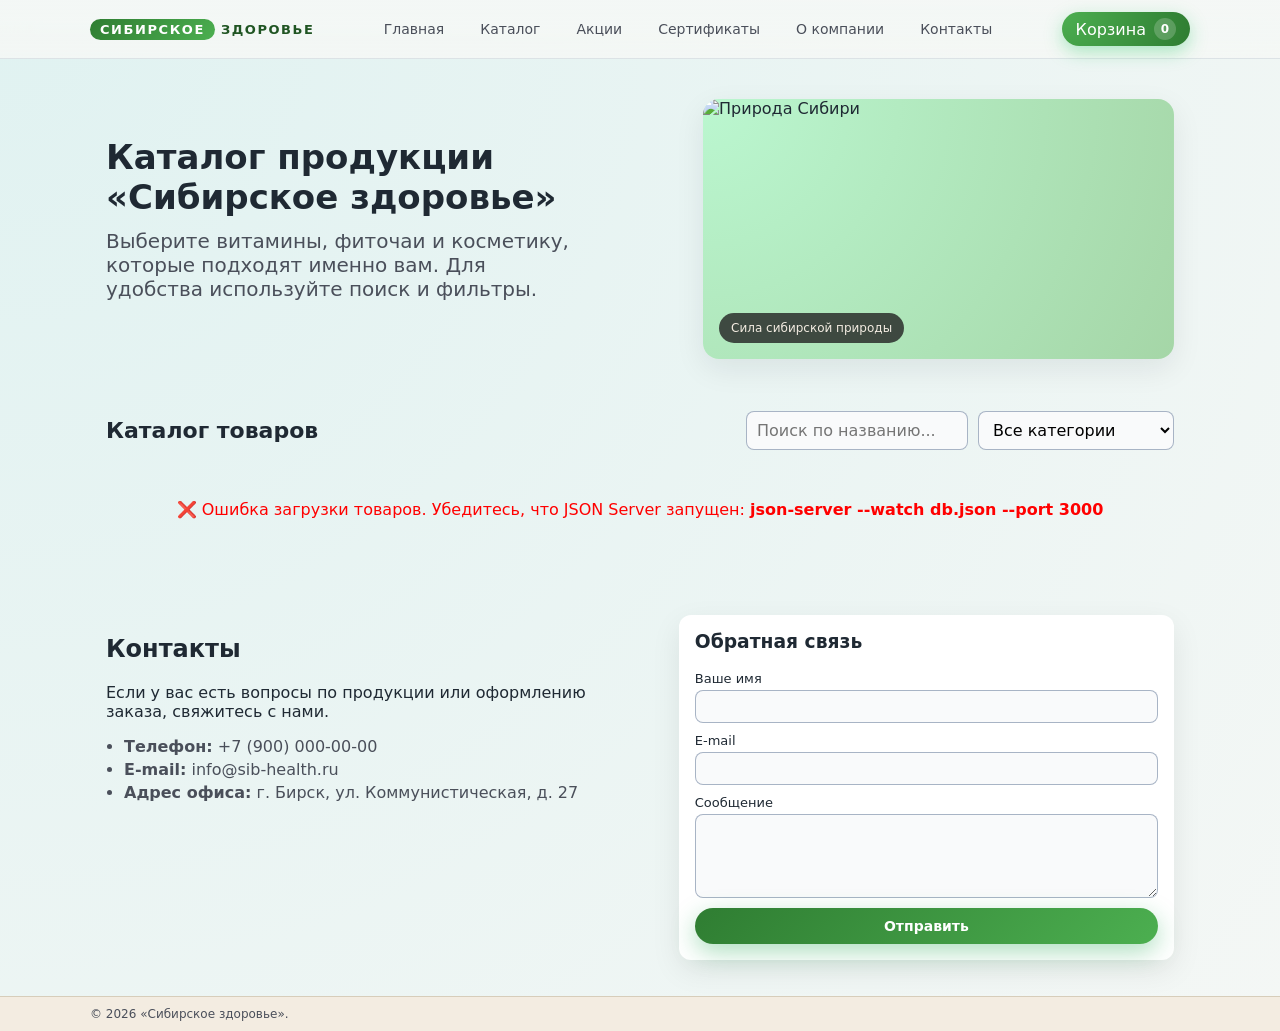
==== catalog.html @ 9ed342b0 "Add files via upload" ====
<!DOCTYPE html>
<html lang="ru">
<head>
  <meta charset="UTF-8" />
  <meta name="viewport" content="width=device-width, initial-scale=1.0" />
  <title>Каталог товаров – Сибирское здоровье</title>
  <link rel="stylesheet" href="styles.css" />
</head>
<body>
  <header class="header">
    <div class="container header__inner">
      <div class="logo">
        <span class="logo__accent">Сибирское</span> здоровье
      </div>
      <nav class="nav">
        <a href="index.html#hero" class="nav__link">Главная</a>
        <a href="#catalog" class="nav__link">Каталог</a>
        <a href="index.html#promos" class="nav__link">Акции</a>
        <a href="certificates.html" class="nav__link">Сертификаты</a>
        <a href="index.html#about" class="nav__link">О компании</a>
        <a href="index.html#contacts" class="nav__link">Контакты</a>
      </nav>
      <button class="cart-button" id="cartButton">
        Корзина
        <span class="cart-button__count" id="cartCount">0</span>
      </button>
    </div>
  </header>

  <main>
    <section class="hero" id="hero">
      <div class="container hero__inner">
        <div class="hero__content">
          <h1>Каталог продукции «Сибирское здоровье»</h1>
          <p>Выберите витамины, фиточаи и косметику, которые подходят именно вам. Для удобства используйте поиск и фильтры.</p>
        </div>
        <div class="hero__image" aria-hidden="true">
  <img src="img/catalog.jpg" alt="Природа Сибири" class="hero__image__img">
</div>
      </div>
    </section>

    <section class="catalog" id="catalog">
      <div class="container">
        <div class="section-header">
          <h2>Каталог товаров</h2>
          <div class="catalog__controls">
            <input
              type="text"
              id="searchInput"
              class="input"
              placeholder="Поиск по названию..."
            />
            <select id="categoryFilter" class="select">
              <option value="all">Все категории</option>
              <option value="vitamins">Витамины и БАДы</option>
              <option value="tea">Фиточаи</option>
              <option value="cosmetics">Косметика</option>
            </select>
          </div>
        </div>

        <div class="catalog__grid" id="productList">
          <!-- Товары будут добавлены через JavaScript -->
        </div>
      </div>
    </section>
     <!-- Секция контактов -->
        <section class="contacts" id="contacts">
      <div class="container contacts__inner">
        <div>
          <h2>Контакты</h2>
          <p>Если у вас есть вопросы по продукции или оформлению заказа, свяжитесь с нами.</p>
          <ul class="contacts__list">
            <li><strong>Телефон:</strong> +7 (900) 000‑00‑00</li>
            <li><strong>E‑mail:</strong> info@sib-health.ru</li>
            <li><strong>Адрес офиса:</strong> г. Бирск, ул. Коммунистическая, д. 27</li>
          </ul>
        </div>
                        <form class="form" id="feedbackForm">
                            <h3>Обратная связь</h3>
                            <div class="form__field">
                                <label for="feedbackName">Ваше имя</label>
                                <input class="input" id="feedbackName" name="name" required />
                            </div>
                            <div class="form__field">
                                <label for="feedbackEmail">E‑mail</label>
                                <input class="input" id="feedbackEmail" name="email" type="email" required />
                            </div>
                            <div class="form__field">
                                <label for="feedbackMessage">Сообщение</label>
                                <textarea class="textarea" id="feedbackMessage" name="message" required></textarea>
                            </div>
                            <button class="btn btn--primary btn--full" type="submit">Отправить</button>
                            <div class="form__success" id="feedbackSuccess" hidden>
                                Спасибо! Ваше сообщение отправлено.
                            </div>
                        </form>
                    </div>
                </div>
            </div>
        </section>
  </main>

  <footer class="footer">
    <div class="container footer__inner">
      <span>© 2026 «Сибирское здоровье».</span>
    </div>
  </footer>

  <div class="cart" id="cartPanel" aria-hidden="true">
    <div class="cart__overlay" id="cartOverlay"></div>
    <div class="cart__content">
      <div class="cart__header">
        <h2>Корзина</h2>
        <button class="cart__close" id="cartClose" aria-label="Закрыть корзину">×</button>
      </div>
      <div class="cart__items" id="cartItems">
        <!-- Товары в корзине -->
      </div>
      <div class="cart__summary">
        <div class="cart__row">
          <span>Сумма без скидки:</span>
          <span id="cartSubtotal">0 ₽</span>
        </div>
        <div class="cart__row cart__row--discount" id="cartDiscountRow" hidden>
          <span>Скидка по акциям:</span>
          <span id="cartDiscount">‑0 ₽</span>
        </div>
        <div class="cart__row cart__row--total">
          <span>Итого к оплате:</span>
          <span id="cartTotal">0 ₽</span>
        </div>
        <form class="form cart__form" id="orderForm">
          <h3>Оформление заказа</h3>
          <label class="form__field">
            <span>Имя и фамилия</span>
            <input type="text" name="fullname" class="input" required />
          </label>
          <label class="form__field">
            <span>Телефон</span>
            <input type="tel" name="phone" class="input" required />
          </label>
          <label class="form__field">
            <span>Способ доставки</span>
            <select name="delivery" class="select" required>
              <option value="pickup">Самовывоз</option>
              <option value="courier">Курьер по городу</option>
              <option value="post">Доставка по России</option>
            </select>
          </label>
          <button type="submit" class="btn btn--primary btn--full">Подтвердить заказ</button>
          <p class="form__success" id="orderSuccess" hidden>
            Заказ успешно оформлен (имитация для диплома). Спасибо!
          </p>
        </form>
      </div>
    </div>
  </div>

  <script src="script.js"></script>
</body>
</html>
---- styles.css ----
:root {
  --color-bg: #f4f7f5;
  --color-surface: #ffffff;
  --color-primary: #2f7d32;
  --color-primary-light: #4caf50;
  --color-primary-dark: #205523;
  --color-accent: #f5b400;
  --color-text: #1f2933;
  --color-text-muted: #4a4f5a;
  --shadow-soft: 0 10px 30px rgba(15, 23, 42, 0.08);
  --radius-lg: 16px;
  --radius-md: 12px;
  --radius-sm: 8px;
  --transition-fast: 0.2s ease;
  --container-width: 1100px;
}

*,
*::before,
*::after {
  box-sizing: border-box;
}

html,
body {
  margin: 0;
  padding: 0;
  font-family: system-ui, -apple-system, BlinkMacSystemFont, "Segoe UI", sans-serif;
  color: var(--color-text);
  background: radial-gradient(circle at top left, #e0f2f1, #f4f7f5);
}

body {
  min-height: 100vh;
}

img {
  max-width: 100%;
  display: block;
}

a {
  color: inherit;
  text-decoration: none;
}

button {
  font: inherit;
}

.container {
  max-width: var(--container-width);
  margin: 0 auto;
  padding: 0 16px;
}

.header {
  position: sticky;
  top: 0;
  z-index: 20;
  backdrop-filter: blur(16px);
  background: linear-gradient(
    to bottom,
    rgba(244, 247, 245, 0.96),
    rgba(244, 247, 245, 0.9)
  );
  border-bottom: 1px solid rgba(148, 163, 184, 0.25);
}

.header__inner {
  display: flex;
  align-items: center;
  justify-content: space-between;
  padding: 12px 0;
  gap: 16px;
}

.logo {
  font-weight: 700;
  letter-spacing: 0.12em;
  text-transform: uppercase;
  font-size: 13px;
  color: var(--color-primary-dark);
  display: flex;
  align-items: center;
  gap: 6px;
}

.logo__accent {
  padding: 3px 10px;
  border-radius: 999px;
  background: linear-gradient(135deg, var(--color-primary), var(--color-primary-light));
  color: #ffffff;
}

.nav {
  display: flex;
  align-items: center;
  gap: 16px;
}

.nav__link {
  font-size: 14px;
  padding: 6px 10px;
  border-radius: 999px;
  color: var(--color-text-muted);
  font-weight: 500;
  transition: color var(--transition-fast), background-color var(--transition-fast),
    transform var(--transition-fast);
}

.nav__link:hover {
  background-color: rgba(200, 155, 60, 0.08);
  color: var(--color-primary-dark);
  transform: translateY(-1px);
}

.cart-button {
  display: inline-flex;
  align-items: center;
  gap: 8px;
  padding: 6px 14px;
  border-radius: 999px;
  border: none;
  cursor: pointer;
  background: radial-gradient(circle at top left, var(--color-primary-light), var(--color-primary));
  color: #ffffff;
  box-shadow: 0 6px 18px rgba(34, 197, 94, 0.35);
  transition: transform var(--transition-fast), box-shadow var(--transition-fast),
    background var(--transition-fast);
}

.cart-button:hover {
  transform: translateY(-1px);
  box-shadow: 0 10px 30px rgba(34, 197, 94, 0.4);
}

.cart-button__count {
  min-width: 22px;
  height: 22px;
  border-radius: 999px;
  background-color: rgba(255, 255, 255, 0.2);
  display: inline-flex;
  align-items: center;
  justify-content: center;
  font-size: 12px;
  font-weight: 600;
}

.hero {
  padding: 32px 0 40px;
  margin-top: 8px;
}

.hero__inner {
  display: grid;
  grid-template-columns: minmax(0, 1.2fr) minmax(0, 1fr);
  gap: 32px;
  align-items: center;
}

.hero__content h1 {
  font-size: clamp(26px, 4vw, 34px);
  margin: 0 0 12px;
}

.hero__content p {
  margin: 0 0 20px;
  color: var(--color-text-muted);
  max-width: 480px;
  font-size: 20px;
}

.hero__image {
  height: 260px;
  border-radius: var(--radius-lg);
  background-image: radial-gradient(circle at top left, #bbf7d0, #a5d6a7);
  background-size: cover;
  background-position: center;
  box-shadow: var(--shadow-soft);
  position: relative;
  overflow: hidden;
}

.hero__image::after {
  content: "Сила сибирской природы";
  position: absolute;
  left: 16px;
  bottom: 16px;
  padding: 8px 12px;
  border-radius: 999px;
  background: rgba(34, 34, 34, 0.8);
  color: #f3ece1;
  font-size: 12px;
}

.hero__banner {
  margin-bottom: 32px;
  border-radius: var(--radius-lg);
  overflow: hidden;
  box-shadow: var(--shadow-soft);
  height: 400px;
  position: relative;
}

.hero__banner-img {
  width: 100%;
  height: 100%;
  object-fit: cover;
  object-position: center;
}

/* Затемнение баннера (опционально) */
.hero__banner::after {
  content: "";
  position: absolute;
  inset: 0;
  background: linear-gradient(to bottom, rgba(0, 0, 0, 0.1), rgba(0, 0, 0, 0.3));
  pointer-events: none;
}

/* Адаптивность */
@media (max-width: 720px) {
  .hero__banner {
    height: 250px;
    margin-bottom: 24px;
  }
}

@media (max-width: 480px) {
  .hero__banner {
    height: 200px;
  }
}

.btn {
  display: inline-flex;
  align-items: center;
  justify-content: center;
  border-radius: 999px;
  padding: 10px 22px;
  border: none;
  cursor: pointer;
  font-weight: 600;
  font-size: 14px;
  transition: transform var(--transition-fast), box-shadow var(--transition-fast),
    background var(--transition-fast), color var(--transition-fast);
}

.btn--primary {
  background: linear-gradient(135deg, var(--color-primary), var(--color-primary-light));
  color: #ffffff;
  box-shadow: 0 8px 24px rgba(22, 163, 74, 0.35);
}

.btn--primary:hover {
  transform: translateY(-1px);
  box-shadow: 0 12px 30px rgba(22, 163, 74, 0.45);
}

.btn--secondary {
  background-color: #fff;
  color: var(--color-primary-dark);
  border: 1px solid rgba(148, 133, 97, 0.3);
}

.btn--secondary:hover {
  background-color: #f3ece1;
}

.btn--full {
  width: 100%;
}

.section-header {
  display: flex;
  align-items: center;
  justify-content: space-between;
  gap: 16px;
  margin-bottom: 12px;
}

.section-header h2 {
  margin: 0;
  font-size: 22px;
}

.catalog {
  padding: 12px 0 32px;
}

.catalog__controls {
  display: flex;
  gap: 10px;
  flex-wrap: wrap;
}

.catalog__grid {
  margin-top: 14px;
  display: grid;
  grid-template-columns: repeat(auto-fit, minmax(220px, 1fr));
  gap: 16px;
}

.promos {
  padding: 16px 0 30px;
}

.promos__grid {
  margin-top: 10px;
  display: grid;
  grid-template-columns: repeat(auto-fit, minmax(260px, 1fr));
  gap: 16px;
}

.promo-card {
  background-color: #ffffff;
  border-radius: var(--radius-md);
  border: 1px solid rgba(148, 133, 97, 0.25);
  padding: 14px 16px;
  cursor: pointer;
  transition: transform var(--transition-fast), box-shadow var(--transition-fast),
    border-color var(--transition-fast);
}

.promo-card:hover {
  transform: translateY(-2px);
  box-shadow: var(--shadow-soft);
  border-color: rgba(148, 133, 97, 0.4);
}

.promo-card__label {
  display: inline-flex;
  padding: 4px 10px;
  border-radius: 999px;
  background-color: rgba(34, 197, 94, 0.12);
  color: var(--color-primary-dark);
  font-size: 11px;
  text-transform: uppercase;
  letter-spacing: 0.08em;
  margin-bottom: 6px;
}

.promo-card__title {
  margin: 0 0 6px;
  font-size: 16px;
}

.promo-card__text {
  margin: 0 0 6px;
  font-size: 13px;
  color: var(--color-text-muted);
}

.promo-card__note {
  margin: 0;
  font-size: 12px;
  color: var(--color-text-muted);
}

.promo-card--accent {
  background: linear-gradient(135deg, var(--color-primary-dark), #16a34a);
  color: #e5f9ed;
  border-color: transparent;
}

.promo-card--accent .promo-card__label {
  background-color: rgba(255, 255, 255, 0.12);
  color: #bbf7d0;
}

.promo-card--accent .promo-card__text,
.promo-card--accent .promo-card__note {
  color: #dcfce7;
}

.product-card {
  background-color: var(--color-surface);
  border-radius: var(--radius-md);
  box-shadow: var(--shadow-soft);
  border: none;
  padding: 14px;
  display: flex;
  flex-direction: column;
  gap: 8px;
  position: relative;
  overflow: hidden;
}

.product-card__badge {
  position: absolute;
  top: 10px;
  right: 10px;
  padding: 6px 12px; /* Чуть больше воздуха */
  border-radius: 999px;
  font-size: 11px;
  font-weight: 800; /* 🔥 Максимально жирный шрифт */
  color: #ffffff; /* Белый текст для лучшего контраста */
  text-shadow: 0 1px 1px rgba(0,0,0,0.2);
  box-shadow: 0 4px 10px rgba(0,0,0,0.2); /* Тень, чтобы бейдж «парил» над фото */
  z-index: 2; /* Гарантирует, что бейдж поверх картинки */
  
  /* Сочный зеленый для новинок */
  background-color: #16a34a; 
}

.product-card__badge--promo {
  /* Яркий оранжево-красный для акций */
  background-color: #ea580c; 
}

.product-card__title {
  font-size: 15px;
  font-weight: 600;
  margin: 0;
}

.product-card__category {
  font-size: 11px;
  text-transform: uppercase;
  letter-spacing: 0.06em;
  color: var(--color-text-muted);
}

.product-card__desc {
  font-size: 13px;
  color: var(--color-text-muted);
  flex-grow: 1;
}

.product-card__meta {
  display: flex;
  align-items: center;
  justify-content: space-between;
  gap: 8px;
  margin-top: 6px;
}

.product-card__price {
  font-weight: 700;
  color: var(--color-primary-dark);
}

.product-card__volume {
  font-size: 11px;
  color: var(--color-text-muted);
}

.product-card__btn {
  font-size: 13px;
  padding-inline: 14px;
}

.product-card__stock {
  font-size: 11px;
  color: #16a34a;
}

.about {
  padding: 32px 0;
}

.about__inner {
  display: grid;
  grid-template-columns: minmax(0, 1.2fr) minmax(0, 1fr);
  gap: 28px;
  align-items: flex-start;
}

.about__text h2 {
  margin-top: 0;
}

.about__text p {
  color: var(--color-text-muted);
}

.about__highlights {
  display: grid;
  gap: 12px;
}

.highlight-card {
  padding: 12px 14px;
  border-radius: var(--radius-md);
  background-color: rgba(255, 255, 255, 0.9);
  border: 1px solid rgba(148, 133, 97, 0.25);
}

.highlight-card h3 {
  margin: 0 0 4px;
  font-size: 15px;
}

.highlight-card p {
  margin: 0;
  font-size: 13px;
  color: var(--color-text-muted);
}

.contacts {
  padding: 28px 0 36px;
}

.contacts__inner {
  display: grid;
  grid-template-columns: minmax(0, 1.1fr) minmax(0, 1fr);
  gap: 28px;
}

.contacts__list {
  padding-left: 18px;
  color: var(--color-text-muted);
}

.contacts__list li + li {
  margin-top: 4px;
}

.certificates {
  padding: 6px 0 34px;
}

.certificates__inner {
  display: grid;
  grid-template-columns: minmax(0, 1.1fr) minmax(0, 1fr);
  gap: 26px;
}

.certificates__list {
  padding-left: 18px;
  color: var(--color-text-muted);
}

.certificates__list li + li {
  margin-top: 4px;
}

.certificates__cards {
  display: grid;
  gap: 10px;
}

.certificate-card {
  padding: 12px 14px;
  border-radius: var(--radius-md);
  background-color: #ffffff;
  border: 1px solid rgba(148, 133, 97, 0.25);
  cursor: pointer;
  transition: transform var(--transition-fast), box-shadow var(--transition-fast),
    border-color var(--transition-fast);
}

.certificate-card h3 {
  margin: 0 0 4px;
  font-size: 15px;
}

.certificate-card p {
  margin: 0;
  font-size: 13px;
  color: var(--color-text-muted);
}

.certificate-card:hover {
  transform: translateY(-2px);
  box-shadow: var(--shadow-soft);
  border-color: rgba(148, 133, 97, 0.4);
}

.gift {
  padding: 20px 0 30px;
}

.gift-cards {
  margin-top: 12px;
  display: grid;
  grid-template-columns: repeat(auto-fit, minmax(220px, 1fr));
  gap: 16px;
}

.gift-cards {
  margin-top: 12px;
  display: grid;
  grid-template-columns: repeat(auto-fit, minmax(220px, 1fr));
  gap: 16px;
}

.gift-card {
  padding: 14px 16px;
  border-radius: var(--radius-md);
  background-color: #ffffff;
  border: 1px solid rgba(148, 163, 184, 0.5);
  cursor: pointer;
  transition: transform var(--transition-fast), box-shadow var(--transition-fast),
    border-color var(--transition-fast), background-color var(--transition-fast);
}

.gift-card__amount {
  font-size: 18px;
  font-weight: 700;
  color: var(--color-primary-dark);
  margin-bottom: 4px;
  transition: transform var(--transition-fast), color var(--transition-fast);
  transform-origin: left center;
}

.gift-card__label {
  font-size: 12px;
  text-transform: uppercase;
  letter-spacing: 0.08em;
  color: var(--color-text-muted);
  margin-bottom: 6px;
}

.gift-card__text {
  margin: 0;
  font-size: 13px;
  color: var(--color-text-muted);
}

.gift-card:hover .gift-card__amount {
  transform: scale(1.08);
  color: var(--color-primary);
}

.gift-card--selected {
  border-color: var(--color-primary-light);
  box-shadow: var(--shadow-soft);
  background: radial-gradient(circle at top left, #dcfce7, #ffffff);
  transform: translateY(-2px);
}

.gift-info {
  padding: 10px 0 28px;
}

.gift-info__inner {
  display: grid;
  grid-template-columns: minmax(0, 1.1fr) minmax(0, 1fr);
  gap: 26px;
}

.gift-info__text {
  color: var(--color-text-muted);
}

.gift-form {
  padding: 0 0 34px;
}

.gift-form__inner {
  max-width: 520px;
}

.form {
  padding: 16px;
  border-radius: var(--radius-md);
  background-color: var(--color-surface);
  box-shadow: 0 10px 30px rgba(0, 0, 0, 0.08);
}

.form h3 {
  margin-top: 0;
}

.form__field {
  display: flex;
  flex-direction: column;
  gap: 4px;
  margin-bottom: 10px;
  font-size: 13px;
}

.input,
.select,
.textarea {
  padding: 8px 10px;
  border-radius: 8px;
  border: 1px solid rgba(148, 163, 184, 0.8);
  outline: none;
  font: inherit;
  background-color: #f9fafb;
  transition: border-color var(--transition-fast), box-shadow var(--transition-fast),
    background-color var(--transition-fast), transform var(--transition-fast);
}

.input:focus,
.select:focus,
.textarea:focus {
  border-color: var(--color-primary-light);
  box-shadow: 0 0 0 1px rgba(200, 155, 60, 0.4);
  background-color: #fff;
  transform: translateY(-1px);
}

.textarea {
  resize: vertical;
  min-height: 84px;
}

.form__success {
  margin-top: 6px;
  font-size: 12px;
  color: #16a34a;
}

.footer {
  border-top: 1px solid rgba(148, 133, 97, 0.3);
  background: #f3ece1;
}

.footer__inner {
  display: flex;
  align-items: center;
  justify-content: space-between;
  gap: 12px;
  padding: 10px 0;
  font-size: 12px;
  color: var(--color-text-muted);
}

.cart {
  position: fixed;
  inset: 0;
  display: none;
  z-index: 30;
}

.cart--open {
  display: block;
}

.cart__overlay {
  position: absolute;
  inset: 0;
  background: rgba(15, 23, 42, 0.4);
  backdrop-filter: blur(4px);
}

.cart__content {
  position: absolute;
  top: 0;
  right: 0;
  height: 100%;
  width: min(500px, 100%);
  background-color: #f9fafb;
  box-shadow: -12px 0 38px rgba(15, 23, 42, 0.25);
  display: flex;
  flex-direction: column;
}

.cart__header {
  padding: 14px 16px;
  border-bottom: 1px solid rgba(148, 163, 184, 0.4);
  display: flex;
  align-items: center;
  justify-content: space-between;
  gap: 8px;
}

.cart__close {
  border: none;
  background: transparent;
  font-size: 22px;
  line-height: 1;
  cursor: pointer;
  color: var(--color-text-muted);
}

.cart__items {
  flex: 1;
  overflow-y: auto;
  padding: 10px 16px 6px;
  display: flex;
  flex-direction: column;
  gap: 8px;
}

.cart-item {
  display: grid;
  grid-template-columns: 1fr auto auto;
  grid-template-rows: auto auto;
  gap: 10px 14px;
  padding: 18px;
  border-radius: 14px;
  background: linear-gradient(135deg, #ffffff 0%, #f9fafb 100%);
  border: 2px solid #e5e7eb;
  transition: all var(--transition-fast);
  align-items: center;
}

.cart-item:hover {
  border-color: #4caf50;
  box-shadow: 0 6px 20px rgba(76, 175, 80, 0.12);
  transform: translateY(-1px);
}

.cart-item__title {
  font-size: 14px;
  font-weight: 600;
  color: var(--color-text);
  grid-column: 1 / -1;
  margin-bottom: 2px;
  line-height: 1.4;
}

.cart-item__price {
  font-size: 17px;
  font-weight: 700;
  color: var(--color-primary);
  justify-self: start;
  white-space: nowrap;
  grid-column: 1;
  grid-row: 2;
}

.cart-item__qty {
  display: inline-flex;
  align-items: center;
  gap: 10px;
  border-radius: 10px;
  padding: 6px 12px;
  border: 2px solid #e5e7eb;
  background-color: #ffffff;
  font-size: 14px;
  font-weight: 600;
  color: var(--color-text);
  transition: all var(--transition-fast);
  grid-column: 2;
  grid-row: 2;
  justify-self: start;
  min-width: 90px;
  justify-content: center;
}

.cart-item__qty:focus-within {
  border-color: var(--color-primary);
  box-shadow: 0 0 0 3px rgba(76, 175, 80, 0.1);
}

.cart-item__btn {
  border: none;
  background: linear-gradient(135deg, #4caf50, #66bb6a);
  cursor: pointer;
  width: 28px;
  height: 28px;
  border-radius: 6px;
  font-size: 18px;
  line-height: 1;
  color: #ffffff;
  transition: all var(--transition-fast);
  display: flex;
  align-items: center;
  justify-content: center;
  box-shadow: 0 2px 6px rgba(76, 175, 80, 0.3);
}

.cart-item__btn:hover {
  background: linear-gradient(135deg, #43a047, #4caf50);
  transform: scale(1.08);
  box-shadow: 0 3px 8px rgba(76, 175, 80, 0.4);
}

.cart-item__btn:active {
  transform: scale(0.95);
}

.cart-item__remove {
  font-size: 12px;
  font-weight: 500;
  color: #ef4444;
  cursor: pointer;
  padding: 7px 14px;
  border-radius: 8px;
  background: linear-gradient(135deg, #fee2e2, #fecaca);
  border: 2px solid #fecaca;
  transition: all var(--transition-fast);
  grid-column: 3;
  grid-row: 2;
  justify-self: end;
  white-space: nowrap;
}

.cart-item__remove:hover {
  background: linear-gradient(135deg, #ef4444, #dc2626);
  color: #ffffff;
  border-color: #dc2626;
  transform: translateY(-1px);
  box-shadow: 0 4px 10px rgba(239, 68, 68, 0.3);
}

.cart-item__remove:active {
  transform: translateY(0);
}
.cart__summary {
  border-top: 1px solid rgba(148, 163, 184, 0.4);
  padding: 10px 16px 12px;
  background-color: #f1f5f9;
}

.cart__row {
  display: flex;
  align-items: center;
  justify-content: space-between;
  margin-bottom: 8px;
  font-weight: 600;
}

.cart__row--discount span:last-child {
  color: #c23a2b;
  font-weight: 500;
}

.cart__row--total span:last-child {
  font-size: 15px;
}

.cart__form {
  box-shadow: none;
  background-color: transparent;
  padding: 10px 0 0;
}

@media (max-width: 900px) {
  .hero__inner {
    grid-template-columns: minmax(0, 1.1fr);
  }

  .hero__image {
    order: -1;
  }

  .about__inner,
  .contacts__inner,
  .certificates__inner {
    grid-template-columns: minmax(0, 1fr);
  }
}

@media (max-width: 720px) {
  .header__inner {
    flex-wrap: wrap;
    justify-content: center;
  }

  .nav {
    order: 3;
    flex-wrap: wrap;
    justify-content: center;
  }

  .hero {
    padding-top: 20px;
  }

  .section-header {
    flex-direction: column;
    align-items: flex-start;
  }

  .footer__inner {
    flex-direction: column;
    align-items: flex-start;
  }
}

@media (max-width: 480px) {
  .hero__image {
    height: 210px;
  }

  .catalog__grid {
    grid-template-columns: minmax(0, 1fr);
  }
}

.product-card--highlighted {
  animation: highlightPulse 2s ease-in-out;
  border: 2px solid var(--color-accent);
  box-shadow: 0 0 30px rgba(245, 180, 0, 0.5);
  transform: scale(1.02);
}

@keyframes highlightPulse {
  0%, 100% {
    background-color: var(--color-surface);
    box-shadow: 0 0 30px rgba(245, 180, 0, 0.5);
  }
  50% {
    background-color: #fff9e6;
    box-shadow: 0 0 50px rgba(245, 180, 0, 0.8);
  }
}
/* Компенсация высоты шапки при прокрутке к якорям */
#about,
#contacts,
#promos,
#hero,
#catalog {
  scroll-margin-top: 100px;
}

/* Адаптивность для мобильных */
@media (max-width: 720px) {
  #about,
  #contacts,
  #promos,
  #hero,
  #catalog {
    scroll-margin-top: 80px;
  }
}
/* Стили для изображения товара */
.product-card__image {
    width: 100%;
    height: 170px;
    object-fit: cover;
    border-radius: var(--radius-sm);
    background-color: #e8f0ea; /* цвет-заглушка, пока грузится картинка */
    margin-bottom: 4px;
}

/* Адаптив для мобильных */
@media (max-width: 720px) {
    .product-card__image {
        height: 150px;
    }
}
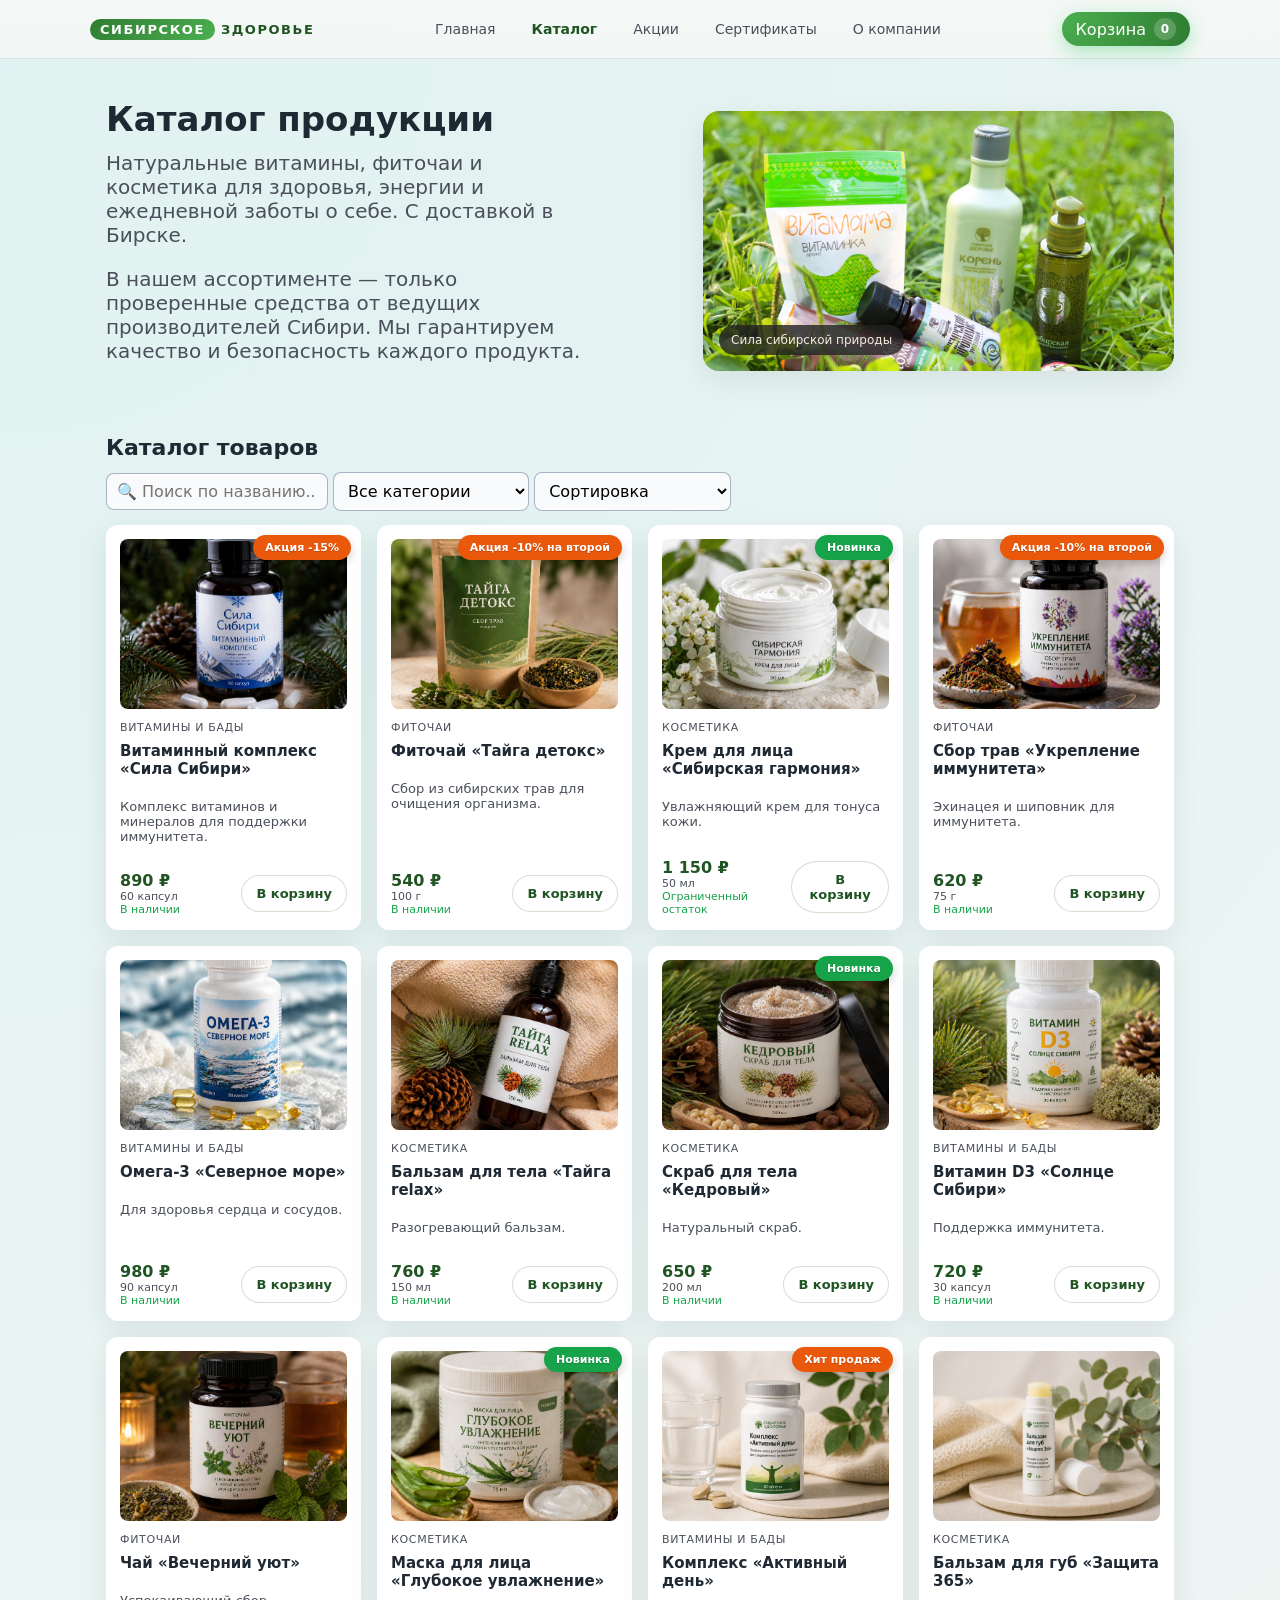
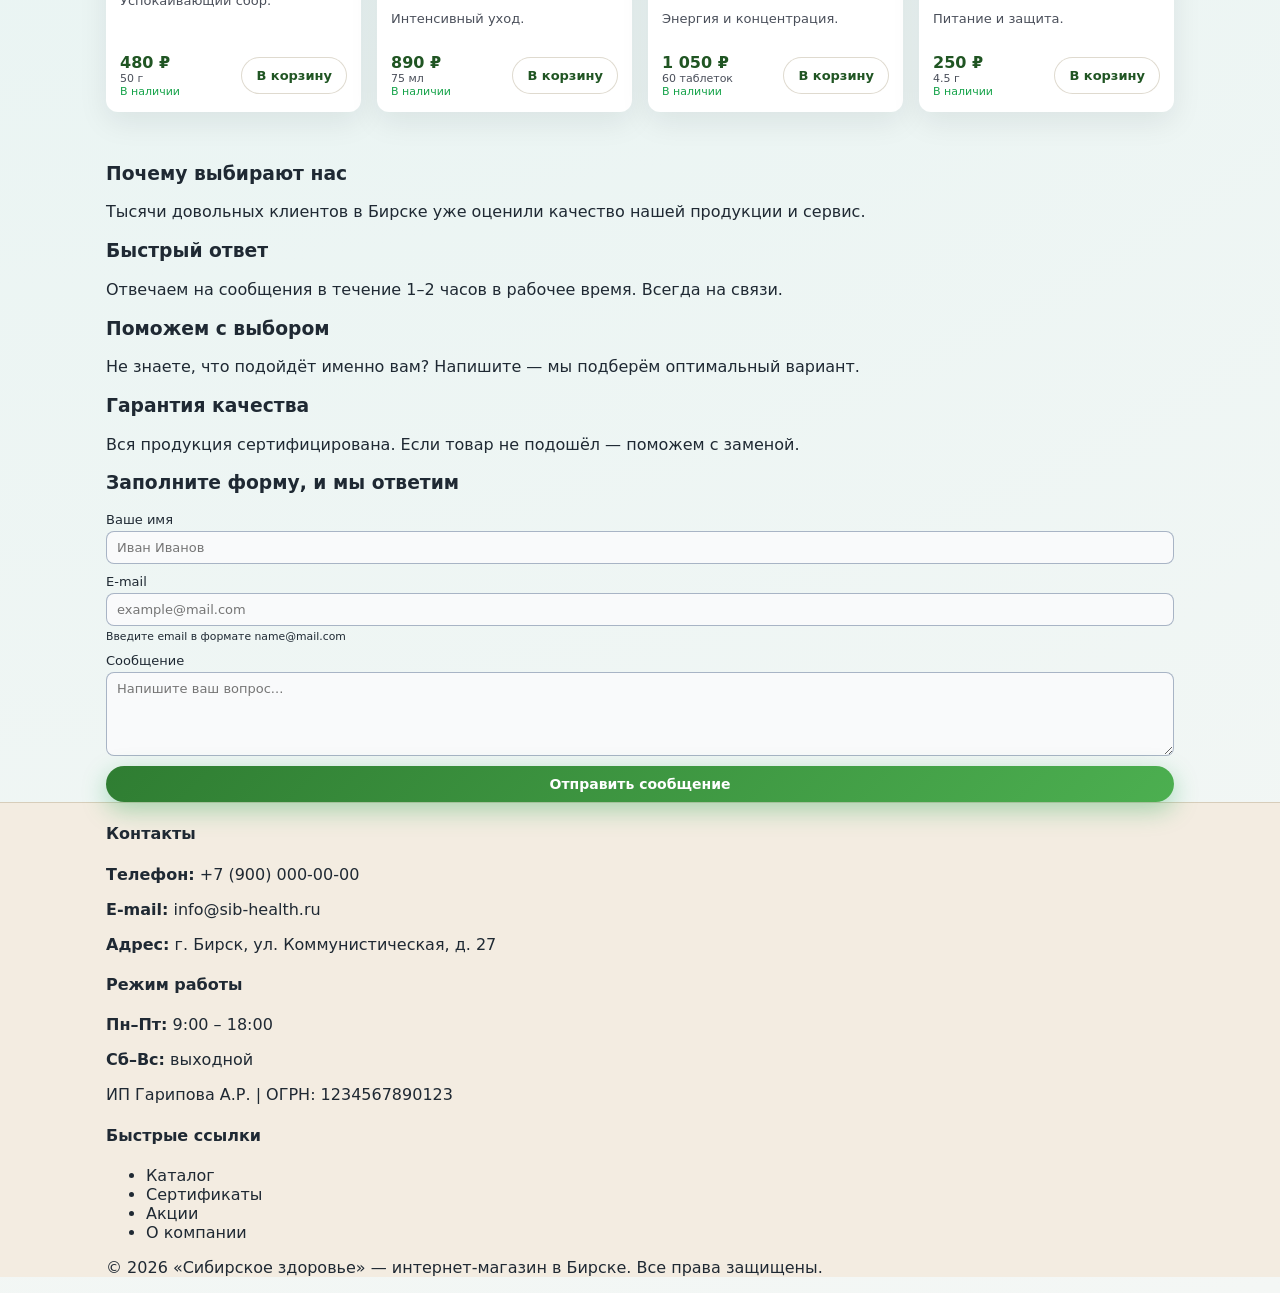
==== commit 7a557b1d: "Update catalog.html" ====
--- a/catalog.html
+++ b/catalog.html
@@ -3,24 +3,26 @@
 <head>
   <meta charset="UTF-8" />
   <meta name="viewport" content="width=device-width, initial-scale=1.0" />
-  <title>Каталог товаров – Сибирское здоровье</title>
+  <title>Каталог товаров — Сибирское здоровье в Бирске</title>
+  <meta name="description" content="Каталог продукции «Сибирское здоровье» в Бирске. Витамины, фиточаи, косметика и товары для здоровья." />
   <link rel="stylesheet" href="styles.css" />
 </head>
 <body>
+
+  <!-- ШАПКА -->
   <header class="header">
     <div class="container header__inner">
       <div class="logo">
         <span class="logo__accent">Сибирское</span> здоровье
       </div>
-      <nav class="nav">
+      <nav class="nav" aria-label="Навигация сайта">
         <a href="index.html#hero" class="nav__link">Главная</a>
-        <a href="#catalog" class="nav__link">Каталог</a>
+        <a href="#catalog" class="nav__link" style="color: var(--color-primary-dark); font-weight: 600;">Каталог</a>
         <a href="index.html#promos" class="nav__link">Акции</a>
         <a href="certificates.html" class="nav__link">Сертификаты</a>
         <a href="index.html#about" class="nav__link">О компании</a>
-        <a href="index.html#contacts" class="nav__link">Контакты</a>
       </nav>
-      <button class="cart-button" id="cartButton">
+      <button class="cart-button" id="cartButton" aria-label="Открыть корзину">
         Корзина
         <span class="cart-button__count" id="cartCount">0</span>
       </button>
@@ -28,137 +30,195 @@
   </header>
 
   <main>
-    <section class="hero" id="hero">
-      <div class="container hero__inner">
-        <div class="hero__content">
-          <h1>Каталог продукции «Сибирское здоровье»</h1>
-          <p>Выберите витамины, фиточаи и косметику, которые подходят именно вам. Для удобства используйте поиск и фильтры.</p>
-        </div>
-        <div class="hero__image" aria-hidden="true">
-  <img src="img/catalog.jpg" alt="Природа Сибири" class="hero__image__img">
-</div>
-      </div>
-    </section>
-
+
+
+<!-- ГЕРОЙ-СЕКЦИЯ (для каталога) -->
+<section class="hero" id="hero">
+  <div class="container hero__inner">
+    <div class="hero__content">
+        <h1>Каталог продукции</h1>
+        <p>Натуральные витамины, фиточаи и косметика для здоровья, энергии и ежедневной заботы о себе. С доставкой в Бирске.</p>
+      <p>В нашем ассортименте — только проверенные средства от ведущих производителей Сибири. Мы гарантируем качество и безопасность каждого продукта.</p>
+    </div>
+    <div class="hero__image" aria-hidden="true">
+      <img src="img/catalog.jpg" alt="Природа Сибири" class="hero__image-img">
+    </div>
+    </div>
+  </div>
+</section>
+
+    <!-- КАТАЛОГ -->
     <section class="catalog" id="catalog">
       <div class="container">
         <div class="section-header">
           <h2>Каталог товаров</h2>
-          <div class="catalog__controls">
-            <input
-              type="text"
-              id="searchInput"
-              class="input"
-              placeholder="Поиск по названию..."
-            />
-            <select id="categoryFilter" class="select">
-              <option value="all">Все категории</option>
-              <option value="vitamins">Витамины и БАДы</option>
-              <option value="tea">Фиточаи</option>
-              <option value="cosmetics">Косметика</option>
-            </select>
+        </div>
+
+        <!-- ПАНЕЛЬ УПРАВЛЕНИЯ -->
+        <div class="catalog-controls-bar">
+          <input type="text" id="searchInput" placeholder="🔍 Поиск по названию..." class="input catalog-search">
+          
+          <select id="categoryFilter" class="select catalog-select">
+            <option value="all">Все категории</option>
+            <option value="vitamins">Витамины и БАДы</option>
+            <option value="tea">Фиточаи</option>
+            <option value="cosmetics">Косметика</option>
+          </select>
+
+          <select id="sortSelect" class="select catalog-select">
+            <option value="default">Сортировка</option>
+            <option value="price-asc">Сначала дешёвые</option>
+            <option value="price-desc">Сначала дорогие</option>
+            <option value="name-asc">По названию (А-Я)</option>
+          </select>
+        </div>
+
+        
+        <!-- СЕТКА ТОВАРОВ -->
+        <div class="catalog__grid" id="productList">
+          <!-- Товары рендерятся через JS -->
+        </div>
+
+        <!-- ПУСТОЕ СОСТОЯНИЕ -->
+        <div id="emptyState" class="catalog-empty" hidden>
+          <span class="catalog-empty__icon">🔎</span>
+          <h3>Товары не найдены</h3>
+          <p>Попробуйте изменить параметры поиска или сбросить фильтры.</p>
+          <button class="btn btn--secondary" id="resetFiltersBtn">Сбросить фильтры</button>
+        </div>
+
+      </div>
+    </section>
+
+
+    <!-- БЛОК ОБРАТНОЙ СВЯЗИ -->
+    <section class="feedback" id="feedback">
+      <div class="container">
+        <div class="feedback__grid">
+          <div class="feedback__info">
+            <div class="feedback__card">
+              <h3>Почему выбирают нас</h3>
+              <p>Тысячи довольных клиентов в Бирске уже оценили качество нашей продукции и сервис.</p>
+            </div>
+            <div class="feedback__card">
+              <h3>Быстрый ответ</h3>
+              <p>Отвечаем на сообщения в течение 1–2 часов в рабочее время. Всегда на связи.</p>
+            </div>
+            <div class="feedback__card">
+              <h3>Поможем с выбором</h3>
+              <p>Не знаете, что подойдёт именно вам? Напишите — мы подберём оптимальный вариант.</p>
+            </div>
+            <div class="feedback__card">
+              <h3>Гарантия качества</h3>
+              <p>Вся продукция сертифицирована. Если товар не подошёл — поможем с заменой.</p>
+            </div>
           </div>
-        </div>
-
-        <div class="catalog__grid" id="productList">
-          <!-- Товары будут добавлены через JavaScript -->
+          <div class="feedback__form-wrapper">
+            <form class="feedback__form" id="feedbackForm">
+              <h3>Заполните форму, и мы ответим</h3>
+              <label class="form__field">
+                <span>Ваше имя</span>
+                <input type="text" name="name" class="input" placeholder="Иван Иванов" required />
+              </label>
+              <label class="form__field">
+                <span>E-mail</span>
+                <input type="email" name="email" class="input" placeholder="example@mail.com" required />
+                <small class="form__hint">Введите email в формате name@mail.com</small>
+              </label>
+              <label class="form__field">
+                <span>Сообщение</span>
+                <textarea name="message" class="textarea" rows="4" placeholder="Напишите ваш вопрос..." required></textarea>
+              </label>
+              <button type="submit" class="btn btn--primary btn--full">Отправить сообщение</button>
+              <p class="form__success" id="feedbackSuccess" hidden>✅ Спасибо! Ваше сообщение отправлено.</p>
+            </form>
+          </div>
         </div>
       </div>
     </section>
-     <!-- Секция контактов -->
-        <section class="contacts" id="contacts">
-      <div class="container contacts__inner">
-        <div>
-          <h2>Контакты</h2>
-          <p>Если у вас есть вопросы по продукции или оформлению заказа, свяжитесь с нами.</p>
-          <ul class="contacts__list">
-            <li><strong>Телефон:</strong> +7 (900) 000‑00‑00</li>
-            <li><strong>E‑mail:</strong> info@sib-health.ru</li>
-            <li><strong>Адрес офиса:</strong> г. Бирск, ул. Коммунистическая, д. 27</li>
+
+  </main>
+
+  <!-- ПОДВАЛ -->
+  <footer class="footer">
+    <div class="container">
+      <div class="footer__grid">
+        <div class="footer__col">
+          <h4>Контакты</h4>
+          <p><strong>Телефон:</strong> +7 (900) 000-00-00</p>
+          <p><strong>E-mail:</strong> info@sib-health.ru</p>
+          <p><strong>Адрес:</strong> г. Бирск, ул. Коммунистическая, д. 27</p>
+        </div>
+        <div class="footer__col">
+          <h4>Режим работы</h4>
+          <p><strong>Пн–Пт:</strong> 9:00 – 18:00</p>
+          <p><strong>Сб–Вс:</strong> выходной</p>
+          <p class="footer__requisites">ИП Гарипова А.Р. | ОГРН: 1234567890123</p>
+        </div>
+        <div class="footer__col">
+          <h4>Быстрые ссылки</h4>
+          <ul class="footer__links">
+            <li><a href="catalog.html">Каталог</a></li>
+            <li><a href="certificates.html">Сертификаты</a></li>
+            <li><a href="index.html#promos">Акции</a></li>
+            <li><a href="index.html#about">О компании</a></li>
           </ul>
         </div>
-                        <form class="form" id="feedbackForm">
-                            <h3>Обратная связь</h3>
-                            <div class="form__field">
-                                <label for="feedbackName">Ваше имя</label>
-                                <input class="input" id="feedbackName" name="name" required />
-                            </div>
-                            <div class="form__field">
-                                <label for="feedbackEmail">E‑mail</label>
-                                <input class="input" id="feedbackEmail" name="email" type="email" required />
-                            </div>
-                            <div class="form__field">
-                                <label for="feedbackMessage">Сообщение</label>
-                                <textarea class="textarea" id="feedbackMessage" name="message" required></textarea>
-                            </div>
-                            <button class="btn btn--primary btn--full" type="submit">Отправить</button>
-                            <div class="form__success" id="feedbackSuccess" hidden>
-                                Спасибо! Ваше сообщение отправлено.
-                            </div>
-                        </form>
-                    </div>
-                </div>
-            </div>
-        </section>
-  </main>
-
-  <footer class="footer">
-    <div class="container footer__inner">
-      <span>© 2026 «Сибирское здоровье».</span>
+      </div>
+      <div class="footer__bottom">
+        <p>© 2026 «Сибирское здоровье» — интернет-магазин в Бирске. Все права защищены.</p>
+      </div>
     </div>
   </footer>
 
+  <!-- КОРЗИНА -->
   <div class="cart" id="cartPanel" aria-hidden="true">
     <div class="cart__overlay" id="cartOverlay"></div>
-    <div class="cart__content">
+    <div class="cart__content" role="dialog" aria-modal="true" aria-labelledby="cartTitle">
       <div class="cart__header">
-        <h2>Корзина</h2>
+        <h2 id="cartTitle">Корзина</h2>
         <button class="cart__close" id="cartClose" aria-label="Закрыть корзину">×</button>
       </div>
-      <div class="cart__items" id="cartItems">
-        <!-- Товары в корзине -->
-      </div>
+      <div class="cart__items" id="cartItems"></div>
       <div class="cart__summary">
         <div class="cart__row">
           <span>Сумма без скидки:</span>
           <span id="cartSubtotal">0 ₽</span>
         </div>
         <div class="cart__row cart__row--discount" id="cartDiscountRow" hidden>
-          <span>Скидка по акциям:</span>
-          <span id="cartDiscount">‑0 ₽</span>
+          <span>Скидка:</span>
+          <span id="cartDiscount">−0 ₽</span>
         </div>
         <div class="cart__row cart__row--total">
-          <span>Итого к оплате:</span>
+          <span>Итого:</span>
           <span id="cartTotal">0 ₽</span>
         </div>
         <form class="form cart__form" id="orderForm">
           <h3>Оформление заказа</h3>
           <label class="form__field">
             <span>Имя и фамилия</span>
-            <input type="text" name="fullname" class="input" required />
+            <input type="text" name="fullname" class="input" required minlength="2" />
           </label>
           <label class="form__field">
             <span>Телефон</span>
-            <input type="tel" name="phone" class="input" required />
+            <input type="tel" name="phone" class="input" placeholder="+7 (900) 000-00-00" required />
           </label>
           <label class="form__field">
             <span>Способ доставки</span>
             <select name="delivery" class="select" required>
-              <option value="pickup">Самовывоз</option>
-              <option value="courier">Курьер по городу</option>
-              <option value="post">Доставка по России</option>
+              <option value="pickup">Самовывоз (г. Бирск)</option>
+              <option value="courier">Курьер по городу Бирск</option>
             </select>
           </label>
           <button type="submit" class="btn btn--primary btn--full">Подтвердить заказ</button>
-          <p class="form__success" id="orderSuccess" hidden>
-            Заказ успешно оформлен (имитация для диплома). Спасибо!
-          </p>
+          <p class="form__success" id="orderSuccess" hidden>Заказ успешно оформлен. Спасибо!</p>
         </form>
       </div>
     </div>
   </div>
 
+  <script src="data.js"></script>
+  <script src="gscript.js"></script>
   <script src="script.js"></script>
 </body>
 </html>
-
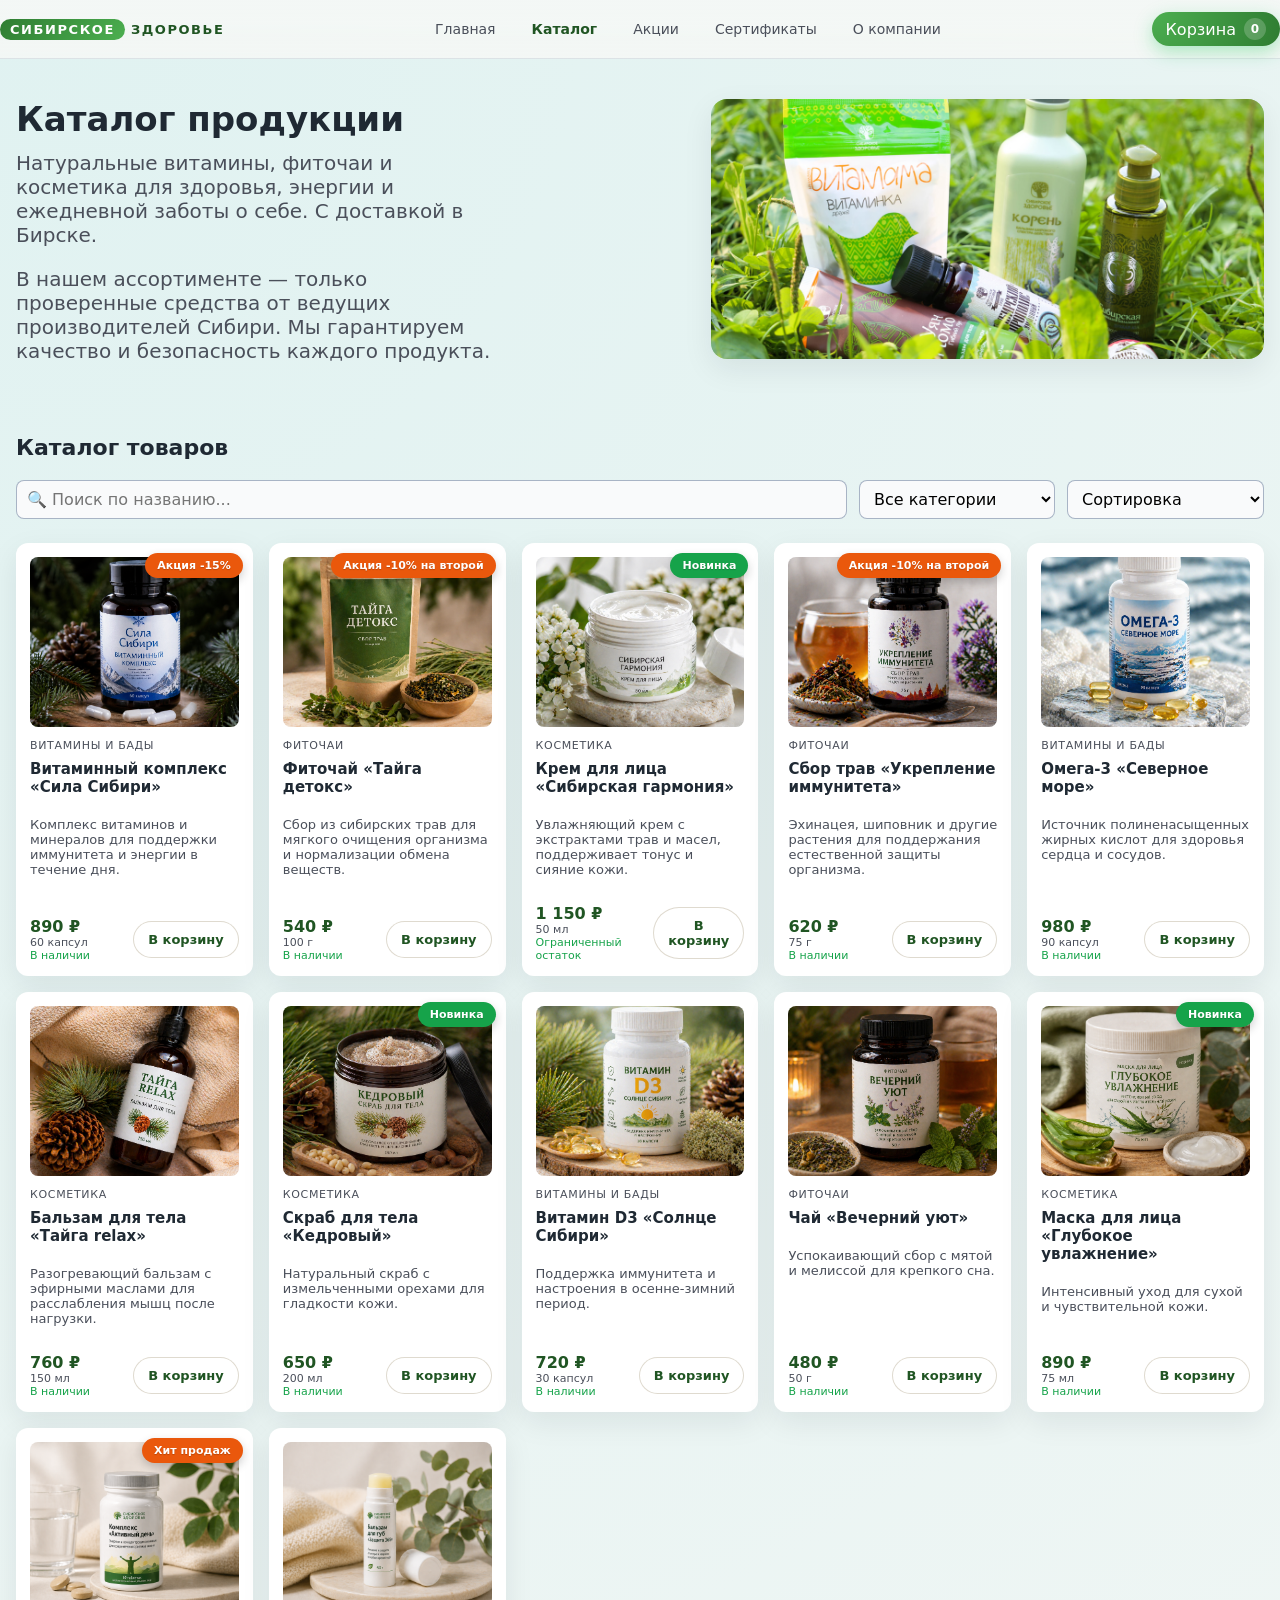
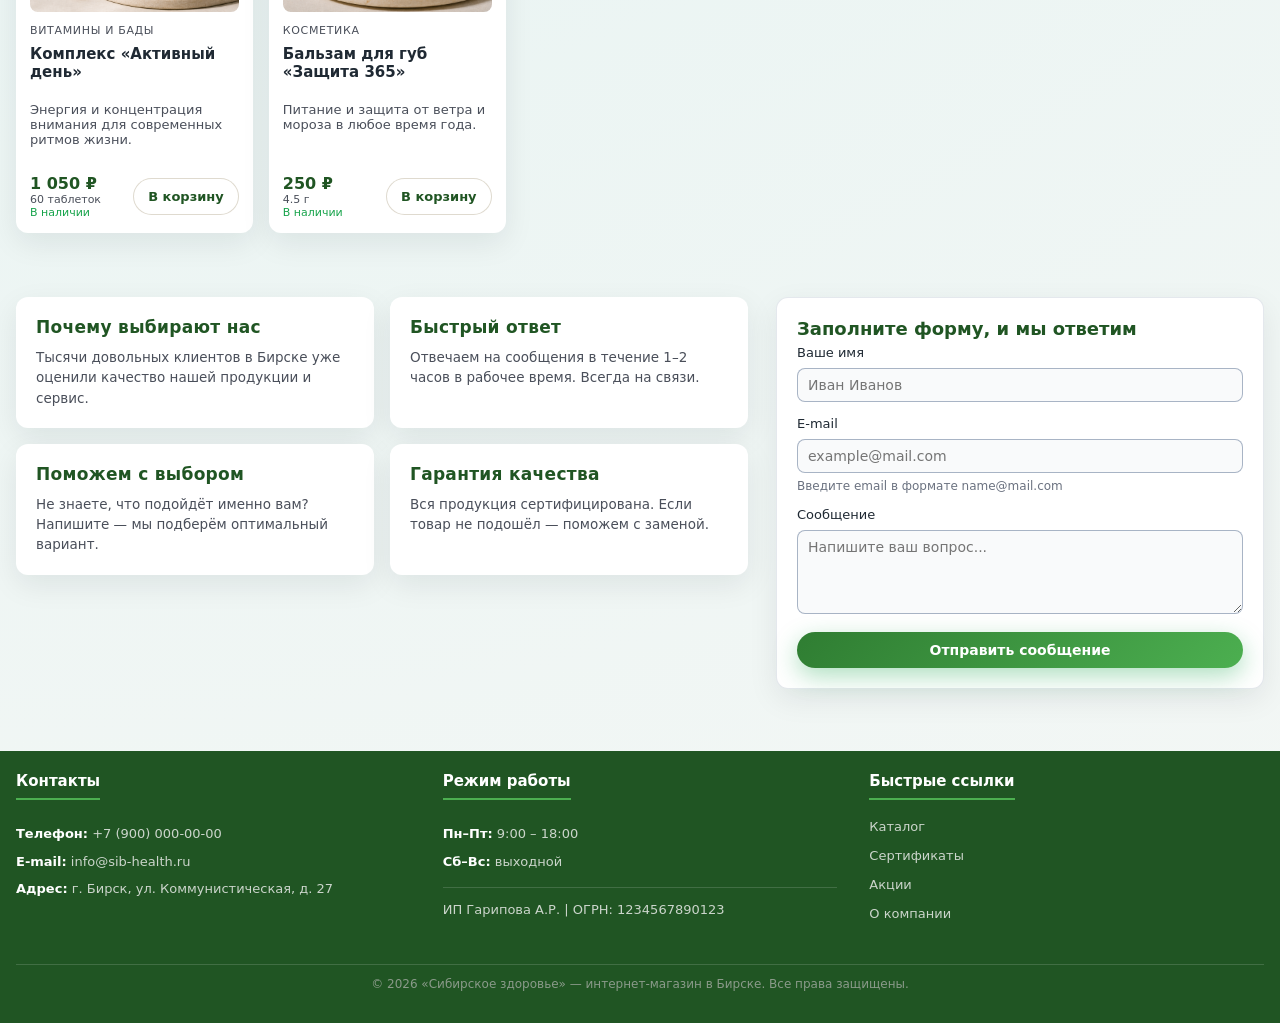
==== commit 72269ef1: "Add files via upload" ====
--- a/catalog.html
+++ b/catalog.html
@@ -221,4 +221,4 @@
   <script src="gscript.js"></script>
   <script src="script.js"></script>
 </body>
-</html>
+</html>
--- a/styles.css
+++ b/styles.css
@@ -12,7 +12,7 @@
   --radius-md: 12px;
   --radius-sm: 8px;
   --transition-fast: 0.2s ease;
-  --container-width: 1100px;
+  --container-width: 1300px;
 }
 
 *,
@@ -54,16 +54,13 @@
   padding: 0 16px;
 }
 
+/* ===== ШАПКА ===== */
 .header {
   position: sticky;
   top: 0;
   z-index: 20;
   backdrop-filter: blur(16px);
-  background: linear-gradient(
-    to bottom,
-    rgba(244, 247, 245, 0.96),
-    rgba(244, 247, 245, 0.9)
-  );
+  background: linear-gradient(to bottom, rgba(244, 247, 245, 0.96), rgba(244, 247, 245, 0.9));
   border-bottom: 1px solid rgba(148, 163, 184, 0.25);
 }
 
@@ -105,8 +102,7 @@
   border-radius: 999px;
   color: var(--color-text-muted);
   font-weight: 500;
-  transition: color var(--transition-fast), background-color var(--transition-fast),
-    transform var(--transition-fast);
+  transition: color var(--transition-fast), background-color var(--transition-fast), transform var(--transition-fast);
 }
 
 .nav__link:hover {
@@ -126,8 +122,7 @@
   background: radial-gradient(circle at top left, var(--color-primary-light), var(--color-primary));
   color: #ffffff;
   box-shadow: 0 6px 18px rgba(34, 197, 94, 0.35);
-  transition: transform var(--transition-fast), box-shadow var(--transition-fast),
-    background var(--transition-fast);
+  transition: transform var(--transition-fast), box-shadow var(--transition-fast), background var(--transition-fast);
 }
 
 .cart-button:hover {
@@ -147,51 +142,10 @@
   font-weight: 600;
 }
 
+/* ===== ГЕРОЙ ===== */
 .hero {
   padding: 32px 0 40px;
   margin-top: 8px;
-}
-
-.hero__inner {
-  display: grid;
-  grid-template-columns: minmax(0, 1.2fr) minmax(0, 1fr);
-  gap: 32px;
-  align-items: center;
-}
-
-.hero__content h1 {
-  font-size: clamp(26px, 4vw, 34px);
-  margin: 0 0 12px;
-}
-
-.hero__content p {
-  margin: 0 0 20px;
-  color: var(--color-text-muted);
-  max-width: 480px;
-  font-size: 20px;
-}
-
-.hero__image {
-  height: 260px;
-  border-radius: var(--radius-lg);
-  background-image: radial-gradient(circle at top left, #bbf7d0, #a5d6a7);
-  background-size: cover;
-  background-position: center;
-  box-shadow: var(--shadow-soft);
-  position: relative;
-  overflow: hidden;
-}
-
-.hero__image::after {
-  content: "Сила сибирской природы";
-  position: absolute;
-  left: 16px;
-  bottom: 16px;
-  padding: 8px 12px;
-  border-radius: 999px;
-  background: rgba(34, 34, 34, 0.8);
-  color: #f3ece1;
-  font-size: 12px;
 }
 
 .hero__banner {
@@ -199,7 +153,7 @@
   border-radius: var(--radius-lg);
   overflow: hidden;
   box-shadow: var(--shadow-soft);
-  height: 400px;
+  height: 350px;
   position: relative;
 }
 
@@ -210,7 +164,39 @@
   object-position: center;
 }
 
-/* Затемнение баннера (опционально) */
+.hero__inner {
+  display: grid;
+  grid-template-columns: minmax(0, 1.2fr) minmax(0, 1fr);
+  gap: 32px;
+  align-items: start;
+}
+
+.hero__content h1 {
+  font-size: clamp(26px, 4vw, 34px);
+  margin: 0 0 12px;
+}
+
+.hero__content p {
+  margin: 0 0 20px;
+  color: var(--color-text-muted);
+  max-width: 480px;
+  font-size: 20px;
+}
+
+.hero__image {
+  height: 260px;
+  border-radius: var(--radius-lg);
+  background: radial-gradient(circle at top left, #bbf7d0, #a5d6a7);
+  box-shadow: var(--shadow-soft);
+  overflow: hidden;
+}
+
+.hero__image-img {
+  width: 100%;
+  height: 100%;
+  object-fit: cover;
+}
+
 .hero__banner::after {
   content: "";
   position: absolute;
@@ -219,20 +205,7 @@
   pointer-events: none;
 }
 
-/* Адаптивность */
-@media (max-width: 720px) {
-  .hero__banner {
-    height: 250px;
-    margin-bottom: 24px;
-  }
-}
-
-@media (max-width: 480px) {
-  .hero__banner {
-    height: 200px;
-  }
-}
-
+/* ===== КНОПКИ ===== */
 .btn {
   display: inline-flex;
   align-items: center;
@@ -243,8 +216,7 @@
   cursor: pointer;
   font-weight: 600;
   font-size: 14px;
-  transition: transform var(--transition-fast), box-shadow var(--transition-fast),
-    background var(--transition-fast), color var(--transition-fast);
+  transition: transform var(--transition-fast), box-shadow var(--transition-fast), background var(--transition-fast), color var(--transition-fast);
 }
 
 .btn--primary {
@@ -272,6 +244,35 @@
   width: 100%;
 }
 
+/* ===== ХЛЕБНЫЕ КРОШКИ ===== */
+.breadcrumbs {
+  padding: 12px 0;
+  background: transparent;
+  font-size: 13px;
+  color: var(--color-text-muted);
+}
+
+.breadcrumbs a {
+  color: var(--color-text-muted);
+  text-decoration: none;
+  transition: color var(--transition-fast);
+}
+
+.breadcrumbs a:hover {
+  color: var(--color-primary);
+}
+
+.breadcrumbs__separator {
+  margin: 0 8px;
+  color: var(--color-text-muted);
+}
+
+.breadcrumbs__current {
+  color: var(--color-text);
+  font-weight: 500;
+}
+
+/* ===== ЗАГОЛОВКИ СЕКЦИЙ ===== */
 .section-header {
   display: flex;
   align-items: center;
@@ -285,6 +286,7 @@
   font-size: 22px;
 }
 
+/* ===== КАТАЛОГ ===== */
 .catalog {
   padding: 12px 0 32px;
 }
@@ -302,6 +304,179 @@
   gap: 16px;
 }
 
+/* ===== ПАНЕЛЬ УПРАВЛЕНИЯ КАТАЛОГОМ ===== */
+.catalog-controls-bar {
+  display: flex;
+  flex-wrap: wrap;
+  gap: 12px;
+  margin: 20px 0 24px;
+  justify-content: flex-end;
+}
+
+.catalog-search {
+  flex: 2;
+  min-width: 200px;
+}
+
+.catalog-select {
+  min-width: 180px;
+  cursor: pointer;
+}
+
+/* ===== ИНДИКАТОР ЗАГРУЗКИ ===== */
+.catalog-loader {
+  display: flex;
+  flex-direction: column;
+  align-items: center;
+  justify-content: center;
+  padding: 40px;
+  text-align: center;
+}
+
+.loader-spinner {
+  width: 48px;
+  height: 48px;
+  border: 3px solid rgba(47, 125, 50, 0.2);
+  border-top-color: var(--color-primary);
+  border-radius: 50%;
+  animation: spin 1s linear infinite;
+  margin-bottom: 16px;
+}
+
+@keyframes spin {
+  to {
+    transform: rotate(360deg);
+  }
+}
+
+/* ===== ПУСТОЕ СОСТОЯНИЕ ===== */
+.catalog-empty {
+  text-align: center;
+  padding: 48px 20px;
+  background: var(--color-surface);
+  border-radius: var(--radius-lg);
+  box-shadow: var(--shadow-soft);
+}
+
+.catalog-empty__icon {
+  font-size: 64px;
+  opacity: 0.6;
+  display: block;
+  margin-bottom: 16px;
+}
+
+.catalog-empty h3 {
+  margin: 0 0 8px 0;
+  font-size: 20px;
+  color: var(--color-text);
+}
+
+.catalog-empty p {
+  margin: 0 0 20px 0;
+  color: var(--color-text-muted);
+  font-size: 14px;
+}
+
+/* ===== ТОВАРЫ ===== */
+.product-card {
+  background-color: var(--color-surface);
+  border-radius: var(--radius-md);
+  box-shadow: var(--shadow-soft);
+  padding: 14px;
+  display: flex;
+  flex-direction: column;
+  gap: 8px;
+  position: relative;
+  overflow: hidden;
+}
+
+.product-card__badge {
+  position: absolute;
+  top: 10px;
+  right: 10px;
+  padding: 6px 12px;
+  border-radius: 999px;
+  font-size: 11px;
+  font-weight: 800;
+  color: #ffffff;
+  text-shadow: 0 1px 1px rgba(0,0,0,0.2);
+  box-shadow: 0 4px 10px rgba(0,0,0,0.2);
+  z-index: 2;
+  background-color: #16a34a;
+}
+
+.product-card__badge--promo {
+  background-color: #ea580c;
+}
+
+.product-card__image {
+  width: 100%;
+  height: 170px;
+  object-fit: cover;
+  border-radius: var(--radius-sm);
+  background-color: #e8f0ea;
+  margin-bottom: 4px;
+  transition: transform 0.3s ease;
+}
+
+.product-card:hover .product-card__image {
+  transform: scale(1.03);
+}
+
+@media (max-width: 720px) {
+  .product-card__image {
+    height: 150px;
+  }
+}
+
+.product-card__title {
+  font-size: 15px;
+  font-weight: 600;
+  margin: 0;
+}
+
+.product-card__category {
+  font-size: 11px;
+  text-transform: uppercase;
+  letter-spacing: 0.06em;
+  color: var(--color-text-muted);
+}
+
+.product-card__desc {
+  font-size: 13px;
+  color: var(--color-text-muted);
+  flex-grow: 1;
+}
+
+.product-card__meta {
+  display: flex;
+  align-items: center;
+  justify-content: space-between;
+  gap: 8px;
+  margin-top: 6px;
+}
+
+.product-card__price {
+  font-weight: 700;
+  color: var(--color-primary-dark);
+}
+
+.product-card__volume {
+  font-size: 11px;
+  color: var(--color-text-muted);
+}
+
+.product-card__stock {
+  font-size: 11px;
+  color: #16a34a;
+}
+
+.product-card__btn {
+  font-size: 13px;
+  padding-inline: 14px;
+}
+
+/* ===== АКЦИИ ===== */
 .promos {
   padding: 16px 0 30px;
 }
@@ -319,8 +494,7 @@
   border: 1px solid rgba(148, 133, 97, 0.25);
   padding: 14px 16px;
   cursor: pointer;
-  transition: transform var(--transition-fast), box-shadow var(--transition-fast),
-    border-color var(--transition-fast);
+  transition: transform var(--transition-fast), box-shadow var(--transition-fast), border-color var(--transition-fast);
 }
 
 .promo-card:hover {
@@ -374,149 +548,7 @@
   color: #dcfce7;
 }
 
-.product-card {
-  background-color: var(--color-surface);
-  border-radius: var(--radius-md);
-  box-shadow: var(--shadow-soft);
-  border: none;
-  padding: 14px;
-  display: flex;
-  flex-direction: column;
-  gap: 8px;
-  position: relative;
-  overflow: hidden;
-}
-
-.product-card__badge {
-  position: absolute;
-  top: 10px;
-  right: 10px;
-  padding: 6px 12px; /* Чуть больше воздуха */
-  border-radius: 999px;
-  font-size: 11px;
-  font-weight: 800; /* 🔥 Максимально жирный шрифт */
-  color: #ffffff; /* Белый текст для лучшего контраста */
-  text-shadow: 0 1px 1px rgba(0,0,0,0.2);
-  box-shadow: 0 4px 10px rgba(0,0,0,0.2); /* Тень, чтобы бейдж «парил» над фото */
-  z-index: 2; /* Гарантирует, что бейдж поверх картинки */
-  
-  /* Сочный зеленый для новинок */
-  background-color: #16a34a; 
-}
-
-.product-card__badge--promo {
-  /* Яркий оранжево-красный для акций */
-  background-color: #ea580c; 
-}
-
-.product-card__title {
-  font-size: 15px;
-  font-weight: 600;
-  margin: 0;
-}
-
-.product-card__category {
-  font-size: 11px;
-  text-transform: uppercase;
-  letter-spacing: 0.06em;
-  color: var(--color-text-muted);
-}
-
-.product-card__desc {
-  font-size: 13px;
-  color: var(--color-text-muted);
-  flex-grow: 1;
-}
-
-.product-card__meta {
-  display: flex;
-  align-items: center;
-  justify-content: space-between;
-  gap: 8px;
-  margin-top: 6px;
-}
-
-.product-card__price {
-  font-weight: 700;
-  color: var(--color-primary-dark);
-}
-
-.product-card__volume {
-  font-size: 11px;
-  color: var(--color-text-muted);
-}
-
-.product-card__btn {
-  font-size: 13px;
-  padding-inline: 14px;
-}
-
-.product-card__stock {
-  font-size: 11px;
-  color: #16a34a;
-}
-
-.about {
-  padding: 32px 0;
-}
-
-.about__inner {
-  display: grid;
-  grid-template-columns: minmax(0, 1.2fr) minmax(0, 1fr);
-  gap: 28px;
-  align-items: flex-start;
-}
-
-.about__text h2 {
-  margin-top: 0;
-}
-
-.about__text p {
-  color: var(--color-text-muted);
-}
-
-.about__highlights {
-  display: grid;
-  gap: 12px;
-}
-
-.highlight-card {
-  padding: 12px 14px;
-  border-radius: var(--radius-md);
-  background-color: rgba(255, 255, 255, 0.9);
-  border: 1px solid rgba(148, 133, 97, 0.25);
-}
-
-.highlight-card h3 {
-  margin: 0 0 4px;
-  font-size: 15px;
-}
-
-.highlight-card p {
-  margin: 0;
-  font-size: 13px;
-  color: var(--color-text-muted);
-}
-
-.contacts {
-  padding: 28px 0 36px;
-}
-
-.contacts__inner {
-  display: grid;
-  grid-template-columns: minmax(0, 1.1fr) minmax(0, 1fr);
-  gap: 28px;
-}
-
-.contacts__list {
-  padding-left: 18px;
-  color: var(--color-text-muted);
-}
-
-.contacts__list li + li {
-  margin-top: 4px;
-}
-
+/* ===== СЕРТИФИКАТЫ КАЧЕСТВА (на главной) ===== */
 .certificates {
   padding: 6px 0 34px;
 }
@@ -547,8 +579,7 @@
   background-color: #ffffff;
   border: 1px solid rgba(148, 133, 97, 0.25);
   cursor: pointer;
-  transition: transform var(--transition-fast), box-shadow var(--transition-fast),
-    border-color var(--transition-fast);
+  transition: transform var(--transition-fast), box-shadow var(--transition-fast), border-color var(--transition-fast);
 }
 
 .certificate-card h3 {
@@ -568,15 +599,52 @@
   border-color: rgba(148, 133, 97, 0.4);
 }
 
+/* ===== О КОМПАНИИ ===== */
+.about {
+  padding: 32px 0;
+}
+
+.about__inner {
+  display: grid;
+  grid-template-columns: minmax(0, 1.2fr) minmax(0, 1fr);
+  gap: 28px;
+  align-items: flex-start;
+}
+
+.about__text h2 {
+  margin-top: 0;
+}
+
+.about__text p {
+  color: var(--color-text-muted);
+}
+
+.about__highlights {
+  display: grid;
+  gap: 12px;
+}
+
+.highlight-card {
+  padding: 12px 14px;
+  border-radius: var(--radius-md);
+  background-color: rgba(255, 255, 255, 0.9);
+  border: 1px solid rgba(148, 133, 97, 0.25);
+}
+
+.highlight-card h3 {
+  margin: 0 0 4px;
+  font-size: 15px;
+}
+
+.highlight-card p {
+  margin: 0;
+  font-size: 13px;
+  color: var(--color-text-muted);
+}
+
+/* ===== ПОДАРОЧНЫЕ СЕРТИФИКАТЫ (страница certificates.html) ===== */
 .gift {
   padding: 20px 0 30px;
-}
-
-.gift-cards {
-  margin-top: 12px;
-  display: grid;
-  grid-template-columns: repeat(auto-fit, minmax(220px, 1fr));
-  gap: 16px;
 }
 
 .gift-cards {
@@ -592,8 +660,7 @@
   background-color: #ffffff;
   border: 1px solid rgba(148, 163, 184, 0.5);
   cursor: pointer;
-  transition: transform var(--transition-fast), box-shadow var(--transition-fast),
-    border-color var(--transition-fast), background-color var(--transition-fast);
+  transition: transform var(--transition-fast), box-shadow var(--transition-fast), border-color var(--transition-fast), background-color var(--transition-fast);
 }
 
 .gift-card__amount {
@@ -645,14 +712,135 @@
   color: var(--color-text-muted);
 }
 
-.gift-form {
-  padding: 0 0 34px;
-}
-
-.gift-form__inner {
-  max-width: 520px;
-}
-
+/* ===== БЛОК ПРЕИМУЩЕСТВ ===== */
+.features {
+  padding: 40px 0;
+  background: var(--color-surface);
+  margin-top: 20px;
+}
+
+.features__grid {
+  display: grid;
+  grid-template-columns: repeat(4, 1fr);
+  gap: 24px;
+  text-align: center;
+}
+
+.feature {
+  padding: 16px;
+}
+
+.feature__icon {
+  font-size: 40px;
+  margin-bottom: 12px;
+}
+
+.feature h3 {
+  margin: 0 0 8px 0;
+  font-size: 16px;
+  font-weight: 600;
+  color: var(--color-primary-dark);
+}
+
+.feature p {
+  margin: 0;
+  font-size: 13px;
+  color: var(--color-text-muted);
+}
+
+/* ===== ОБРАТНАЯ СВЯЗЬ ===== */
+.feedback {
+  padding: 32px 0;
+  background: transparent;
+}
+
+.feedback__grid {
+  display: grid;
+  grid-template-columns: 1.2fr 0.8fr;
+  gap: 28px;
+  align-items: start;
+}
+
+.feedback__info {
+  display: grid;
+  grid-template-columns: repeat(2, 1fr);
+  gap: 16px;
+}
+
+.feedback__card {
+  background: var(--color-surface);
+  border-radius: var(--radius-md);
+  padding: 20px;
+  box-shadow: var(--shadow-soft);
+  transition: transform var(--transition-fast), box-shadow var(--transition-fast);
+}
+
+.feedback__card:hover {
+  transform: translateY(-3px);
+  box-shadow: 0 15px 35px rgba(0, 0, 0, 0.1);
+}
+
+.feedback__card h3 {
+  margin: 0 0 10px 0;
+  font-size: 17px;
+  font-weight: 650;
+  color: var(--color-primary-dark);
+  letter-spacing: 0.3px;
+}
+
+.feedback__card p {
+  margin: 0;
+  color: var(--color-text-muted);
+  font-size: 13.5px;
+  line-height: 1.5;
+}
+
+.feedback__form-wrapper {
+  background-color: var(--color-surface);
+  border-radius: var(--radius-md);
+  padding: 20px;
+  box-shadow: var(--shadow-soft);
+  border: 1px solid rgba(148, 163, 184, 0.25);
+}
+
+.feedback__form h3 {
+  margin: 0 0 6px 0;
+  font-size: 18px;
+  font-weight: 700;
+  color: var(--color-primary-dark);
+}
+
+.feedback__form > p {
+  color: var(--color-text-muted);
+  font-size: 13px;
+  margin-bottom: 16px;
+  padding-bottom: 12px;
+  border-bottom: 1px solid rgba(148, 163, 184, 0.25);
+}
+
+.feedback__form .form__field {
+  margin-bottom: 14px;
+}
+
+.feedback__form .form__field span {
+  font-weight: 500;
+  margin-bottom: 4px;
+  display: block;
+  font-size: 13px;
+  color: var(--color-text);
+}
+
+.feedback__form input,
+.feedback__form textarea {
+  width: 100%;
+  font-size: 14px;
+}
+
+.feedback__form .btn {
+  margin-top: 4px;
+}
+
+/* ===== ФОРМЫ (общие стили) ===== */
 .form {
   padding: 16px;
   border-radius: var(--radius-md);
@@ -681,15 +869,14 @@
   outline: none;
   font: inherit;
   background-color: #f9fafb;
-  transition: border-color var(--transition-fast), box-shadow var(--transition-fast),
-    background-color var(--transition-fast), transform var(--transition-fast);
+  transition: border-color var(--transition-fast), box-shadow var(--transition-fast), background-color var(--transition-fast), transform var(--transition-fast);
 }
 
 .input:focus,
 .select:focus,
 .textarea:focus {
   border-color: var(--color-primary-light);
-  box-shadow: 0 0 0 1px rgba(200, 155, 60, 0.4);
+  box-shadow: 0 0 0 3px rgba(34, 197, 94, 0.2);
   background-color: #fff;
   transform: translateY(-1px);
 }
@@ -705,21 +892,88 @@
   color: #16a34a;
 }
 
+.form__hint {
+  font-size: 12px;
+  color: #6b7280;
+  margin-top: 2px;
+}
+
+/* ===== ПОДВАЛ ===== */
 .footer {
-  border-top: 1px solid rgba(148, 133, 97, 0.3);
-  background: #f3ece1;
-}
-
-.footer__inner {
-  display: flex;
-  align-items: center;
-  justify-content: space-between;
-  gap: 12px;
-  padding: 10px 0;
+  background: var(--color-primary-dark);
+  color: #e0e7e0;
+  padding: 20px 0 20px;
+  margin-top: 30px;
+}
+
+.footer__grid {
+  display: grid;
+  grid-template-columns: repeat(auto-fit, minmax(220px, 1fr));
+  gap: 32px;
+  margin-bottom: 32px;
+}
+
+.footer__col h4 {
+  color: #ffffff;
+  font-size: 15px;
+  font-weight: 600;
+  margin: 0 0 16px 0;
+  padding-bottom: 8px;
+  border-bottom: 2px solid var(--color-primary-light);
+  display: inline-block;
+}
+
+.footer__col p {
+  margin: 8px 0;
+  font-size: 13px;
+  color: #cbd5cb;
+  line-height: 1.5;
+}
+
+.footer__col strong {
+  color: #ffffff;
+  font-weight: 600;
+}
+
+.footer__requisites {
+  font-size: 11px;
+  color: #8a9a8a;
+  margin-top: 16px !important;
+  padding-top: 12px;
+  border-top: 1px solid rgba(255, 255, 255, 0.15);
+}
+
+.footer__links {
+  list-style: none;
+  padding: 0;
+  margin: 0;
+}
+
+.footer__links li {
+  margin-bottom: 10px;
+}
+
+.footer__links a {
+  color: #cbd5cb;
+  text-decoration: none;
+  font-size: 13px;
+  transition: color var(--transition-fast);
+}
+
+.footer__links a:hover {
+  color: var(--color-primary-light);
+}
+
+.footer__bottom {
+  text-align: center;
+  padding-top: 0px;
+  margin-top: 24px;
+  border-top: 1px solid rgba(255, 255, 255, 0.15);
   font-size: 12px;
-  color: var(--color-text-muted);
-}
-
+  color: #8a9a8a;
+}
+
+/* ===== КОРЗИНА (модальное окно) ===== */
 .cart {
   position: fixed;
   inset: 0;
@@ -748,6 +1002,16 @@
   box-shadow: -12px 0 38px rgba(15, 23, 42, 0.25);
   display: flex;
   flex-direction: column;
+  animation: cartSlideIn 0.3s ease;
+}
+
+@keyframes cartSlideIn {
+  from {
+    transform: translateX(100%);
+  }
+  to {
+    transform: translateX(0);
+  }
 }
 
 .cart__header {
@@ -834,11 +1098,6 @@
   justify-content: center;
 }
 
-.cart-item__qty:focus-within {
-  border-color: var(--color-primary);
-  box-shadow: 0 0 0 3px rgba(76, 175, 80, 0.1);
-}
-
 .cart-item__btn {
   border: none;
   background: linear-gradient(135deg, #4caf50, #66bb6a);
@@ -860,10 +1119,6 @@
   background: linear-gradient(135deg, #43a047, #4caf50);
   transform: scale(1.08);
   box-shadow: 0 3px 8px rgba(76, 175, 80, 0.4);
-}
-
-.cart-item__btn:active {
-  transform: scale(0.95);
 }
 
 .cart-item__remove {
@@ -890,9 +1145,6 @@
   box-shadow: 0 4px 10px rgba(239, 68, 68, 0.3);
 }
 
-.cart-item__remove:active {
-  transform: translateY(0);
-}
 .cart__summary {
   border-top: 1px solid rgba(148, 163, 184, 0.4);
   padding: 10px 16px 12px;
@@ -912,29 +1164,61 @@
   font-weight: 500;
 }
 
-.cart__row--total span:last-child {
-  font-size: 15px;
-}
-
 .cart__form {
   box-shadow: none;
   background-color: transparent;
   padding: 10px 0 0;
 }
 
+/* ===== АДАПТИВНОСТЬ ===== */
 @media (max-width: 900px) {
+  .about__inner,
+  .certificates__inner,
+  .gift-info__inner {
+    grid-template-columns: minmax(0, 1fr);
+  }
+
+  .feedback__grid {
+    grid-template-columns: 1fr;
+    gap: 24px;
+  }
+
+  .feedback__info {
+    grid-template-columns: repeat(2, 1fr);
+  }
+
+  .features__grid {
+    grid-template-columns: repeat(2, 1fr);
+    gap: 16px;
+  }
+  
+  .catalog-controls-bar {
+    flex-direction: column;
+  }
+  
+  .catalog-search,
+  .catalog-select {
+    width: 100%;
+    min-width: auto;
+  }
+}
+
+@media (max-width: 768px) {
+  .hero {
+    min-height: 350px;
+  }
+  
   .hero__inner {
-    grid-template-columns: minmax(0, 1.1fr);
-  }
-
-  .hero__image {
-    order: -1;
-  }
-
-  .about__inner,
-  .contacts__inner,
-  .certificates__inner {
-    grid-template-columns: minmax(0, 1fr);
+    padding: 40px 0;
+  }
+  
+  .hero__stats {
+    gap: 24px;
+    flex-wrap: wrap;
+  }
+  
+  .hero-stat__number {
+    font-size: 22px;
   }
 }
 
@@ -950,31 +1234,73 @@
     justify-content: center;
   }
 
-  .hero {
-    padding-top: 20px;
-  }
-
   .section-header {
     flex-direction: column;
     align-items: flex-start;
   }
-
-  .footer__inner {
-    flex-direction: column;
-    align-items: flex-start;
+}
+
+@media (max-width: 600px) {
+  .feedback__info {
+    grid-template-columns: 1fr;
+  }
+
+  .feedback {
+    padding: 24px 0;
   }
 }
 
 @media (max-width: 480px) {
-  .hero__image {
-    height: 210px;
+  .hero {
+    min-height: 300px;
+  }
+  
+  .hero__inner {
+    padding: 30px 0;
+  }
+  
+  .hero__content h1 {
+    font-size: 24px;
+  }
+  
+  .hero__content p {
+    font-size: 14px;
   }
 
   .catalog__grid {
     grid-template-columns: minmax(0, 1fr);
   }
-}
-
+
+  .features__grid {
+    grid-template-columns: 1fr;
+  }
+
+  .cart-item {
+    grid-template-columns: 1fr;
+  }
+
+  .cart-item__qty,
+  .cart-item__remove {
+    justify-self: start;
+  }
+
+  .toast-notification {
+    left: 16px;
+    right: 16px;
+    bottom: 16px;
+    max-width: calc(100% - 32px);
+  }
+  
+  .catalog-empty {
+    padding: 32px 16px;
+  }
+  
+  .catalog-empty h3 {
+    font-size: 18px;
+  }
+}
+
+/* ===== АНИМАЦИИ И ДОПОЛНИТЕЛЬНО ===== */
 .product-card--highlighted {
   animation: highlightPulse 2s ease-in-out;
   border: 2px solid var(--color-accent);
@@ -992,7 +1318,7 @@
     box-shadow: 0 0 50px rgba(245, 180, 0, 0.8);
   }
 }
-/* Компенсация высоты шапки при прокрутке к якорям */
+
 #about,
 #contacts,
 #promos,
@@ -1001,7 +1327,6 @@
   scroll-margin-top: 100px;
 }
 
-/* Адаптивность для мобильных */
 @media (max-width: 720px) {
   #about,
   #contacts,
@@ -1011,19 +1336,176 @@
     scroll-margin-top: 80px;
   }
 }
-/* Стили для изображения товара */
-.product-card__image {
-    width: 100%;
-    height: 170px;
-    object-fit: cover;
-    border-radius: var(--radius-sm);
-    background-color: #e8f0ea; /* цвет-заглушка, пока грузится картинка */
-    margin-bottom: 4px;
-}
-
-/* Адаптив для мобильных */
-@media (max-width: 720px) {
-    .product-card__image {
-        height: 150px;
-    }
+
+html {
+  scroll-behavior: smooth;
+}
+
+* {
+  -webkit-tap-highlight-color: transparent;
+}
+
+::-webkit-scrollbar {
+  width: 10px;
+}
+
+::-webkit-scrollbar-track {
+  background: #f1f5f9;
+}
+
+::-webkit-scrollbar-thumb {
+  background: #4caf50;
+  border-radius: 999px;
+}
+
+::-webkit-scrollbar-thumb:hover {
+  background: #43a047;
+}
+
+.toast-notification {
+  position: fixed;
+  bottom: 30px;
+  right: 30px;
+  z-index: 10000;
+  display: flex;
+  align-items: center;
+  gap: 12px;
+  padding: 14px 20px;
+  border-radius: 12px;
+  font-size: 14px;
+  font-weight: 500;
+  box-shadow: 0 10px 25px rgba(0, 0, 0, 0.15);
+  backdrop-filter: blur(10px);
+  animation: toastSlideIn 0.3s ease-out;
+  max-width: 350px;
+  word-break: break-word;
+}
+
+.toast-notification--error {
+  background: linear-gradient(135deg, #ef4444, #dc2626);
+  color: white;
+  border-left: 4px solid #7f1d1d;
+}
+
+.toast-notification--success {
+  background: linear-gradient(135deg, #22c55e, #16a34a);
+  color: white;
+  border-left: 4px solid #14532d;
+}
+
+.toast-notification--info {
+  background: linear-gradient(135deg, var(--color-primary), var(--color-primary-light));
+  color: white;
+  border-left: 4px solid var(--color-primary-dark);
+}
+
+.toast-notification__icon {
+  font-size: 20px;
+  flex-shrink: 0;
+}
+
+.toast-notification__text {
+  flex: 1;
+}
+
+.toast-notification__close {
+  background: rgba(255, 255, 255, 0.2);
+  border: none;
+  color: white;
+  cursor: pointer;
+  width: 24px;
+  height: 24px;
+  border-radius: 50%;
+  display: flex;
+  align-items: center;
+  justify-content: center;
+  font-size: 16px;
+  transition: background 0.2s;
+}
+
+.toast-notification__close:hover {
+  background: rgba(255, 255, 255, 0.4);
+}
+
+@keyframes toastSlideIn {
+  from {
+    transform: translateX(100%);
+    opacity: 0;
+  }
+  to {
+    transform: translateX(0);
+    opacity: 1;
+  }
+}
+
+@keyframes toastSlideOut {
+  from {
+    transform: translateX(0);
+    opacity: 1;
+  }
+  to {
+    transform: translateX(100%);
+    opacity: 0;
+  }
+}
+
+.toast-notification--hide {
+  animation: toastSlideOut 0.3s ease-in forwards;
+}
+/* ===== ДОПОЛНИТЕЛЬНЫЕ СТИЛИ ДЛЯ РАБОТЫ ===== */
+
+/* Стили для страницы certificates.html */
+.hero__image-img {
+  width: 100%;
+  height: 100%;
+  object-fit: cover;
+}
+
+.gift-card {
+  cursor: pointer;
+  transition: all 0.2s ease;
+}
+
+.gift-card:hover {
+  transform: translateY(-4px);
+  box-shadow: 0 12px 24px rgba(0,0,0,0.1);
+}
+
+.gift-card--selected {
+  border: 2px solid var(--color-primary);
+  background: linear-gradient(135deg, #f0fdf4, #ffffff);
+  transform: translateY(-2px);
+}
+
+/* Адаптация для мобильных */
+@media (max-width: 768px) {
+  .cart-item {
+    grid-template-columns: 1fr;
+    gap: 12px;
+  }
+  
+  .cart-item__qty,
+  .cart-item__remove {
+    justify-self: start;
+  }
+  
+  .cart-item__price {
+    font-size: 18px;
+  }
+}
+
+/* Анимация для тостов */
+.toast-notification--hide {
+  animation: slideOut 0.3s ease forwards;
+}
+
+@keyframes slideOut {
+  from {
+    transform: translateX(0);
+    opacity: 1;
+  }
+  to {
+    transform: translateX(100%);
+    opacity: 0;
+  }
 }
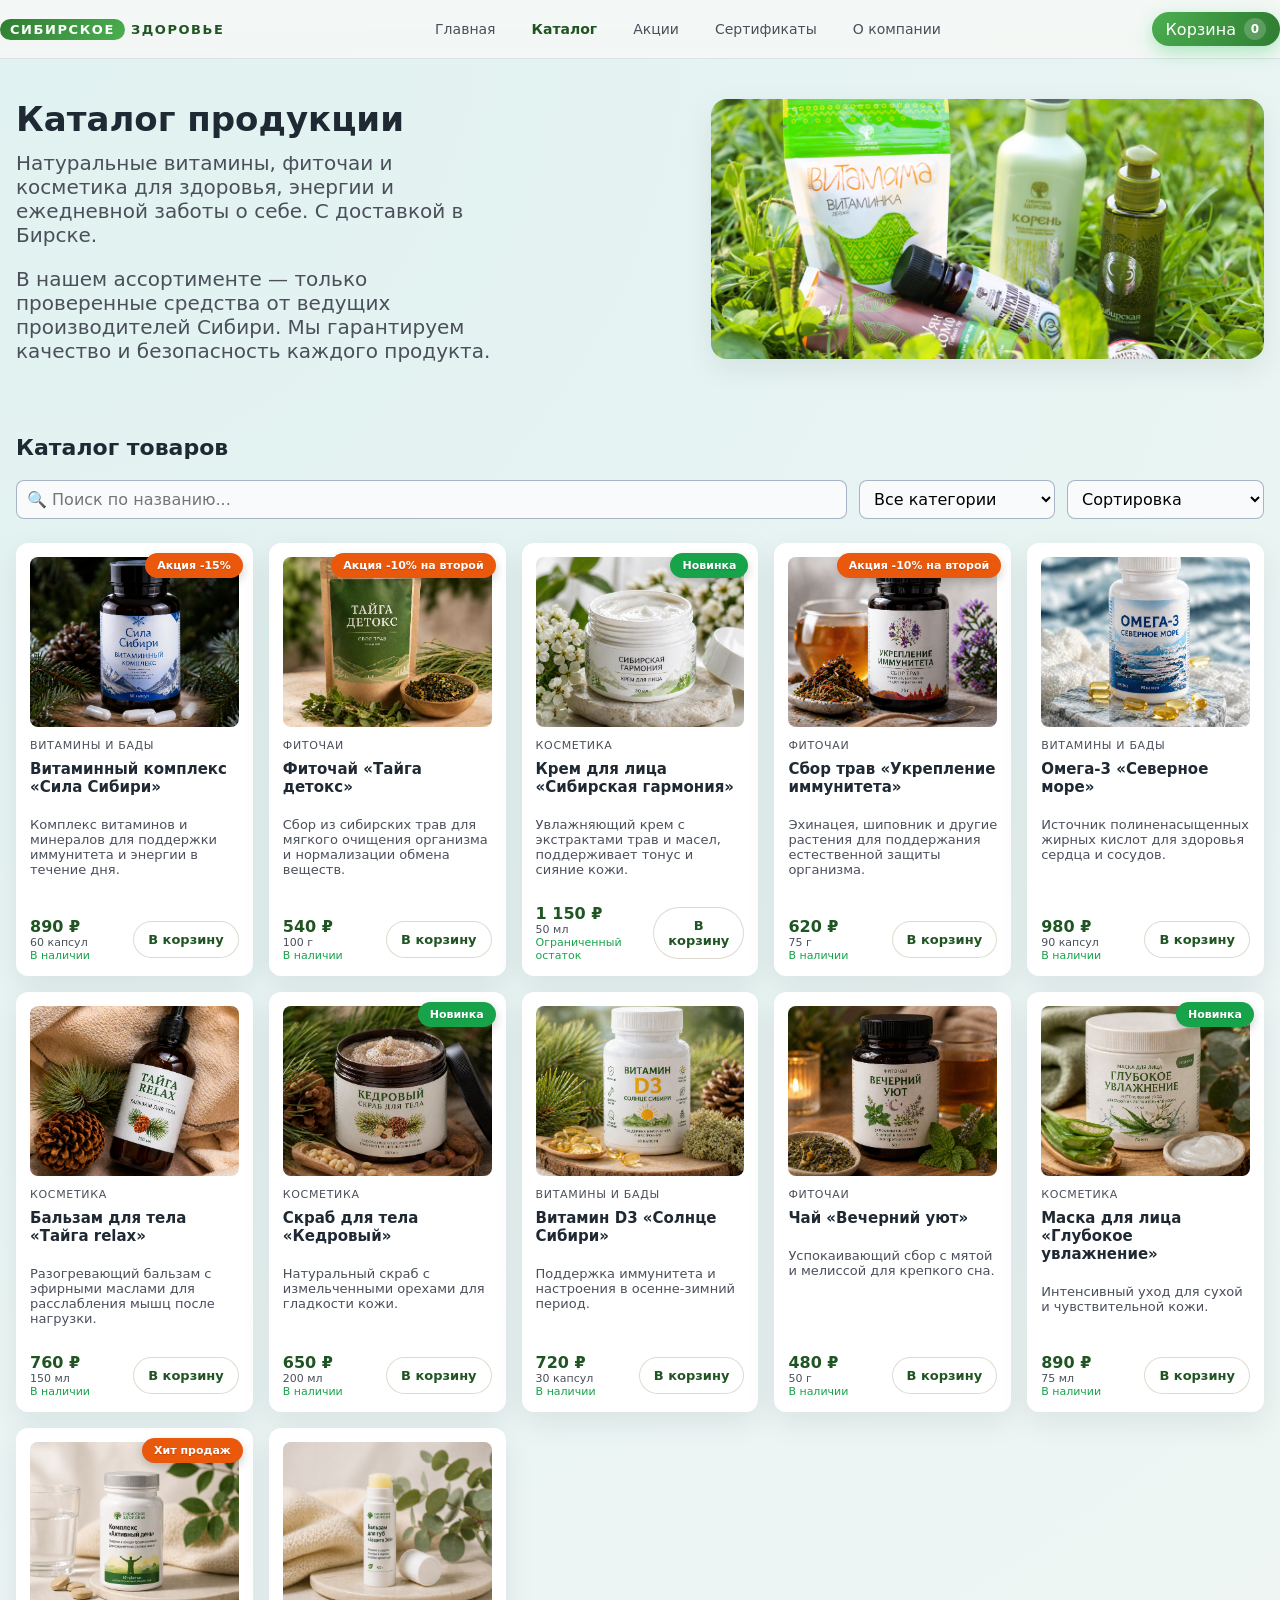
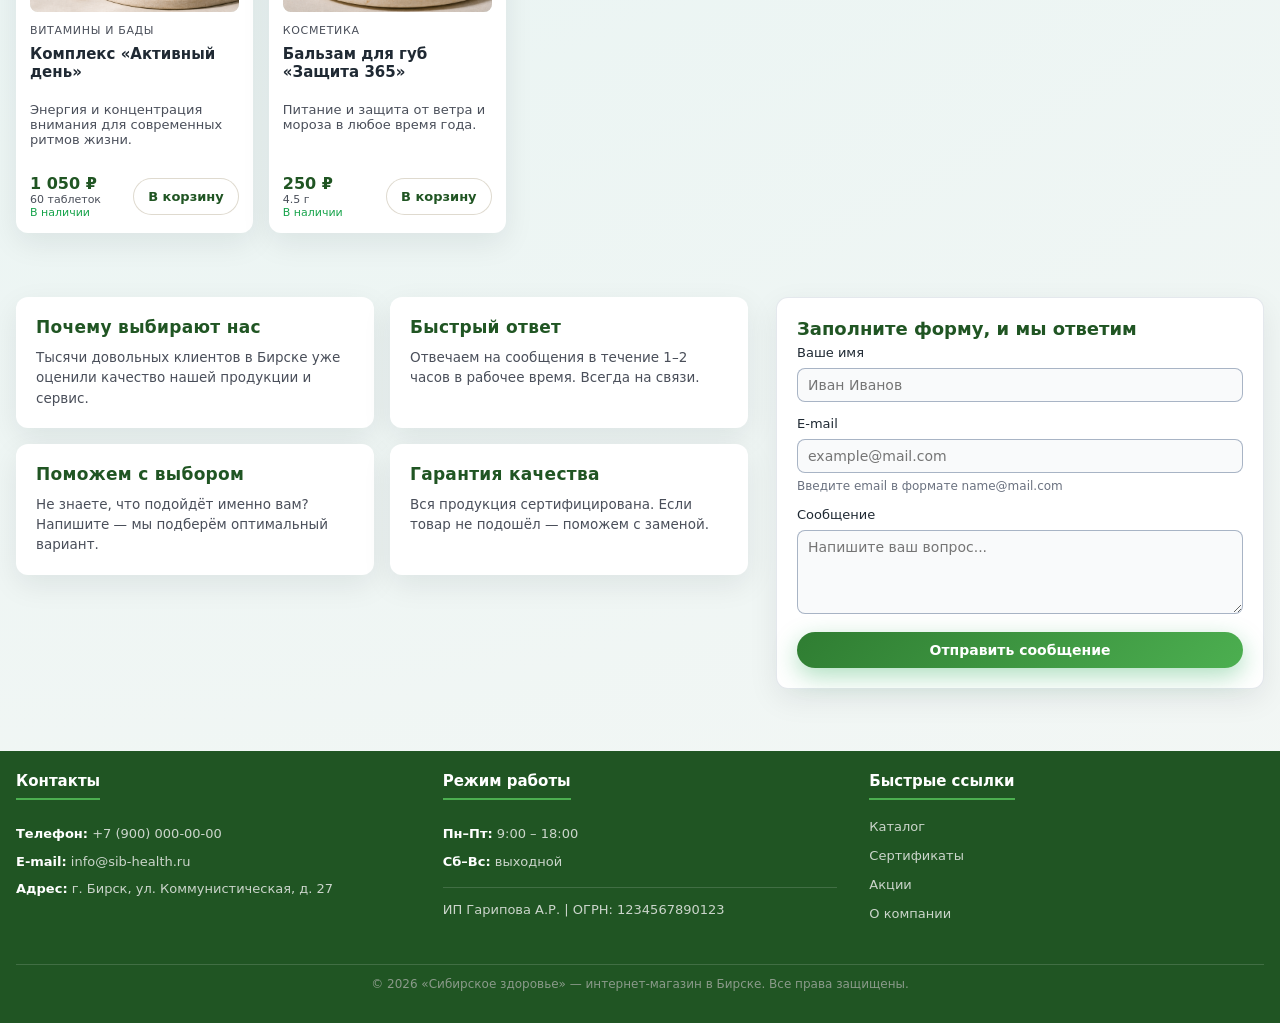
==== commit 2fbcbe5d: "Update catalog.html" ====
--- a/catalog.html
+++ b/catalog.html
@@ -219,6 +219,5 @@
 
   <script src="data.js"></script>
   <script src="gscript.js"></script>
-  <script src="script.js"></script>
 </body>
-</html>+</html>
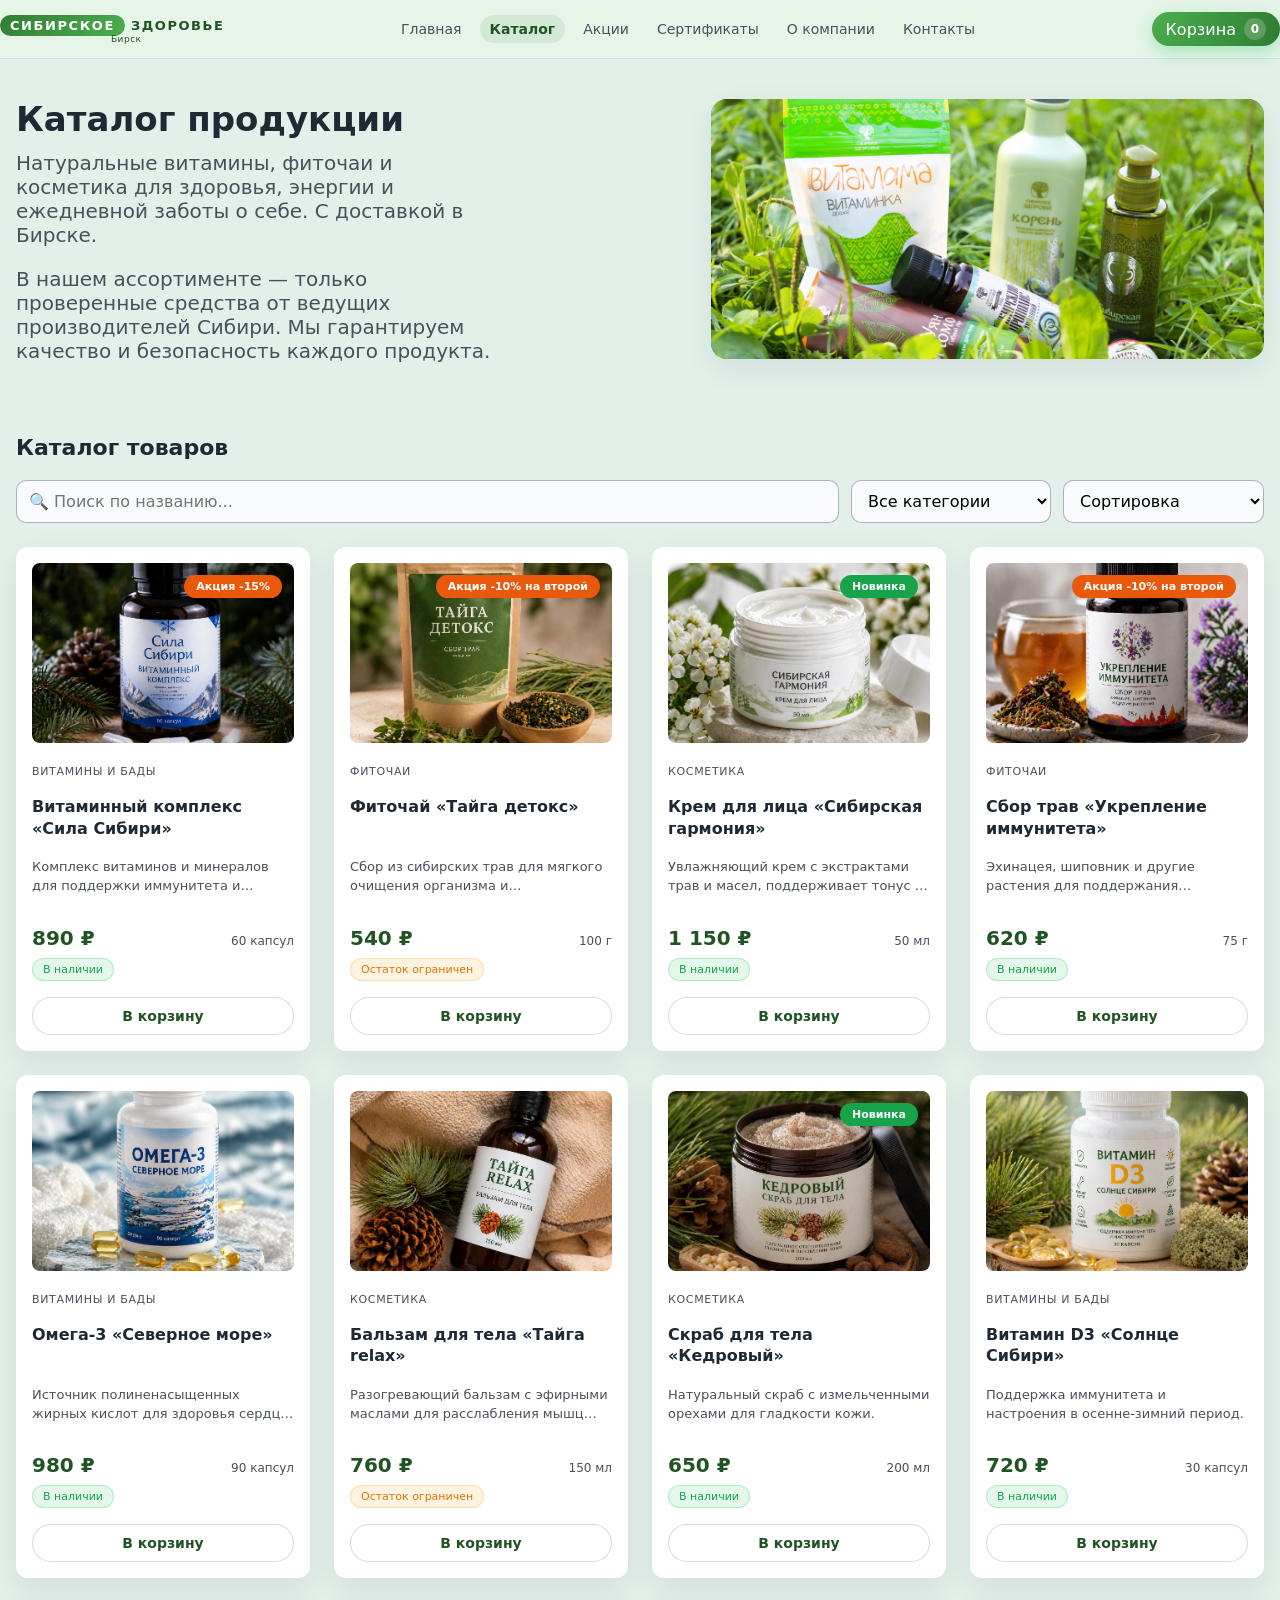
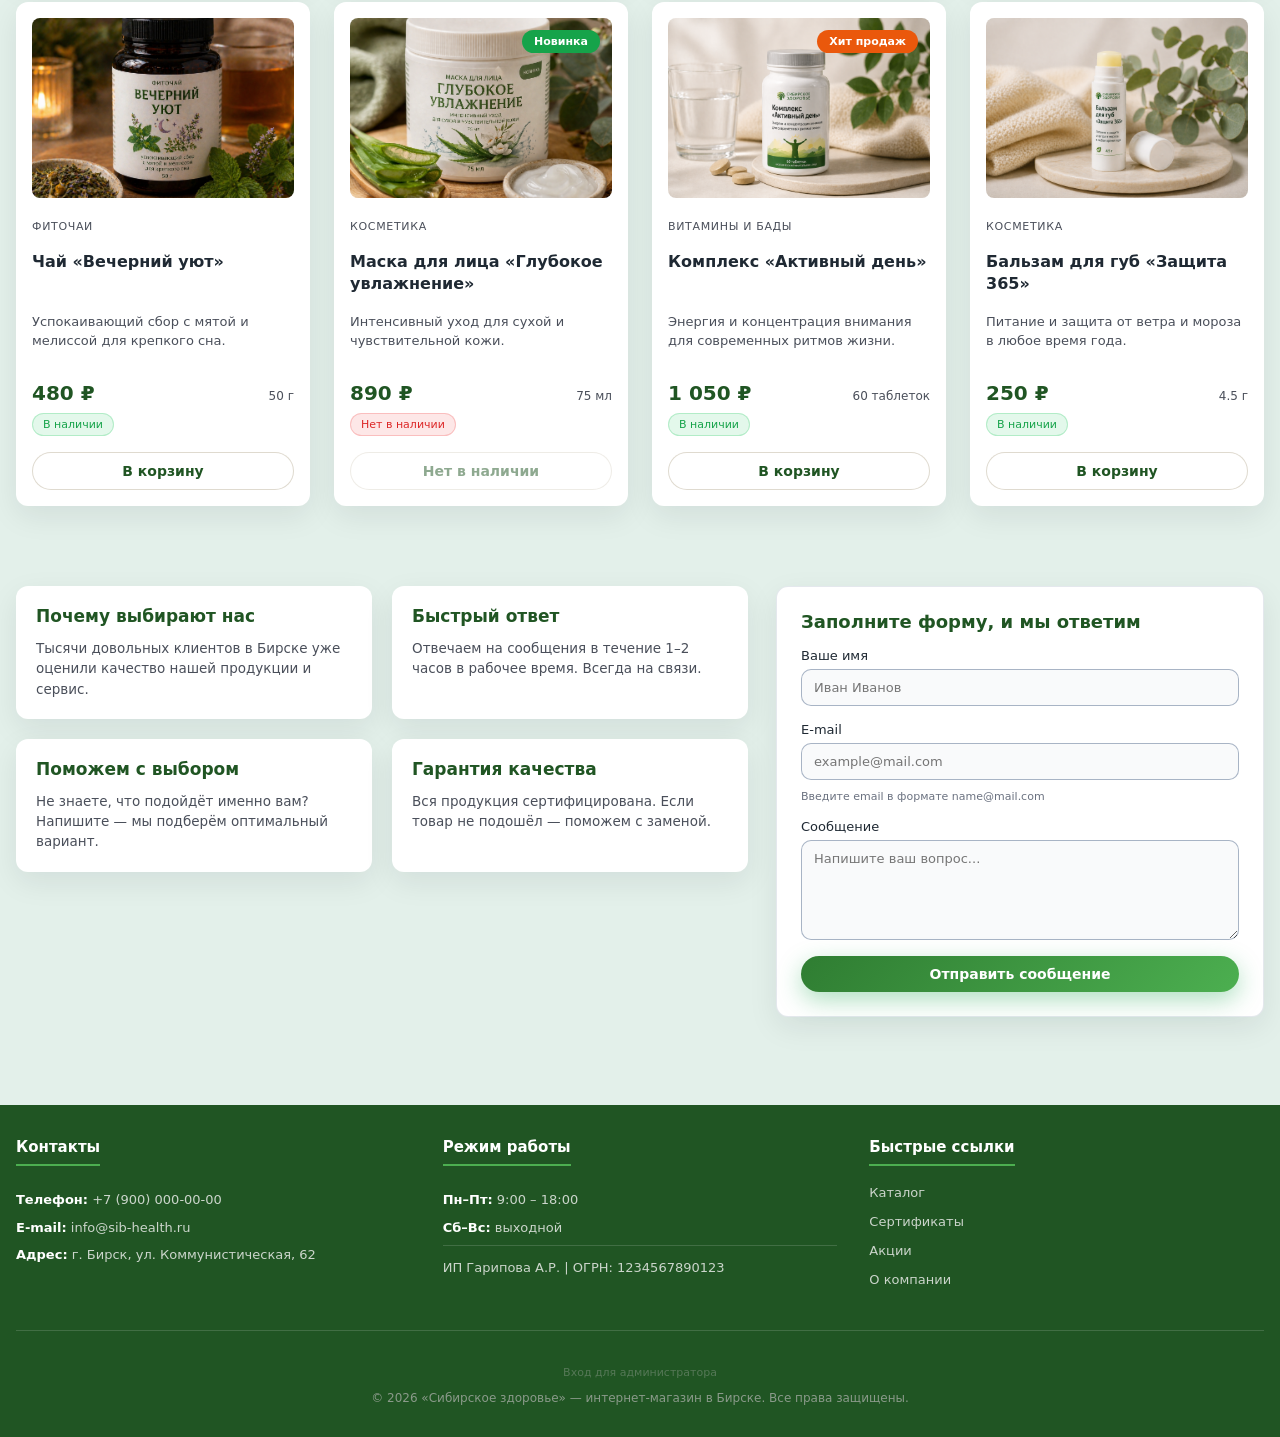
==== commit fd06a381: "Add files via upload" ====
--- a/catalog.html
+++ b/catalog.html
@@ -3,17 +3,19 @@
 <head>
   <meta charset="UTF-8" />
   <meta name="viewport" content="width=device-width, initial-scale=1.0" />
+  <meta name="description" content="Интернет-магазин «Сибирское здоровье» в Бирске. Витамины, фиточаи, косметика для здоровья. Доставка по городу.">
   <title>Каталог товаров — Сибирское здоровье в Бирске</title>
-  <meta name="description" content="Каталог продукции «Сибирское здоровье» в Бирске. Витамины, фиточаи, косметика и товары для здоровья." />
   <link rel="stylesheet" href="styles.css" />
 </head>
 <body>
 
-  <!-- ШАПКА -->
   <header class="header">
     <div class="container header__inner">
       <div class="logo">
-        <span class="logo__accent">Сибирское</span> здоровье
+        <div class="logo__main">
+          <span class="logo__accent">Сибирское</span> здоровье
+        </div>
+        <div class="logo__city">Бирск</div>
       </div>
       <nav class="nav" aria-label="Навигация сайта">
         <a href="index.html#hero" class="nav__link">Главная</a>
@@ -21,6 +23,7 @@
         <a href="index.html#promos" class="nav__link">Акции</a>
         <a href="certificates.html" class="nav__link">Сертификаты</a>
         <a href="index.html#about" class="nav__link">О компании</a>
+        <a href="index.html#contacts-map" class="nav__link">Контакты</a>
       </nav>
       <button class="cart-button" id="cartButton" aria-label="Открыть корзину">
         Корзина
@@ -30,41 +33,33 @@
   </header>
 
   <main>
-
-
-<!-- ГЕРОЙ-СЕКЦИЯ (для каталога) -->
-<section class="hero" id="hero">
-  <div class="container hero__inner">
-    <div class="hero__content">
-        <h1>Каталог продукции</h1>
-        <p>Натуральные витамины, фиточаи и косметика для здоровья, энергии и ежедневной заботы о себе. С доставкой в Бирске.</p>
-      <p>В нашем ассортименте — только проверенные средства от ведущих производителей Сибири. Мы гарантируем качество и безопасность каждого продукта.</p>
-    </div>
-    <div class="hero__image" aria-hidden="true">
-      <img src="img/catalog.jpg" alt="Природа Сибири" class="hero__image-img">
-    </div>
-    </div>
-  </div>
-</section>
-
-    <!-- КАТАЛОГ -->
+    <section class="hero" id="hero">
+      <div class="container hero__inner">
+        <div class="hero__content">
+          <h1>Каталог продукции</h1>
+          <p>Натуральные витамины, фиточаи и косметика для здоровья, энергии и ежедневной заботы о себе. С доставкой в Бирске.</p>
+          <p>В нашем ассортименте — только проверенные средства от ведущих производителей Сибири. Мы гарантируем качество и безопасность каждого продукта.</p>
+        </div>
+        <div class="hero__image" aria-hidden="true">
+          <img src="img/catalog.jpg" alt="Природа Сибири" class="hero__image-img">
+        </div>
+      </div>
+    </section>
+
     <section class="catalog" id="catalog">
       <div class="container">
         <div class="section-header">
           <h2>Каталог товаров</h2>
         </div>
 
-        <!-- ПАНЕЛЬ УПРАВЛЕНИЯ -->
         <div class="catalog-controls-bar">
           <input type="text" id="searchInput" placeholder="🔍 Поиск по названию..." class="input catalog-search">
-          
           <select id="categoryFilter" class="select catalog-select">
             <option value="all">Все категории</option>
             <option value="vitamins">Витамины и БАДы</option>
             <option value="tea">Фиточаи</option>
             <option value="cosmetics">Косметика</option>
           </select>
-
           <select id="sortSelect" class="select catalog-select">
             <option value="default">Сортировка</option>
             <option value="price-asc">Сначала дешёвые</option>
@@ -73,25 +68,17 @@
           </select>
         </div>
 
-        
-        <!-- СЕТКА ТОВАРОВ -->
-        <div class="catalog__grid" id="productList">
-          <!-- Товары рендерятся через JS -->
-        </div>
-
-        <!-- ПУСТОЕ СОСТОЯНИЕ -->
+        <div class="catalog__grid" id="productList"></div>
+
         <div id="emptyState" class="catalog-empty" hidden>
-          <span class="catalog-empty__icon">🔎</span>
+          <span class="catalog-empty__icon"></span>
           <h3>Товары не найдены</h3>
           <p>Попробуйте изменить параметры поиска или сбросить фильтры.</p>
           <button class="btn btn--secondary" id="resetFiltersBtn">Сбросить фильтры</button>
         </div>
-
       </div>
     </section>
 
-
-    <!-- БЛОК ОБРАТНОЙ СВЯЗИ -->
     <section class="feedback" id="feedback">
       <div class="container">
         <div class="feedback__grid">
@@ -130,16 +117,14 @@
                 <textarea name="message" class="textarea" rows="4" placeholder="Напишите ваш вопрос..." required></textarea>
               </label>
               <button type="submit" class="btn btn--primary btn--full">Отправить сообщение</button>
-              <p class="form__success" id="feedbackSuccess" hidden>✅ Спасибо! Ваше сообщение отправлено.</p>
+              <p class="form__success" id="feedbackSuccess" hidden>Спасибо! Ваше сообщение отправлено.</p>
             </form>
           </div>
         </div>
       </div>
     </section>
-
   </main>
 
-  <!-- ПОДВАЛ -->
   <footer class="footer">
     <div class="container">
       <div class="footer__grid">
@@ -147,7 +132,7 @@
           <h4>Контакты</h4>
           <p><strong>Телефон:</strong> +7 (900) 000-00-00</p>
           <p><strong>E-mail:</strong> info@sib-health.ru</p>
-          <p><strong>Адрес:</strong> г. Бирск, ул. Коммунистическая, д. 27</p>
+          <p><strong>Адрес:</strong> г. Бирск, ул. Коммунистическая, 62</p>
         </div>
         <div class="footer__col">
           <h4>Режим работы</h4>
@@ -166,6 +151,9 @@
         </div>
       </div>
       <div class="footer__bottom">
+        <div style="margin-top: 10px;">
+          <a href="#" id="adminLoginLink" style="color: #8a9a8a; font-size: 11px; text-decoration: none; opacity: 0.5;">Вход для администратора</a>
+        </div>
         <p>© 2026 «Сибирское здоровье» — интернет-магазин в Бирске. Все права защищены.</p>
       </div>
     </div>
@@ -174,50 +162,145 @@
   <!-- КОРЗИНА -->
   <div class="cart" id="cartPanel" aria-hidden="true">
     <div class="cart__overlay" id="cartOverlay"></div>
-    <div class="cart__content" role="dialog" aria-modal="true" aria-labelledby="cartTitle">
+    <div class="cart__content">
       <div class="cart__header">
-        <h2 id="cartTitle">Корзина</h2>
-        <button class="cart__close" id="cartClose" aria-label="Закрыть корзину">×</button>
-      </div>
-      <div class="cart__items" id="cartItems"></div>
-      <div class="cart__summary">
-        <div class="cart__row">
-          <span>Сумма без скидки:</span>
-          <span id="cartSubtotal">0 ₽</span>
-        </div>
-        <div class="cart__row cart__row--discount" id="cartDiscountRow" hidden>
-          <span>Скидка:</span>
-          <span id="cartDiscount">−0 ₽</span>
-        </div>
-        <div class="cart__row cart__row--total">
-          <span>Итого:</span>
-          <span id="cartTotal">0 ₽</span>
-        </div>
-        <form class="form cart__form" id="orderForm">
-          <h3>Оформление заказа</h3>
-          <label class="form__field">
-            <span>Имя и фамилия</span>
-            <input type="text" name="fullname" class="input" required minlength="2" />
-          </label>
-          <label class="form__field">
-            <span>Телефон</span>
-            <input type="tel" name="phone" class="input" placeholder="+7 (900) 000-00-00" required />
-          </label>
-          <label class="form__field">
-            <span>Способ доставки</span>
-            <select name="delivery" class="select" required>
-              <option value="pickup">Самовывоз (г. Бирск)</option>
-              <option value="courier">Курьер по городу Бирск</option>
-            </select>
-          </label>
-          <button type="submit" class="btn btn--primary btn--full">Подтвердить заказ</button>
-          <p class="form__success" id="orderSuccess" hidden>Заказ успешно оформлен. Спасибо!</p>
-        </form>
+        <h2>Корзина</h2>
+        <button type="button" class="cart__close" id="cartClose" aria-label="Закрыть корзину">×</button>
+      </div>
+      <div class="cart__scrollable">
+        <div class="cart__items" id="cartItems"></div>
+        <div class="cart__summary">
+          <div class="cart__row">
+            <span>Сумма без скидки:</span>
+            <span id="cartSubtotal">0 ₽</span>
+          </div>
+          <div class="cart__row cart__row--discount" id="cartDiscountRow" hidden>
+            <span>Скидка по акциям:</span>
+            <span id="cartDiscount">‑0 ₽</span>
+          </div>
+          <div class="cart__row cart__row--total">
+            <span>Итого к оплате:</span>
+            <span id="cartTotal">0 ₽</span>
+          </div>
+
+          <button id="clearCartBtn" class="btn-clear-cart" style="display: block; margin-bottom: 15px; background: #ef4444; color: white; border: none; padding: 8px 20px; border-radius: 30px; cursor: pointer; font-size: 13px;">
+    Очистить корзину
+</button>
+          <form class="form cart__form" id="orderForm" novalidate>
+            <h3>Оформление заказа</h3>
+            <label class="form__field">
+              <span>Имя и фамилия</span>
+              <input type="text" name="name" class="input" autocomplete="name" placeholder="Иван Иванов" required />
+            </label>
+            <label class="form__field">
+              <span>Телефон</span>
+              <input type="tel" name="phone" class="input" placeholder="+79991234567" pattern="(\+7|8)[0-9]{10}" required/>
+              <small class="form__hint">Формат: +79990000000</small>
+            </label>
+            <label class="form__field">
+              <span>Способ доставки</span>
+              <select name="delivery" class="select" id="deliverySelect" required>
+                <option value="">Выберите доставку</option>
+                <option value="pickup">Самовывоз (г. Бирск)</option>
+                <option value="courier">Курьер по городу Бирск</option>
+              </select>
+            </label>
+
+            <div id="addressField" style="display: none;">
+              <label class="form__field">
+                <span>Адрес доставки</span>
+                <input type="text" name="address" class="input" id="addressInput" placeholder="г. Бирск, ул. ... , д. ...">
+                <small class="form__hint">Укажите улицу, дом, квартиру</small>
+              </label>
+              <button type="button" id="openAddressMapBtn" class="btn-map">🗺️ Выбрать на карте</button>
+            </div>
+
+            <div id="addressMapModal" style="display: none; position: fixed; top: 0; left: 0; right: 0; bottom: 0; background: rgba(0,0,0,0.8); z-index: 10000; justify-content: center; align-items: center;">
+              <div style="background: white; border-radius: 20px; width: 90%; max-width: 600px; overflow: hidden; box-shadow: 0 20px 40px rgba(0,0,0,0.3);">
+                <div style="padding: 18px 20px; background: var(--color-primary-dark); color: white; display: flex; justify-content: space-between; align-items: center;">
+                  <span style="font-size: 18px; font-weight: 600;">📍 Выберите точку на карте</span>
+                  <button id="closeAddressMapBtn" style="background: none; border: none; color: white; font-size: 28px; cursor: pointer;">&times;</button>
+                </div>
+                <div id="addressMap" style="height: 400px; width: 100%;"></div>
+                <div style="padding: 16px; text-align: center; background: #f9fafb;">
+                  <button id="confirmAddressBtn" class="btn btn--primary" style="padding: 10px 24px;">Подтвердить адрес</button>
+                </div>
+              </div>
+            </div>
+
+            <label class="form__field" style="flex-direction: row; align-items: center; gap: 10px; margin-bottom: 20px;">
+              <input type="checkbox" id="consentCheckbox" required style="width: 18px; height: 18px; cursor: pointer;">
+              <span style="font-size: 13px;">Я согласен на <a href="#" id="privacyLink" style="color: #2f7d32;">обработку персональных данных</a></span>
+            </label>
+
+            <button type="submit" class="btn-order">Подтвердить заказ</button>
+            <p class="form__success" id="orderSuccess" hidden>Заказ успешно оформлен. Спасибо!</p>
+          </form>
+        </div>
       </div>
     </div>
   </div>
 
+  <div id="adminModal" style="display: none; position: fixed; top: 0; left: 0; right: 0; bottom: 0; background: rgba(0,0,0,0.8); z-index: 10000; justify-content: center; align-items: center;">
+    <div style="background: white; border-radius: 16px; width: 90%; max-width: 400px; overflow: hidden; box-shadow: 0 20px 40px rgba(0,0,0,0.3);">
+      <div style="padding: 20px; background: var(--color-primary-dark); color: white; text-align: center;">
+        <h3 style="margin: 0;">Вход в админ-панель</h3>
+      </div>
+      <div style="padding: 30px 20px;">
+        <label style="display: block; margin-bottom: 10px; font-weight: 500;">Введите пароль:</label>
+        <input type="password" id="adminPassword" class="input" placeholder="Пароль" style="width: 100%; margin-bottom: 20px;">
+        <div style="display: flex; gap: 10px;">
+          <button id="adminLoginBtn" class="btn btn--primary" style="flex: 1;">Войти</button>
+          <button id="adminModalCloseBtn" class="btn btn--secondary" style="flex: 1;">Отмена</button>
+        </div>
+        <p id="adminError" style="color: red; font-size: 12px; margin-top: 15px; text-align: center; display: none;">❌ Неверный пароль</p>
+      </div>
+    </div>
+  </div>
+
   <script src="data.js"></script>
-  <script src="gscript.js"></script>
+  <script src="script.js"></script>
+  <script src="https://api-maps.yandex.ru/2.1/?apikey=f0835711-6c91-4292-918c-6f9670282bd4&lang=ru_RU"></script>
+
+  <script>
+    const ADMIN_PASSWORD = 'admin123';
+    const adminLoginLink = document.getElementById('adminLoginLink');
+    const adminModal = document.getElementById('adminModal');
+    const adminPasswordInput = document.getElementById('adminPassword');
+    const adminLoginBtn = document.getElementById('adminLoginBtn');
+    const adminModalCloseBtn = document.getElementById('adminModalCloseBtn');
+    const adminError = document.getElementById('adminError');
+    
+    if (adminLoginLink) {
+      adminLoginLink.addEventListener('click', function(e) {
+        e.preventDefault();
+        if (adminModal) {
+          adminModal.style.display = 'flex';
+          adminPasswordInput.value = '';
+          adminError.style.display = 'none';
+        }
+      });
+    }
+    
+    function loginToAdmin() {
+      const password = adminPasswordInput.value;
+      if (password === ADMIN_PASSWORD) {
+        window.location.href = 'admin.html';
+      } else {
+        adminError.style.display = 'block';
+      }
+    }
+    
+    if (adminLoginBtn) adminLoginBtn.addEventListener('click', loginToAdmin);
+    if (adminPasswordInput) adminPasswordInput.addEventListener('keypress', function(e) {
+      if (e.key === 'Enter') loginToAdmin();
+    });
+    if (adminModalCloseBtn) adminModalCloseBtn.addEventListener('click', function() {
+      adminModal.style.display = 'none';
+    });
+    if (adminModal) adminModal.addEventListener('click', function(e) {
+      if (e.target === adminModal) adminModal.style.display = 'none';
+    });
+  </script>
 </body>
-</html>
+</html>
--- a/styles.css
+++ b/styles.css
@@ -1,5 +1,5 @@
 :root {
-  --color-bg: #f4f7f5;
+  --color-bg: #e3f0ea;
   --color-surface: #ffffff;
   --color-primary: #2f7d32;
   --color-primary-light: #4caf50;
@@ -17,36 +17,20 @@
 
 *,
 *::before,
-*::after {
-  box-sizing: border-box;
-}
-
-html,
-body {
+*::after { box-sizing: border-box; }
+
+html, body {
   margin: 0;
   padding: 0;
   font-family: system-ui, -apple-system, BlinkMacSystemFont, "Segoe UI", sans-serif;
   color: var(--color-text);
-  background: radial-gradient(circle at top left, #e0f2f1, #f4f7f5);
-}
-
-body {
-  min-height: 100vh;
-}
-
-img {
-  max-width: 100%;
-  display: block;
-}
-
-a {
-  color: inherit;
-  text-decoration: none;
-}
-
-button {
-  font: inherit;
-}
+  background-color: var(--color-bg);
+}
+
+body { min-height: 100vh; }
+img { max-width: 100%; display: block; }
+a { color: inherit; text-decoration: none; }
+button { font: inherit; }
 
 .container {
   max-width: var(--container-width);
@@ -60,7 +44,7 @@
   top: 0;
   z-index: 20;
   backdrop-filter: blur(16px);
-  background: linear-gradient(to bottom, rgba(244, 247, 245, 0.96), rgba(244, 247, 245, 0.9));
+  background: rgba(232, 245, 233, 0.96);
   border-bottom: 1px solid rgba(148, 163, 184, 0.25);
 }
 
@@ -70,18 +54,23 @@
   justify-content: space-between;
   padding: 12px 0;
   gap: 16px;
-}
-
+  flex-wrap: wrap;
+}
+
+/* ===== ЛОГОТИП ===== */
 .logo {
+  display: flex;
+  flex-direction: column;
+  align-items: center;
+  gap: 2px;
   font-weight: 700;
   letter-spacing: 0.12em;
   text-transform: uppercase;
   font-size: 13px;
   color: var(--color-primary-dark);
-  display: flex;
-  align-items: center;
-  gap: 6px;
-}
+}
+
+.logo__main { display: flex; align-items: center; gap: 6px; }
 
 .logo__accent {
   padding: 3px 10px;
@@ -90,10 +79,21 @@
   color: #ffffff;
 }
 
+.logo__city {
+  font-size: 9px;
+  font-weight: 400;
+  color: #205523;
+  letter-spacing: 0.5px;
+  text-transform: none;
+  margin-left: 28px;
+  margin-top: -4px;
+}
+
 .nav {
   display: flex;
   align-items: center;
-  gap: 16px;
+  gap: 8px;
+  flex-wrap: wrap;
 }
 
 .nav__link {
@@ -109,6 +109,13 @@
   background-color: rgba(200, 155, 60, 0.08);
   color: var(--color-primary-dark);
   transform: translateY(-1px);
+}
+
+.nav__link.active {
+  color: var(--color-primary-dark) !important;
+  font-weight: 600 !important;
+  background-color: rgba(47, 125, 50, 0.1);
+  border-radius: 999px;
 }
 
 .cart-button {
@@ -142,6 +149,15 @@
   font-weight: 600;
 }
 
+/* ===== КНОПКА ОЧИСТКИ КОРЗИНЫ ===== */
+.btn-clear-cart { transition: all 0.3s ease; }
+.btn-clear-cart:hover {
+  background: #dc2626 !important;
+  transform: translateY(-1px);
+  box-shadow: 0 4px 12px rgba(220, 38, 38, 0.3);
+}
+.btn-clear-cart:active { transform: translateY(0); }
+
 /* ===== ГЕРОЙ ===== */
 .hero {
   padding: 32px 0 40px;
@@ -155,6 +171,7 @@
   box-shadow: var(--shadow-soft);
   height: 350px;
   position: relative;
+  background: linear-gradient(135deg, #1a5c1e, #4caf50);
 }
 
 .hero__banner-img {
@@ -186,23 +203,19 @@
 .hero__image {
   height: 260px;
   border-radius: var(--radius-lg);
-  background: radial-gradient(circle at top left, #bbf7d0, #a5d6a7);
+  background: linear-gradient(135deg, #2f7d32, #66bb6a);
   box-shadow: var(--shadow-soft);
   overflow: hidden;
+  display: flex;
+  align-items: center;
+  justify-content: center;
 }
 
 .hero__image-img {
   width: 100%;
   height: 100%;
   object-fit: cover;
-}
-
-.hero__banner::after {
-  content: "";
-  position: absolute;
-  inset: 0;
-  background: linear-gradient(to bottom, rgba(0, 0, 0, 0.1), rgba(0, 0, 0, 0.3));
-  pointer-events: none;
+  object-position: center;
 }
 
 /* ===== КНОПКИ ===== */
@@ -236,41 +249,8 @@
   border: 1px solid rgba(148, 133, 97, 0.3);
 }
 
-.btn--secondary:hover {
-  background-color: #f3ece1;
-}
-
-.btn--full {
-  width: 100%;
-}
-
-/* ===== ХЛЕБНЫЕ КРОШКИ ===== */
-.breadcrumbs {
-  padding: 12px 0;
-  background: transparent;
-  font-size: 13px;
-  color: var(--color-text-muted);
-}
-
-.breadcrumbs a {
-  color: var(--color-text-muted);
-  text-decoration: none;
-  transition: color var(--transition-fast);
-}
-
-.breadcrumbs a:hover {
-  color: var(--color-primary);
-}
-
-.breadcrumbs__separator {
-  margin: 0 8px;
-  color: var(--color-text-muted);
-}
-
-.breadcrumbs__current {
-  color: var(--color-text);
-  font-weight: 500;
-}
+.btn--secondary:hover { background-color: #f3ece1; }
+.btn--full { width: 100%; }
 
 /* ===== ЗАГОЛОВКИ СЕКЦИЙ ===== */
 .section-header {
@@ -279,32 +259,20 @@
   justify-content: space-between;
   gap: 16px;
   margin-bottom: 12px;
-}
-
-.section-header h2 {
-  margin: 0;
-  font-size: 22px;
-}
+  flex-wrap: wrap;
+}
+
+.section-header h2 { margin: 0; font-size: 22px; }
 
 /* ===== КАТАЛОГ ===== */
-.catalog {
-  padding: 12px 0 32px;
-}
-
-.catalog__controls {
-  display: flex;
-  gap: 10px;
-  flex-wrap: wrap;
-}
-
+.catalog { padding: 12px 0 32px; }
 .catalog__grid {
   margin-top: 14px;
   display: grid;
-  grid-template-columns: repeat(auto-fit, minmax(220px, 1fr));
-  gap: 16px;
-}
-
-/* ===== ПАНЕЛЬ УПРАВЛЕНИЯ КАТАЛОГОМ ===== */
+  grid-template-columns: repeat(auto-fill, minmax(280px, 1fr));
+  gap: 24px;
+}
+
 .catalog-controls-bar {
   display: flex;
   flex-wrap: wrap;
@@ -313,999 +281,128 @@
   justify-content: flex-end;
 }
 
-.catalog-search {
-  flex: 2;
-  min-width: 200px;
-}
-
-.catalog-select {
-  min-width: 180px;
-  cursor: pointer;
-}
-
-/* ===== ИНДИКАТОР ЗАГРУЗКИ ===== */
-.catalog-loader {
-  display: flex;
-  flex-direction: column;
-  align-items: center;
-  justify-content: center;
-  padding: 40px;
-  text-align: center;
-}
-
-.loader-spinner {
-  width: 48px;
-  height: 48px;
-  border: 3px solid rgba(47, 125, 50, 0.2);
-  border-top-color: var(--color-primary);
-  border-radius: 50%;
-  animation: spin 1s linear infinite;
-  margin-bottom: 16px;
-}
-
-@keyframes spin {
-  to {
-    transform: rotate(360deg);
-  }
-}
-
-/* ===== ПУСТОЕ СОСТОЯНИЕ ===== */
-.catalog-empty {
-  text-align: center;
-  padding: 48px 20px;
-  background: var(--color-surface);
-  border-radius: var(--radius-lg);
-  box-shadow: var(--shadow-soft);
-}
-
-.catalog-empty__icon {
-  font-size: 64px;
-  opacity: 0.6;
-  display: block;
-  margin-bottom: 16px;
-}
-
-.catalog-empty h3 {
-  margin: 0 0 8px 0;
-  font-size: 20px;
-  color: var(--color-text);
-}
-
-.catalog-empty p {
-  margin: 0 0 20px 0;
-  color: var(--color-text-muted);
-  font-size: 14px;
-}
-
-/* ===== ТОВАРЫ ===== */
+.catalog-search { flex: 2; min-width: 200px; }
+.catalog-select { min-width: 180px; cursor: pointer; }
+
+/* ===== ТОВАРЫ (улучшенные карточки) ===== */
 .product-card {
   background-color: var(--color-surface);
   border-radius: var(--radius-md);
   box-shadow: var(--shadow-soft);
-  padding: 14px;
+  padding: 16px;
   display: flex;
   flex-direction: column;
-  gap: 8px;
+  gap: 10px;
   position: relative;
   overflow: hidden;
+  height: 100%;
+  min-height: 420px;
+  transition: transform 0.2s, box-shadow 0.2s;
+}
+
+.product-card:hover {
+  transform: translateY(-4px);
+  box-shadow: 0 15px 35px rgba(0, 0, 0, 0.1);
 }
 
 .product-card__badge {
   position: absolute;
-  top: 10px;
-  right: 10px;
-  padding: 6px 12px;
-  border-radius: 999px;
+  top: 12px;
+  right: 12px;
+  padding: 5px 12px;
+  border-radius: 20px;
   font-size: 11px;
-  font-weight: 800;
+  font-weight: 700;
   color: #ffffff;
-  text-shadow: 0 1px 1px rgba(0,0,0,0.2);
-  box-shadow: 0 4px 10px rgba(0,0,0,0.2);
   z-index: 2;
   background-color: #16a34a;
 }
 
-.product-card__badge--promo {
-  background-color: #ea580c;
-}
+.product-card__badge--promo { background-color: #ea580c; }
 
 .product-card__image {
   width: 100%;
-  height: 170px;
+  height: 180px;
   object-fit: cover;
   border-radius: var(--radius-sm);
   background-color: #e8f0ea;
-  margin-bottom: 4px;
   transition: transform 0.3s ease;
 }
 
-.product-card:hover .product-card__image {
-  transform: scale(1.03);
-}
-
-@media (max-width: 720px) {
-  .product-card__image {
-    height: 150px;
-  }
-}
-
-.product-card__title {
-  font-size: 15px;
-  font-weight: 600;
-  margin: 0;
-}
+.product-card:hover .product-card__image { transform: scale(1.03); }
 
 .product-card__category {
   font-size: 11px;
   text-transform: uppercase;
   letter-spacing: 0.06em;
   color: var(--color-text-muted);
+  margin-top: 4px;
+}
+
+.product-card__title {
+  font-size: 16px;
+  font-weight: 600;
+  margin: 0;
+  line-height: 1.35;
+  min-height: 44px;
+  color: var(--color-text);
 }
 
 .product-card__desc {
   font-size: 13px;
   color: var(--color-text-muted);
-  flex-grow: 1;
-}
-
-.product-card__meta {
-  display: flex;
-  align-items: center;
-  justify-content: space-between;
-  gap: 8px;
-  margin-top: 6px;
+  line-height: 1.45;
+  margin-bottom: 8px;
+  display: -webkit-box;
+  -webkit-line-clamp: 2;
+  -webkit-box-orient: vertical;
+  overflow: hidden;
 }
 
 .product-card__price {
   font-weight: 700;
   color: var(--color-primary-dark);
-}
-
-.product-card__volume {
-  font-size: 11px;
-  color: var(--color-text-muted);
-}
+  font-size: 20px;
+}
+
+.product-card__volume { font-size: 12px; color: var(--color-text-muted); }
 
 .product-card__stock {
   font-size: 11px;
+  padding: 4px 10px;
+  border-radius: 20px;
+  display: inline-block;
+}
+
+.product-card__stock--in {
+  background: #22c55e20;
   color: #16a34a;
+  border: 1px solid #22c55e40;
+}
+
+.product-card__stock--low {
+  background: #f59e0b20;
+  color: #d97706;
+  border: 1px solid #f59e0b40;
+}
+
+.product-card__stock--out {
+  background: #ef444420;
+  color: #dc2626;
+  border: 1px solid #ef444440;
 }
 
 .product-card__btn {
-  font-size: 13px;
-  padding-inline: 14px;
-}
-
-/* ===== АКЦИИ ===== */
-.promos {
-  padding: 16px 0 30px;
-}
-
-.promos__grid {
-  margin-top: 10px;
-  display: grid;
-  grid-template-columns: repeat(auto-fit, minmax(260px, 1fr));
-  gap: 16px;
-}
-
-.promo-card {
-  background-color: #ffffff;
-  border-radius: var(--radius-md);
-  border: 1px solid rgba(148, 133, 97, 0.25);
-  padding: 14px 16px;
-  cursor: pointer;
-  transition: transform var(--transition-fast), box-shadow var(--transition-fast), border-color var(--transition-fast);
-}
-
-.promo-card:hover {
-  transform: translateY(-2px);
-  box-shadow: var(--shadow-soft);
-  border-color: rgba(148, 133, 97, 0.4);
-}
-
-.promo-card__label {
-  display: inline-flex;
-  padding: 4px 10px;
-  border-radius: 999px;
-  background-color: rgba(34, 197, 94, 0.12);
-  color: var(--color-primary-dark);
-  font-size: 11px;
-  text-transform: uppercase;
-  letter-spacing: 0.08em;
-  margin-bottom: 6px;
-}
-
-.promo-card__title {
-  margin: 0 0 6px;
-  font-size: 16px;
-}
-
-.promo-card__text {
-  margin: 0 0 6px;
-  font-size: 13px;
-  color: var(--color-text-muted);
-}
-
-.promo-card__note {
-  margin: 0;
-  font-size: 12px;
-  color: var(--color-text-muted);
-}
-
-.promo-card--accent {
-  background: linear-gradient(135deg, var(--color-primary-dark), #16a34a);
-  color: #e5f9ed;
-  border-color: transparent;
-}
-
-.promo-card--accent .promo-card__label {
-  background-color: rgba(255, 255, 255, 0.12);
-  color: #bbf7d0;
-}
-
-.promo-card--accent .promo-card__text,
-.promo-card--accent .promo-card__note {
-  color: #dcfce7;
-}
-
-/* ===== СЕРТИФИКАТЫ КАЧЕСТВА (на главной) ===== */
-.certificates {
-  padding: 6px 0 34px;
-}
-
-.certificates__inner {
-  display: grid;
-  grid-template-columns: minmax(0, 1.1fr) minmax(0, 1fr);
-  gap: 26px;
-}
-
-.certificates__list {
-  padding-left: 18px;
-  color: var(--color-text-muted);
-}
-
-.certificates__list li + li {
+  width: 100%;
   margin-top: 4px;
-}
-
-.certificates__cards {
-  display: grid;
-  gap: 10px;
-}
-
-.certificate-card {
-  padding: 12px 14px;
-  border-radius: var(--radius-md);
-  background-color: #ffffff;
-  border: 1px solid rgba(148, 133, 97, 0.25);
-  cursor: pointer;
-  transition: transform var(--transition-fast), box-shadow var(--transition-fast), border-color var(--transition-fast);
-}
-
-.certificate-card h3 {
-  margin: 0 0 4px;
-  font-size: 15px;
-}
-
-.certificate-card p {
-  margin: 0;
-  font-size: 13px;
-  color: var(--color-text-muted);
-}
-
-.certificate-card:hover {
-  transform: translateY(-2px);
-  box-shadow: var(--shadow-soft);
-  border-color: rgba(148, 133, 97, 0.4);
-}
-
-/* ===== О КОМПАНИИ ===== */
-.about {
-  padding: 32px 0;
-}
-
-.about__inner {
-  display: grid;
-  grid-template-columns: minmax(0, 1.2fr) minmax(0, 1fr);
-  gap: 28px;
-  align-items: flex-start;
-}
-
-.about__text h2 {
-  margin-top: 0;
-}
-
-.about__text p {
-  color: var(--color-text-muted);
-}
-
-.about__highlights {
-  display: grid;
-  gap: 12px;
-}
-
-.highlight-card {
-  padding: 12px 14px;
-  border-radius: var(--radius-md);
-  background-color: rgba(255, 255, 255, 0.9);
-  border: 1px solid rgba(148, 133, 97, 0.25);
-}
-
-.highlight-card h3 {
-  margin: 0 0 4px;
-  font-size: 15px;
-}
-
-.highlight-card p {
-  margin: 0;
-  font-size: 13px;
-  color: var(--color-text-muted);
-}
-
-/* ===== ПОДАРОЧНЫЕ СЕРТИФИКАТЫ (страница certificates.html) ===== */
-.gift {
-  padding: 20px 0 30px;
-}
-
-.gift-cards {
-  margin-top: 12px;
-  display: grid;
-  grid-template-columns: repeat(auto-fit, minmax(220px, 1fr));
-  gap: 16px;
-}
-
-.gift-card {
-  padding: 14px 16px;
-  border-radius: var(--radius-md);
-  background-color: #ffffff;
-  border: 1px solid rgba(148, 163, 184, 0.5);
-  cursor: pointer;
-  transition: transform var(--transition-fast), box-shadow var(--transition-fast), border-color var(--transition-fast), background-color var(--transition-fast);
-}
-
-.gift-card__amount {
-  font-size: 18px;
-  font-weight: 700;
-  color: var(--color-primary-dark);
-  margin-bottom: 4px;
-  transition: transform var(--transition-fast), color var(--transition-fast);
-  transform-origin: left center;
-}
-
-.gift-card__label {
-  font-size: 12px;
-  text-transform: uppercase;
-  letter-spacing: 0.08em;
-  color: var(--color-text-muted);
-  margin-bottom: 6px;
-}
-
-.gift-card__text {
-  margin: 0;
-  font-size: 13px;
-  color: var(--color-text-muted);
-}
-
-.gift-card:hover .gift-card__amount {
-  transform: scale(1.08);
-  color: var(--color-primary);
-}
-
-.gift-card--selected {
-  border-color: var(--color-primary-light);
-  box-shadow: var(--shadow-soft);
-  background: radial-gradient(circle at top left, #dcfce7, #ffffff);
-  transform: translateY(-2px);
-}
-
-.gift-info {
-  padding: 10px 0 28px;
-}
-
-.gift-info__inner {
-  display: grid;
-  grid-template-columns: minmax(0, 1.1fr) minmax(0, 1fr);
-  gap: 26px;
-}
-
-.gift-info__text {
-  color: var(--color-text-muted);
-}
-
-/* ===== БЛОК ПРЕИМУЩЕСТВ ===== */
-.features {
-  padding: 40px 0;
-  background: var(--color-surface);
-  margin-top: 20px;
-}
-
-.features__grid {
-  display: grid;
-  grid-template-columns: repeat(4, 1fr);
-  gap: 24px;
-  text-align: center;
-}
-
-.feature {
-  padding: 16px;
-}
-
-.feature__icon {
-  font-size: 40px;
-  margin-bottom: 12px;
-}
-
-.feature h3 {
-  margin: 0 0 8px 0;
-  font-size: 16px;
-  font-weight: 600;
-  color: var(--color-primary-dark);
-}
-
-.feature p {
-  margin: 0;
-  font-size: 13px;
-  color: var(--color-text-muted);
-}
-
-/* ===== ОБРАТНАЯ СВЯЗЬ ===== */
-.feedback {
-  padding: 32px 0;
-  background: transparent;
-}
-
-.feedback__grid {
-  display: grid;
-  grid-template-columns: 1.2fr 0.8fr;
-  gap: 28px;
-  align-items: start;
-}
-
-.feedback__info {
-  display: grid;
-  grid-template-columns: repeat(2, 1fr);
-  gap: 16px;
-}
-
-.feedback__card {
-  background: var(--color-surface);
-  border-radius: var(--radius-md);
-  padding: 20px;
-  box-shadow: var(--shadow-soft);
-  transition: transform var(--transition-fast), box-shadow var(--transition-fast);
-}
-
-.feedback__card:hover {
-  transform: translateY(-3px);
-  box-shadow: 0 15px 35px rgba(0, 0, 0, 0.1);
-}
-
-.feedback__card h3 {
-  margin: 0 0 10px 0;
-  font-size: 17px;
-  font-weight: 650;
-  color: var(--color-primary-dark);
-  letter-spacing: 0.3px;
-}
-
-.feedback__card p {
-  margin: 0;
-  color: var(--color-text-muted);
-  font-size: 13.5px;
-  line-height: 1.5;
-}
-
-.feedback__form-wrapper {
-  background-color: var(--color-surface);
-  border-radius: var(--radius-md);
-  padding: 20px;
-  box-shadow: var(--shadow-soft);
-  border: 1px solid rgba(148, 163, 184, 0.25);
-}
-
-.feedback__form h3 {
-  margin: 0 0 6px 0;
-  font-size: 18px;
-  font-weight: 700;
-  color: var(--color-primary-dark);
-}
-
-.feedback__form > p {
-  color: var(--color-text-muted);
-  font-size: 13px;
-  margin-bottom: 16px;
-  padding-bottom: 12px;
-  border-bottom: 1px solid rgba(148, 163, 184, 0.25);
-}
-
-.feedback__form .form__field {
-  margin-bottom: 14px;
-}
-
-.feedback__form .form__field span {
-  font-weight: 500;
-  margin-bottom: 4px;
-  display: block;
-  font-size: 13px;
-  color: var(--color-text);
-}
-
-.feedback__form input,
-.feedback__form textarea {
-  width: 100%;
+  padding: 10px;
   font-size: 14px;
 }
 
-.feedback__form .btn {
-  margin-top: 4px;
-}
-
-/* ===== ФОРМЫ (общие стили) ===== */
-.form {
-  padding: 16px;
-  border-radius: var(--radius-md);
-  background-color: var(--color-surface);
-  box-shadow: 0 10px 30px rgba(0, 0, 0, 0.08);
-}
-
-.form h3 {
-  margin-top: 0;
-}
-
-.form__field {
-  display: flex;
-  flex-direction: column;
-  gap: 4px;
-  margin-bottom: 10px;
-  font-size: 13px;
-}
-
-.input,
-.select,
-.textarea {
-  padding: 8px 10px;
-  border-radius: 8px;
-  border: 1px solid rgba(148, 163, 184, 0.8);
-  outline: none;
-  font: inherit;
-  background-color: #f9fafb;
-  transition: border-color var(--transition-fast), box-shadow var(--transition-fast), background-color var(--transition-fast), transform var(--transition-fast);
-}
-
-.input:focus,
-.select:focus,
-.textarea:focus {
-  border-color: var(--color-primary-light);
-  box-shadow: 0 0 0 3px rgba(34, 197, 94, 0.2);
-  background-color: #fff;
-  transform: translateY(-1px);
-}
-
-.textarea {
-  resize: vertical;
-  min-height: 84px;
-}
-
-.form__success {
-  margin-top: 6px;
-  font-size: 12px;
-  color: #16a34a;
-}
-
-.form__hint {
-  font-size: 12px;
-  color: #6b7280;
-  margin-top: 2px;
-}
-
-/* ===== ПОДВАЛ ===== */
-.footer {
-  background: var(--color-primary-dark);
-  color: #e0e7e0;
-  padding: 20px 0 20px;
-  margin-top: 30px;
-}
-
-.footer__grid {
-  display: grid;
-  grid-template-columns: repeat(auto-fit, minmax(220px, 1fr));
-  gap: 32px;
-  margin-bottom: 32px;
-}
-
-.footer__col h4 {
-  color: #ffffff;
-  font-size: 15px;
-  font-weight: 600;
-  margin: 0 0 16px 0;
-  padding-bottom: 8px;
-  border-bottom: 2px solid var(--color-primary-light);
-  display: inline-block;
-}
-
-.footer__col p {
-  margin: 8px 0;
-  font-size: 13px;
-  color: #cbd5cb;
-  line-height: 1.5;
-}
-
-.footer__col strong {
-  color: #ffffff;
-  font-weight: 600;
-}
-
-.footer__requisites {
-  font-size: 11px;
-  color: #8a9a8a;
-  margin-top: 16px !important;
-  padding-top: 12px;
-  border-top: 1px solid rgba(255, 255, 255, 0.15);
-}
-
-.footer__links {
-  list-style: none;
-  padding: 0;
-  margin: 0;
-}
-
-.footer__links li {
-  margin-bottom: 10px;
-}
-
-.footer__links a {
-  color: #cbd5cb;
-  text-decoration: none;
-  font-size: 13px;
-  transition: color var(--transition-fast);
-}
-
-.footer__links a:hover {
-  color: var(--color-primary-light);
-}
-
-.footer__bottom {
-  text-align: center;
-  padding-top: 0px;
-  margin-top: 24px;
-  border-top: 1px solid rgba(255, 255, 255, 0.15);
-  font-size: 12px;
-  color: #8a9a8a;
-}
-
-/* ===== КОРЗИНА (модальное окно) ===== */
-.cart {
-  position: fixed;
-  inset: 0;
-  display: none;
-  z-index: 30;
-}
-
-.cart--open {
-  display: block;
-}
-
-.cart__overlay {
-  position: absolute;
-  inset: 0;
-  background: rgba(15, 23, 42, 0.4);
-  backdrop-filter: blur(4px);
-}
-
-.cart__content {
-  position: absolute;
-  top: 0;
-  right: 0;
-  height: 100%;
-  width: min(500px, 100%);
-  background-color: #f9fafb;
-  box-shadow: -12px 0 38px rgba(15, 23, 42, 0.25);
-  display: flex;
-  flex-direction: column;
-  animation: cartSlideIn 0.3s ease;
-}
-
-@keyframes cartSlideIn {
-  from {
-    transform: translateX(100%);
-  }
-  to {
-    transform: translateX(0);
-  }
-}
-
-.cart__header {
-  padding: 14px 16px;
-  border-bottom: 1px solid rgba(148, 163, 184, 0.4);
-  display: flex;
-  align-items: center;
-  justify-content: space-between;
-  gap: 8px;
-}
-
-.cart__close {
-  border: none;
-  background: transparent;
-  font-size: 22px;
-  line-height: 1;
-  cursor: pointer;
-  color: var(--color-text-muted);
-}
-
-.cart__items {
-  flex: 1;
-  overflow-y: auto;
-  padding: 10px 16px 6px;
-  display: flex;
-  flex-direction: column;
-  gap: 8px;
-}
-
-.cart-item {
-  display: grid;
-  grid-template-columns: 1fr auto auto;
-  grid-template-rows: auto auto;
-  gap: 10px 14px;
-  padding: 18px;
-  border-radius: 14px;
-  background: linear-gradient(135deg, #ffffff 0%, #f9fafb 100%);
-  border: 2px solid #e5e7eb;
-  transition: all var(--transition-fast);
-  align-items: center;
-}
-
-.cart-item:hover {
-  border-color: #4caf50;
-  box-shadow: 0 6px 20px rgba(76, 175, 80, 0.12);
-  transform: translateY(-1px);
-}
-
-.cart-item__title {
-  font-size: 14px;
-  font-weight: 600;
-  color: var(--color-text);
-  grid-column: 1 / -1;
-  margin-bottom: 2px;
-  line-height: 1.4;
-}
-
-.cart-item__price {
-  font-size: 17px;
-  font-weight: 700;
-  color: var(--color-primary);
-  justify-self: start;
-  white-space: nowrap;
-  grid-column: 1;
-  grid-row: 2;
-}
-
-.cart-item__qty {
-  display: inline-flex;
-  align-items: center;
-  gap: 10px;
-  border-radius: 10px;
-  padding: 6px 12px;
-  border: 2px solid #e5e7eb;
-  background-color: #ffffff;
-  font-size: 14px;
-  font-weight: 600;
-  color: var(--color-text);
-  transition: all var(--transition-fast);
-  grid-column: 2;
-  grid-row: 2;
-  justify-self: start;
-  min-width: 90px;
-  justify-content: center;
-}
-
-.cart-item__btn {
-  border: none;
-  background: linear-gradient(135deg, #4caf50, #66bb6a);
-  cursor: pointer;
-  width: 28px;
-  height: 28px;
-  border-radius: 6px;
-  font-size: 18px;
-  line-height: 1;
-  color: #ffffff;
-  transition: all var(--transition-fast);
-  display: flex;
-  align-items: center;
-  justify-content: center;
-  box-shadow: 0 2px 6px rgba(76, 175, 80, 0.3);
-}
-
-.cart-item__btn:hover {
-  background: linear-gradient(135deg, #43a047, #4caf50);
-  transform: scale(1.08);
-  box-shadow: 0 3px 8px rgba(76, 175, 80, 0.4);
-}
-
-.cart-item__remove {
-  font-size: 12px;
-  font-weight: 500;
-  color: #ef4444;
-  cursor: pointer;
-  padding: 7px 14px;
-  border-radius: 8px;
-  background: linear-gradient(135deg, #fee2e2, #fecaca);
-  border: 2px solid #fecaca;
-  transition: all var(--transition-fast);
-  grid-column: 3;
-  grid-row: 2;
-  justify-self: end;
-  white-space: nowrap;
-}
-
-.cart-item__remove:hover {
-  background: linear-gradient(135deg, #ef4444, #dc2626);
-  color: #ffffff;
-  border-color: #dc2626;
-  transform: translateY(-1px);
-  box-shadow: 0 4px 10px rgba(239, 68, 68, 0.3);
-}
-
-.cart__summary {
-  border-top: 1px solid rgba(148, 163, 184, 0.4);
-  padding: 10px 16px 12px;
-  background-color: #f1f5f9;
-}
-
-.cart__row {
-  display: flex;
-  align-items: center;
-  justify-content: space-between;
-  margin-bottom: 8px;
-  font-weight: 600;
-}
-
-.cart__row--discount span:last-child {
-  color: #c23a2b;
-  font-weight: 500;
-}
-
-.cart__form {
-  box-shadow: none;
-  background-color: transparent;
-  padding: 10px 0 0;
-}
-
-/* ===== АДАПТИВНОСТЬ ===== */
-@media (max-width: 900px) {
-  .about__inner,
-  .certificates__inner,
-  .gift-info__inner {
-    grid-template-columns: minmax(0, 1fr);
-  }
-
-  .feedback__grid {
-    grid-template-columns: 1fr;
-    gap: 24px;
-  }
-
-  .feedback__info {
-    grid-template-columns: repeat(2, 1fr);
-  }
-
-  .features__grid {
-    grid-template-columns: repeat(2, 1fr);
-    gap: 16px;
-  }
-  
-  .catalog-controls-bar {
-    flex-direction: column;
-  }
-  
-  .catalog-search,
-  .catalog-select {
-    width: 100%;
-    min-width: auto;
-  }
-}
-
-@media (max-width: 768px) {
-  .hero {
-    min-height: 350px;
-  }
-  
-  .hero__inner {
-    padding: 40px 0;
-  }
-  
-  .hero__stats {
-    gap: 24px;
-    flex-wrap: wrap;
-  }
-  
-  .hero-stat__number {
-    font-size: 22px;
-  }
-}
-
-@media (max-width: 720px) {
-  .header__inner {
-    flex-wrap: wrap;
-    justify-content: center;
-  }
-
-  .nav {
-    order: 3;
-    flex-wrap: wrap;
-    justify-content: center;
-  }
-
-  .section-header {
-    flex-direction: column;
-    align-items: flex-start;
-  }
-}
-
-@media (max-width: 600px) {
-  .feedback__info {
-    grid-template-columns: 1fr;
-  }
-
-  .feedback {
-    padding: 24px 0;
-  }
-}
-
-@media (max-width: 480px) {
-  .hero {
-    min-height: 300px;
-  }
-  
-  .hero__inner {
-    padding: 30px 0;
-  }
-  
-  .hero__content h1 {
-    font-size: 24px;
-  }
-  
-  .hero__content p {
-    font-size: 14px;
-  }
-
-  .catalog__grid {
-    grid-template-columns: minmax(0, 1fr);
-  }
-
-  .features__grid {
-    grid-template-columns: 1fr;
-  }
-
-  .cart-item {
-    grid-template-columns: 1fr;
-  }
-
-  .cart-item__qty,
-  .cart-item__remove {
-    justify-self: start;
-  }
-
-  .toast-notification {
-    left: 16px;
-    right: 16px;
-    bottom: 16px;
-    max-width: calc(100% - 32px);
-  }
-  
-  .catalog-empty {
-    padding: 32px 16px;
-  }
-  
-  .catalog-empty h3 {
-    font-size: 18px;
-  }
-}
-
-/* ===== АНИМАЦИИ И ДОПОЛНИТЕЛЬНО ===== */
 .product-card--highlighted {
   animation: highlightPulse 2s ease-in-out;
   border: 2px solid var(--color-accent);
   box-shadow: 0 0 30px rgba(245, 180, 0, 0.5);
-  transform: scale(1.02);
 }
 
 @keyframes highlightPulse {
@@ -1319,49 +416,555 @@
   }
 }
 
-#about,
-#contacts,
-#promos,
-#hero,
-#catalog {
-  scroll-margin-top: 100px;
-}
-
-@media (max-width: 720px) {
-  #about,
-  #contacts,
-  #promos,
-  #hero,
-  #catalog {
-    scroll-margin-top: 80px;
-  }
-}
-
-html {
-  scroll-behavior: smooth;
-}
-
-* {
-  -webkit-tap-highlight-color: transparent;
-}
-
-::-webkit-scrollbar {
-  width: 10px;
-}
-
-::-webkit-scrollbar-track {
+/* ===== АКЦИИ ===== */
+.promos { padding: 16px 0 30px; }
+.promos__grid {
+  margin-top: 10px;
+  display: grid;
+  grid-template-columns: repeat(auto-fit, minmax(280px, 1fr));
+  gap: 24px;
+}
+
+.promo-card {
+  background-color: #ffffff;
+  border-radius: var(--radius-md);
+  border: 1px solid rgba(148, 133, 97, 0.25);
+  padding: 20px;
+  cursor: pointer;
+  transition: transform var(--transition-fast), box-shadow var(--transition-fast), border-color var(--transition-fast);
+}
+
+.promo-card:hover {
+  transform: translateY(-4px);
+  box-shadow: var(--shadow-soft);
+  border-color: rgba(148, 133, 97, 0.4);
+}
+
+.promo-card__label {
+  display: inline-flex;
+  padding: 4px 12px;
+  border-radius: 20px;
+  background-color: rgba(34, 197, 94, 0.12);
+  color: var(--color-primary-dark);
+  font-size: 11px;
+  text-transform: uppercase;
+  letter-spacing: 0.08em;
+  margin-bottom: 12px;
+}
+
+.promo-card__title { margin: 0 0 8px; font-size: 18px; }
+.promo-card__text {
+  margin: 0 0 8px;
+  font-size: 13px;
+  color: var(--color-text-muted);
+  line-height: 1.5;
+}
+
+.promo-card__note { margin: 0; font-size: 12px; color: var(--color-text-muted); }
+
+.promo-card--accent {
+  background: linear-gradient(135deg, var(--color-primary-dark), #16a34a);
+  color: #e5f9ed;
+  border-color: transparent;
+}
+
+.promo-card--accent .promo-card__label {
+  background-color: rgba(255, 255, 255, 0.12);
+  color: #bbf7d0;
+}
+
+.promo-card--accent .promo-card__text,
+.promo-card--accent .promo-card__note { color: #dcfce7; }
+
+/* ===== СЕРТИФИКАТЫ КАЧЕСТВА ===== */
+.certificates { padding: 32px 0; background: transparent; }
+.certificates__inner {
+  display: grid;
+  grid-template-columns: 1fr 1fr;
+  gap: 32px;
+  align-items: start;
+}
+
+.certificates__list { padding-left: 18px; color: var(--color-text-muted); }
+.certificates__list li + li { margin-top: 4px; }
+.certificates__cards { display: flex; flex-direction: column; gap: 12px; }
+
+.certificate-card {
+  padding: 16px;
+  border-radius: var(--radius-md);
+  background-color: #ffffff;
+  border: 1px solid rgba(148, 133, 97, 0.25);
+  cursor: pointer;
+  transition: transform var(--transition-fast), box-shadow var(--transition-fast), border-color var(--transition-fast);
+}
+
+.certificate-card:hover {
+  transform: translateY(-2px);
+  box-shadow: var(--shadow-soft);
+}
+
+.certificate-card h3 { margin: 0 0 8px; font-size: 16px; }
+.certificate-card p {
+  margin: 0;
+  font-size: 13px;
+  color: var(--color-text-muted);
+  line-height: 1.45;
+}
+
+/* ===== О КОМПАНИИ ===== */
+.about { padding: 32px 0; background: transparent; }
+.about__inner {
+  display: grid;
+  grid-template-columns: 1fr 1fr;
+  gap: 32px;
+  align-items: start;
+}
+
+.about__text h2 { margin-top: 0; margin-bottom: 16px; }
+.about__text p { color: var(--color-text-muted); line-height: 1.5; }
+.about__highlights { display: flex; flex-direction: column; gap: 16px; }
+
+.highlight-card {
+  padding: 16px;
+  border-radius: var(--radius-md);
+  background-color: rgba(255, 255, 255, 0.9);
+  border: 1px solid rgba(148, 133, 97, 0.25);
+}
+
+.highlight-card h3 { margin: 0 0 8px; font-size: 16px; }
+.highlight-card p { margin: 0; font-size: 13px; color: var(--color-text-muted); }
+
+/* ===== ПОДАРОЧНЫЕ СЕРТИФИКАТЫ ===== */
+.gift { padding: 20px 0 30px; }
+.gift-cards {
+  margin-top: 12px;
+  display: grid;
+  grid-template-columns: repeat(auto-fit, minmax(240px, 1fr));
+  gap: 20px;
+}
+
+.gift-card {
+  padding: 20px;
+  border-radius: var(--radius-md);
+  background-color: #ffffff;
+  border: 1px solid rgba(148, 163, 184, 0.5);
+  cursor: pointer;
+  transition: transform var(--transition-fast), box-shadow var(--transition-fast);
+}
+
+.gift-card:hover {
+  transform: translateY(-2px);
+  box-shadow: var(--shadow-soft);
+}
+
+.gift-card__amount {
+  font-size: 20px;
+  font-weight: 700;
+  color: var(--color-primary-dark);
+  margin-bottom: 8px;
+}
+
+.gift-card__label {
+  font-size: 12px;
+  text-transform: uppercase;
+  letter-spacing: 0.08em;
+  color: var(--color-text-muted);
+  margin-bottom: 8px;
+}
+
+.gift-card__text { margin: 0; font-size: 13px; color: var(--color-text-muted); }
+
+.gift-card--selected {
+  border-color: var(--color-primary-light);
+  box-shadow: var(--shadow-soft);
+  background: radial-gradient(circle at top left, #dcfce7, #ffffff);
+}
+
+.gift-info { padding: 10px 0 28px; }
+.gift-info__inner {
+  display: grid;
+  grid-template-columns: 1fr 1fr;
+  gap: 32px;
+}
+
+/* ===== КАРТА ===== */
+.contacts-map { padding: 48px 0 32px; background: transparent; }
+.contacts-map__wrapper {
+  display: grid;
+  grid-template-columns: 1fr 320px;
+  gap: 0;
+  background: white;
+  border-radius: 20px;
+  overflow: hidden;
+  box-shadow: var(--shadow-soft);
+}
+
+.contacts-map__canvas { height: 380px; width: 100%; background: #e8f0ea; }
+.contacts-map__info {
+  padding: 24px;
+  display: flex;
+  flex-direction: column;
+  gap: 24px;
+  background: white;
+}
+
+.contacts-map__info strong {
+  display: block;
+  color: var(--color-primary-dark);
+  margin-bottom: 8px;
+  font-size: 16px;
+}
+
+.contacts-map__info p {
+  margin: 4px 0;
+  color: var(--color-text-muted);
+  font-size: 14px;
+  line-height: 1.45;
+}
+
+.contacts-map__note {
+  font-size: 12px;
+  color: #16a34a;
+  margin-top: 8px !important;
+}
+
+/* ===== ОБРАТНАЯ СВЯЗЬ ===== */
+.feedback { padding: 48px 0; background: transparent; }
+.feedback__grid {
+  display: grid;
+  grid-template-columns: 1.2fr 0.8fr;
+  gap: 28px;
+  align-items: start;
+}
+
+.feedback__info {
+  display: grid;
+  grid-template-columns: repeat(2, 1fr);
+  gap: 20px;
+}
+
+.feedback__card {
+  background: var(--color-surface);
+  border-radius: var(--radius-md);
+  padding: 20px;
+  box-shadow: var(--shadow-soft);
+  transition: transform var(--transition-fast), box-shadow var(--transition-fast);
+}
+
+.feedback__card:hover {
+  transform: translateY(-3px);
+  box-shadow: 0 15px 35px rgba(0, 0, 0, 0.1);
+}
+
+.feedback__card h3 {
+  margin: 0 0 12px;
+  font-size: 17px;
+  font-weight: 650;
+  color: var(--color-primary-dark);
+}
+
+.feedback__card p {
+  margin: 0;
+  color: var(--color-text-muted);
+  font-size: 13.5px;
+  line-height: 1.5;
+}
+
+.feedback__form-wrapper {
+  background-color: var(--color-surface);
+  border-radius: var(--radius-md);
+  padding: 24px;
+  box-shadow: var(--shadow-soft);
+  border: 1px solid rgba(148, 163, 184, 0.25);
+}
+
+.feedback__form h3 {
+  margin: 0 0 16px;
+  font-size: 18px;
+  font-weight: 700;
+  color: var(--color-primary-dark);
+}
+
+/* ===== ФОРМЫ ===== */
+.form {
+  padding: 16px;
+  border-radius: var(--radius-md);
+  background-color: var(--color-surface);
+  box-shadow: 0 10px 30px rgba(0, 0, 0, 0.08);
+}
+
+.form h3 { margin-top: 0; }
+.form__field {
+  display: flex;
+  flex-direction: column;
+  gap: 6px;
+  margin-bottom: 16px;
+  font-size: 13px;
+}
+
+.input, .select, .textarea {
+  padding: 10px 12px;
+  border-radius: 10px;
+  border: 1px solid rgba(148, 163, 184, 0.8);
+  outline: none;
+  font: inherit;
+  background-color: #f9fafb;
+  transition: border-color var(--transition-fast), box-shadow var(--transition-fast);
+}
+
+.input:focus, .select:focus, .textarea:focus {
+  border-color: var(--color-primary-light);
+  box-shadow: 0 0 0 3px rgba(34, 197, 94, 0.1);
+  background-color: #fff;
+}
+
+.textarea { resize: vertical; min-height: 100px; }
+.form__success { margin-top: 12px; font-size: 13px; color: #16a34a; }
+.form__hint { font-size: 11px; color: #6b7280; margin-top: 4px; }
+
+/* ===== ПОДВАЛ ===== */
+.footer {
+  background: var(--color-primary-dark);
+  color: #e0e7e0;
+  padding: 32px 0 20px;
+  margin-top: 40px;
+}
+
+.footer__grid {
+  display: grid;
+  grid-template-columns: repeat(auto-fit, minmax(220px, 1fr));
+  gap: 32px;
+  margin-bottom: 32px;
+}
+
+.footer__col h4 {
+  color: #ffffff;
+  font-size: 15px;
+  font-weight: 600;
+  margin: 0 0 16px;
+  padding-bottom: 8px;
+  border-bottom: 2px solid var(--color-primary-light);
+  display: inline-block;
+}
+
+.footer__col p {
+  margin: 8px 0;
+  font-size: 13px;
+  color: #cbd5cb;
+  line-height: 1.5;
+}
+
+.footer__col strong { color: #ffffff; font-weight: 600; }
+.footer__requisites {
+  font-size: 11px;
+  color: #8a9a8a;
+  margin-top: 16px;
+  padding-top: 12px;
+  border-top: 1px solid rgba(255, 255, 255, 0.15);
+}
+
+.footer__links { list-style: none; padding: 0; margin: 0; }
+.footer__links li { margin-bottom: 10px; }
+.footer__links a {
+  color: #cbd5cb;
+  text-decoration: none;
+  font-size: 13px;
+  transition: color var(--transition-fast);
+}
+
+.footer__links a:hover { color: var(--color-primary-light); }
+.footer__bottom {
+  text-align: center;
+  margin-top: 24px;
+  padding-top: 24px;
+  border-top: 1px solid rgba(255, 255, 255, 0.15);
+  font-size: 12px;
+  color: #8a9a8a;
+}
+
+/* ===== КОРЗИНА ===== */
+.cart {
+  position: fixed;
+  inset: 0;
+  display: none;
+  z-index: 30;
+}
+
+.cart--open { display: block; }
+.cart__overlay {
+  position: absolute;
+  inset: 0;
+  background: rgba(15, 23, 42, 0.4);
+  backdrop-filter: blur(4px);
+}
+
+.cart__content {
+  position: absolute;
+  top: 0;
+  right: 0;
+  height: 100%;
+  width: min(600px, 100%);
+  background-color: #f9fafb;
+  box-shadow: -12px 0 38px rgba(15, 23, 42, 0.25);
+  display: flex;
+  flex-direction: column;
+  animation: cartSlideIn 0.3s ease;
+}
+
+@keyframes cartSlideIn {
+  from { transform: translateX(100%); }
+  to { transform: translateX(0); }
+}
+
+.cart__header {
+  padding: 16px 20px;
+  border-bottom: 1px solid rgba(148, 163, 184, 0.4);
+  display: flex;
+  align-items: center;
+  justify-content: space-between;
+  flex-shrink: 0;
+  background: #f9fafb;
+}
+
+.cart__close {
+  border: none;
+  background: transparent;
+  font-size: 24px;
+  cursor: pointer;
+  color: var(--color-text-muted);
+}
+
+.cart__scrollable { flex: 1; overflow-y: auto; padding: 0; }
+.cart__items { padding: 16px; display: flex; flex-direction: column; gap: 12px; }
+
+.cart-item {
+  display: grid;
+  grid-template-columns: 1fr auto auto;
+  gap: 12px;
+  padding: 16px;
+  border-radius: 12px;
+  background: white;
+  border: 1px solid #e5e7eb;
+  align-items: center;
+}
+
+.cart-item__title {
+  font-size: 14px;
+  font-weight: 600;
+  color: var(--color-text);
+  grid-column: 1 / -1;
+  margin-bottom: 8px;
+}
+
+.cart-item__price {
+  font-size: 16px;
+  font-weight: 700;
+  color: var(--color-primary);
+}
+
+.cart-item__qty {
+  display: inline-flex;
+  align-items: center;
+  gap: 12px;
   background: #f1f5f9;
-}
-
-::-webkit-scrollbar-thumb {
-  background: #4caf50;
-  border-radius: 999px;
-}
-
-::-webkit-scrollbar-thumb:hover {
-  background: #43a047;
-}
-
+  padding: 6px 12px;
+  border-radius: 30px;
+}
+
+.cart-item__btn {
+  border: none;
+  background: var(--color-primary);
+  cursor: pointer;
+  width: 26px;
+  height: 26px;
+  border-radius: 50%;
+  color: white;
+  font-size: 16px;
+}
+
+.cart-item__remove {
+    font-size: 14px;
+    color: #ef4444;
+    cursor: pointer;
+    padding: 4px 8px;
+    border-radius: 20px;
+    background: #fee2e2;
+    border: none;
+    transition: all 0.2s;
+    width: 28px;
+    height: 28px;
+    display: flex;
+    align-items: center;
+    justify-content: center;
+    font-weight: bold;
+}
+
+.cart-item__remove:hover {
+    background: #ef4444;
+    color: white;
+    transform: scale(1.05);
+}
+
+.cart__summary {
+  padding: 16px 20px;
+  background-color: white;
+  border-top: 1px solid rgba(148, 163, 184, 0.2);
+  margin-top: 0;
+}
+
+.cart__row {
+  display: flex;
+  align-items: center;
+  justify-content: space-between;
+  margin-bottom: 12px;
+  font-weight: 500;
+  flex-wrap: wrap;
+  gap: 8px;
+}
+
+.cart__row--discount span:last-child { color: #ea580c; }
+.cart__form { box-shadow: none; background-color: transparent; padding: 0; margin-top: 16px; }
+
+.btn-map {
+  background: transparent;
+  color: var(--color-primary-dark);
+  border: 2px solid var(--color-primary);
+  padding: 10px 16px;
+  border-radius: 30px;
+  font-size: 14px;
+  font-weight: 500;
+  cursor: pointer;
+  transition: all 0.3s;
+  width: 100%;
+  margin-bottom: 12px;
+}
+
+.btn-map:hover {
+  background: var(--color-primary);
+  color: white;
+  transform: translateY(-2px);
+}
+
+.btn-order {
+  background: linear-gradient(135deg, var(--color-primary), var(--color-primary-light));
+  color: white;
+  border: none;
+  padding: 12px 20px;
+  border-radius: 30px;
+  font-size: 15px;
+  font-weight: 600;
+  cursor: pointer;
+  transition: all 0.3s;
+  width: 100%;
+  box-shadow: 0 4px 12px rgba(47, 125, 50, 0.3);
+}
+
+.btn-order:hover {
+  transform: translateY(-2px);
+  box-shadow: 0 6px 16px rgba(47, 125, 50, 0.4);
+}
+
+/* ===== ТОСТ-УВЕДОМЛЕНИЯ ===== */
 .toast-notification {
   position: fixed;
   bottom: 30px;
@@ -1378,134 +981,316 @@
   backdrop-filter: blur(10px);
   animation: toastSlideIn 0.3s ease-out;
   max-width: 350px;
-  word-break: break-word;
-}
-
-.toast-notification--error {
-  background: linear-gradient(135deg, #ef4444, #dc2626);
-  color: white;
-  border-left: 4px solid #7f1d1d;
-}
-
-.toast-notification--success {
-  background: linear-gradient(135deg, #22c55e, #16a34a);
-  color: white;
-  border-left: 4px solid #14532d;
-}
-
-.toast-notification--info {
-  background: linear-gradient(135deg, var(--color-primary), var(--color-primary-light));
-  color: white;
-  border-left: 4px solid var(--color-primary-dark);
-}
-
-.toast-notification__icon {
-  font-size: 20px;
-  flex-shrink: 0;
-}
-
-.toast-notification__text {
-  flex: 1;
-}
+}
+
+.toast-notification--error { background: linear-gradient(135deg, #ef4444, #dc2626); color: white; }
+.toast-notification--success { background: linear-gradient(135deg, #22c55e, #16a34a); color: white; }
+.toast-notification--info { background: linear-gradient(135deg, var(--color-primary), var(--color-primary-light)); color: white; }
+
+.toast-notification__icon { font-size: 18px; flex-shrink: 0; }
+.toast-notification__text { flex: 1; line-height: 1.4; }
 
 .toast-notification__close {
   background: rgba(255, 255, 255, 0.2);
   border: none;
   color: white;
   cursor: pointer;
-  width: 24px;
-  height: 24px;
+  width: 26px;
+  height: 26px;
   border-radius: 50%;
   display: flex;
   align-items: center;
   justify-content: center;
-  font-size: 16px;
+  font-size: 18px;
+  font-weight: bold;
   transition: background 0.2s;
+  flex-shrink: 0;
 }
 
 .toast-notification__close:hover {
-  background: rgba(255, 255, 255, 0.4);
+  background: rgba(255, 255, 255, 0.35);
+  transform: scale(1.05);
 }
 
 @keyframes toastSlideIn {
-  from {
-    transform: translateX(100%);
-    opacity: 0;
-  }
-  to {
-    transform: translateX(0);
-    opacity: 1;
-  }
+  from { transform: translateX(100%); opacity: 0; }
+  to { transform: translateX(0); opacity: 1; }
 }
 
 @keyframes toastSlideOut {
-  from {
-    transform: translateX(0);
-    opacity: 1;
-  }
-  to {
-    transform: translateX(100%);
-    opacity: 0;
-  }
-}
-
-.toast-notification--hide {
-  animation: toastSlideOut 0.3s ease-in forwards;
-}
-/* ===== ДОПОЛНИТЕЛЬНЫЕ СТИЛИ ДЛЯ РАБОТЫ ===== */
-
-/* Стили для страницы certificates.html */
-.hero__image-img {
+  from { transform: translateX(0); opacity: 1; }
+  to { transform: translateX(100%); opacity: 0; }
+}
+
+.toast-notification--hide { animation: toastSlideOut 0.3s ease-in forwards; }
+
+/* ===== СКРОЛЛБАР ===== */
+::-webkit-scrollbar { width: 8px; }
+::-webkit-scrollbar-track { background: #f1f5f9; }
+::-webkit-scrollbar-thumb { background: #4caf50; border-radius: 10px; }
+::-webkit-scrollbar-thumb:hover { background: #43a047; }
+
+html { scroll-behavior: smooth; }
+
+#about, #hero, #promos, #catalog, #contacts-map, #feedback, #certificates, .gift, .gift-info {
+  scroll-margin-top: 80px;
+}
+
+/* ======================================================
+   === МОБИЛЬНАЯ АДАПТАЦИЯ ===============================
+   ====================================================== */
+
+/* Планшеты (768px - 1023px) */
+@media (max-width: 1023px) {
+  .container { padding: 0 20px; }
+  .hero__inner { grid-template-columns: 1fr; gap: 24px; }
+  .hero__image { height: 220px; }
+  .catalog__grid { grid-template-columns: repeat(2, 1fr); gap: 20px; }
+  .feedback__grid { grid-template-columns: 1fr; gap: 32px; }
+  .feedback__info { grid-template-columns: repeat(2, 1fr); }
+  .certificates__inner, .about__inner, .gift-info__inner { grid-template-columns: 1fr; gap: 24px; }
+  .contacts-map__wrapper { grid-template-columns: 1fr; }
+  .contacts-map__canvas { height: 320px; }
+}
+
+/* Мобильные телефоны (до 767px) */
+@media (max-width: 767px) {
+  .header__inner { flex-direction: column; gap: 12px; }
+  .logo { margin-bottom: 4px; }
+  .logo__city { margin-left: 0; }
+  .nav { justify-content: center; width: 100%; gap: 8px; }
+  .nav__link { font-size: 13px; padding: 4px 8px; }
+  .cart-button { align-self: center; margin-top: 4px; }
+  .hero { padding: 20px 0 30px; }
+  .hero__banner { height: 200px; margin-bottom: 20px; }
+  .hero__content h1 { font-size: 24px; }
+  .hero__content p { font-size: 16px; }
+  .hero__image { height: 180px; }
+  .section-header { flex-direction: column; align-items: flex-start; gap: 8px; }
+  .section-header h2 { font-size: 20px; }
+  .catalog__grid { grid-template-columns: 1fr; gap: 16px; }
+  .catalog-controls-bar { flex-direction: column; }
+  .catalog-search, .catalog-select { width: 100%; min-width: auto; }
+  .product-card { padding: 12px; min-height: 380px; }
+  .product-card__image { height: 160px; }
+  .product-card__title { font-size: 14px; min-height: 38px; }
+  .product-card__price { font-size: 18px; }
+  .product-card__btn { padding: 8px; font-size: 13px; }
+  .promos__grid, .gift-cards { grid-template-columns: 1fr; gap: 16px; }
+  .promo-card { padding: 16px; }
+  .feedback__info { grid-template-columns: 1fr; gap: 16px; }
+  .feedback__card { padding: 16px; }
+  .feedback__form-wrapper { padding: 20px; }
+  .feedback__form h3 { font-size: 16px; }
+  .form { padding: 12px; }
+  .form__field { margin-bottom: 12px; }
+  .input, .select, .textarea { padding: 8px 10px; font-size: 14px; }
+  .footer__grid { grid-template-columns: 1fr; gap: 24px; text-align: center; }
+  .footer__col h4 { display: inline-block; }
+  .footer__links { display: flex; flex-wrap: wrap; justify-content: center; gap: 16px; }
+  .cart__content { width: 100%; max-width: 100%; }
+  .cart-item { grid-template-columns: 1fr; text-align: center; gap: 8px; }
+  .cart-item__qty { justify-content: center; }
+  .cart-item__remove { margin: 0 auto; }
+  .cart__row { flex-direction: column; text-align: center; gap: 4px; }
+  .btn-order { padding: 10px 16px; font-size: 14px; }
+  .toast-notification { left: 16px; right: 16px; bottom: 16px; max-width: none; width: auto; }
+}
+
+/* Очень маленькие телефоны (до 480px) */
+@media (max-width: 480px) {
+  .container { padding: 0 12px; }
+  .hero__banner { height: 150px; }
+  .hero__content h1 { font-size: 20px; }
+  .hero__content p { font-size: 14px; }
+  .product-card__image { height: 140px; }
+  .product-card__desc { font-size: 12px; -webkit-line-clamp: 3; }
+  .btn { padding: 8px 16px; font-size: 13px; }
+  .cart__header h2 { font-size: 18px; }
+  .cart-item__title { font-size: 13px; }
+  .cart-item__price { font-size: 14px; }
+}
+
+/* Альбомная ориентация на телефонах */
+@media (max-width: 767px) and (orientation: landscape) {
+  .hero__banner { height: 120px; }
+  .hero__image { height: 140px; }
+  .catalog__grid { grid-template-columns: repeat(2, 1fr); }
+}
+
+/* ======================================================
+   === ADMIN PANEL ======================================
+   ====================================================== */
+
+.admin-body { background: #f5f7fa; }
+
+.admin-header {
+  background: #2f7d32;
+  color: white;
+  padding: 20px 0;
+}
+
+.admin-header__inner {
+  display: flex;
+  align-items: center;
+  justify-content: space-between;
+  gap: 20px;
+  flex-wrap: wrap;
+}
+
+.admin-logo { text-decoration: none; }
+.admin-logo .logo {
+  display: flex;
+  flex-direction: column;
+  align-items: center;
+  gap: 2px;
+  font-weight: 700;
+  letter-spacing: 0.12em;
+  text-transform: uppercase;
+  font-size: 13px;
+}
+
+.admin-logo .logo__main { display: flex; align-items: center; gap: 6px; }
+
+.admin-logo .logo__accent {
+  padding: 3px 10px;
+  border-radius: 999px;
+  background: linear-gradient(135deg, #2f7d32, #4caf50);
+  color: #ffffff;
+}
+
+.admin-logo .logo__city {
+  font-size: 9px;
+  font-weight: 400;
+  color: rgba(255, 255, 255, 0.8);
+  letter-spacing: 0.5px;
+  text-transform: none;
+  margin-left: 28px;
+  margin-top: -4px;
+}
+
+.admin-title { text-align: center; }
+.admin-title h1 { margin: 0; font-size: 24px; font-weight: 600; color: white; }
+.admin-title p { margin: 4px 0 0; font-size: 13px; opacity: 0.85; color: white; }
+
+.btn-back {
+  background: rgba(255, 255, 255, 0.15);
+  padding: 8px 20px;
+  border-radius: 30px;
+  font-size: 14px;
+  color: white;
+  text-decoration: none;
+  transition: all 0.2s;
+}
+
+.btn-back:hover {
+  background: rgba(255, 255, 255, 0.3);
+  transform: translateY(-1px);
+}
+
+.admin-container {
+  max-width: 1400px;
+  margin: 40px auto;
+  padding: 0 20px;
+}
+
+.admin-tabs {
+  display: flex;
+  gap: 10px;
+  margin-bottom: 30px;
+  flex-wrap: wrap;
+}
+
+.admin-tab {
+  padding: 12px 22px;
+  border: none;
+  border-radius: 12px;
+  cursor: pointer;
+  background: white;
+  font-weight: 600;
+  transition: 0.2s;
+}
+
+.admin-tab:hover { transform: translateY(-2px); }
+.admin-tab.active { background: #2f7d32; color: white; }
+
+.admin-panel {
+  display: none;
+  background: white;
+  padding: 30px;
+  border-radius: 20px;
+  box-shadow: 0 4px 20px rgba(0, 0, 0, 0.08);
+}
+
+.admin-panel.active { display: block; }
+
+.admin-search {
   width: 100%;
-  height: 100%;
-  object-fit: cover;
-}
-
-.gift-card {
-  cursor: pointer;
-  transition: all 0.2s ease;
-}
-
-.gift-card:hover {
-  transform: translateY(-4px);
-  box-shadow: 0 12px 24px rgba(0,0,0,0.1);
-}
-
-.gift-card--selected {
-  border: 2px solid var(--color-primary);
-  background: linear-gradient(135deg, #f0fdf4, #ffffff);
-  transform: translateY(-2px);
-}
-
-/* Адаптация для мобильных */
+  max-width: 400px;
+  margin-bottom: 20px;
+  padding: 12px;
+  border-radius: 12px;
+  border: 1px solid #ddd;
+}
+
+.admin-form-grid {
+  display: grid;
+  grid-template-columns: repeat(auto-fit, minmax(260px, 1fr));
+  gap: 20px;
+}
+
+.admin-form input,
+.admin-form textarea,
+.admin-form select {
+  width: 100%;
+  padding: 12px;
+  border-radius: 12px;
+  border: 1px solid #ddd;
+  margin-top: 6px;
+}
+
+.admin-form textarea { min-height: 120px; resize: vertical; }
+.full-width { grid-column: 1/-1; }
+.table-wrapper { overflow-x: auto; }
+
+.admin-table { width: 100%; border-collapse: collapse; }
+.admin-table th, .admin-table td {
+  padding: 14px;
+  border-bottom: 1px solid #eee;
+  text-align: left;
+  vertical-align: top;
+}
+
+.admin-table th { background: #f8fafc; }
+.empty-state { text-align: center; padding: 60px 20px; color: #666; }
+.offline-badge { color: #f59e0b; font-size: 12px; font-weight: 600; margin-top: 4px; }
+
+.toast {
+  position: fixed;
+  right: 20px;
+  bottom: 20px;
+  z-index: 99999;
+  color: white;
+  padding: 14px 20px;
+  border-radius: 12px;
+  box-shadow: 0 8px 20px rgba(0, 0, 0, 0.2);
+  animation: slideIn 0.3s ease;
+}
+
+@keyframes slideIn {
+  from { transform: translateX(100%); opacity: 0; }
+  to { transform: translateX(0); opacity: 1; }
+}
+
+/* Адаптация админ-панели для мобильных */
 @media (max-width: 768px) {
-  .cart-item {
-    grid-template-columns: 1fr;
-    gap: 12px;
-  }
-  
-  .cart-item__qty,
-  .cart-item__remove {
-    justify-self: start;
-  }
-  
-  .cart-item__price {
-    font-size: 18px;
-  }
-}
-
-/* Анимация для тостов */
-.toast-notification--hide {
-  animation: slideOut 0.3s ease forwards;
-}
-
-@keyframes slideOut {
-  from {
-    transform: translateX(0);
-    opacity: 1;
-  }
-  to {
-    transform: translateX(100%);
-    opacity: 0;
-  }
+  .admin-header__inner { flex-direction: column; text-align: center; }
+  .admin-logo .logo__city { margin-left: 0; }
+  .admin-tabs { justify-content: center; }
+  .admin-tab { padding: 8px 16px; font-size: 13px; }
+  .admin-panel { padding: 20px; }
+  .admin-table { font-size: 12px; }
+  .admin-table th, .admin-table td { padding: 8px; }
+  .admin-form-grid { grid-template-columns: 1fr; gap: 16px; }
+  .admin-search { max-width: 100%; }
 }
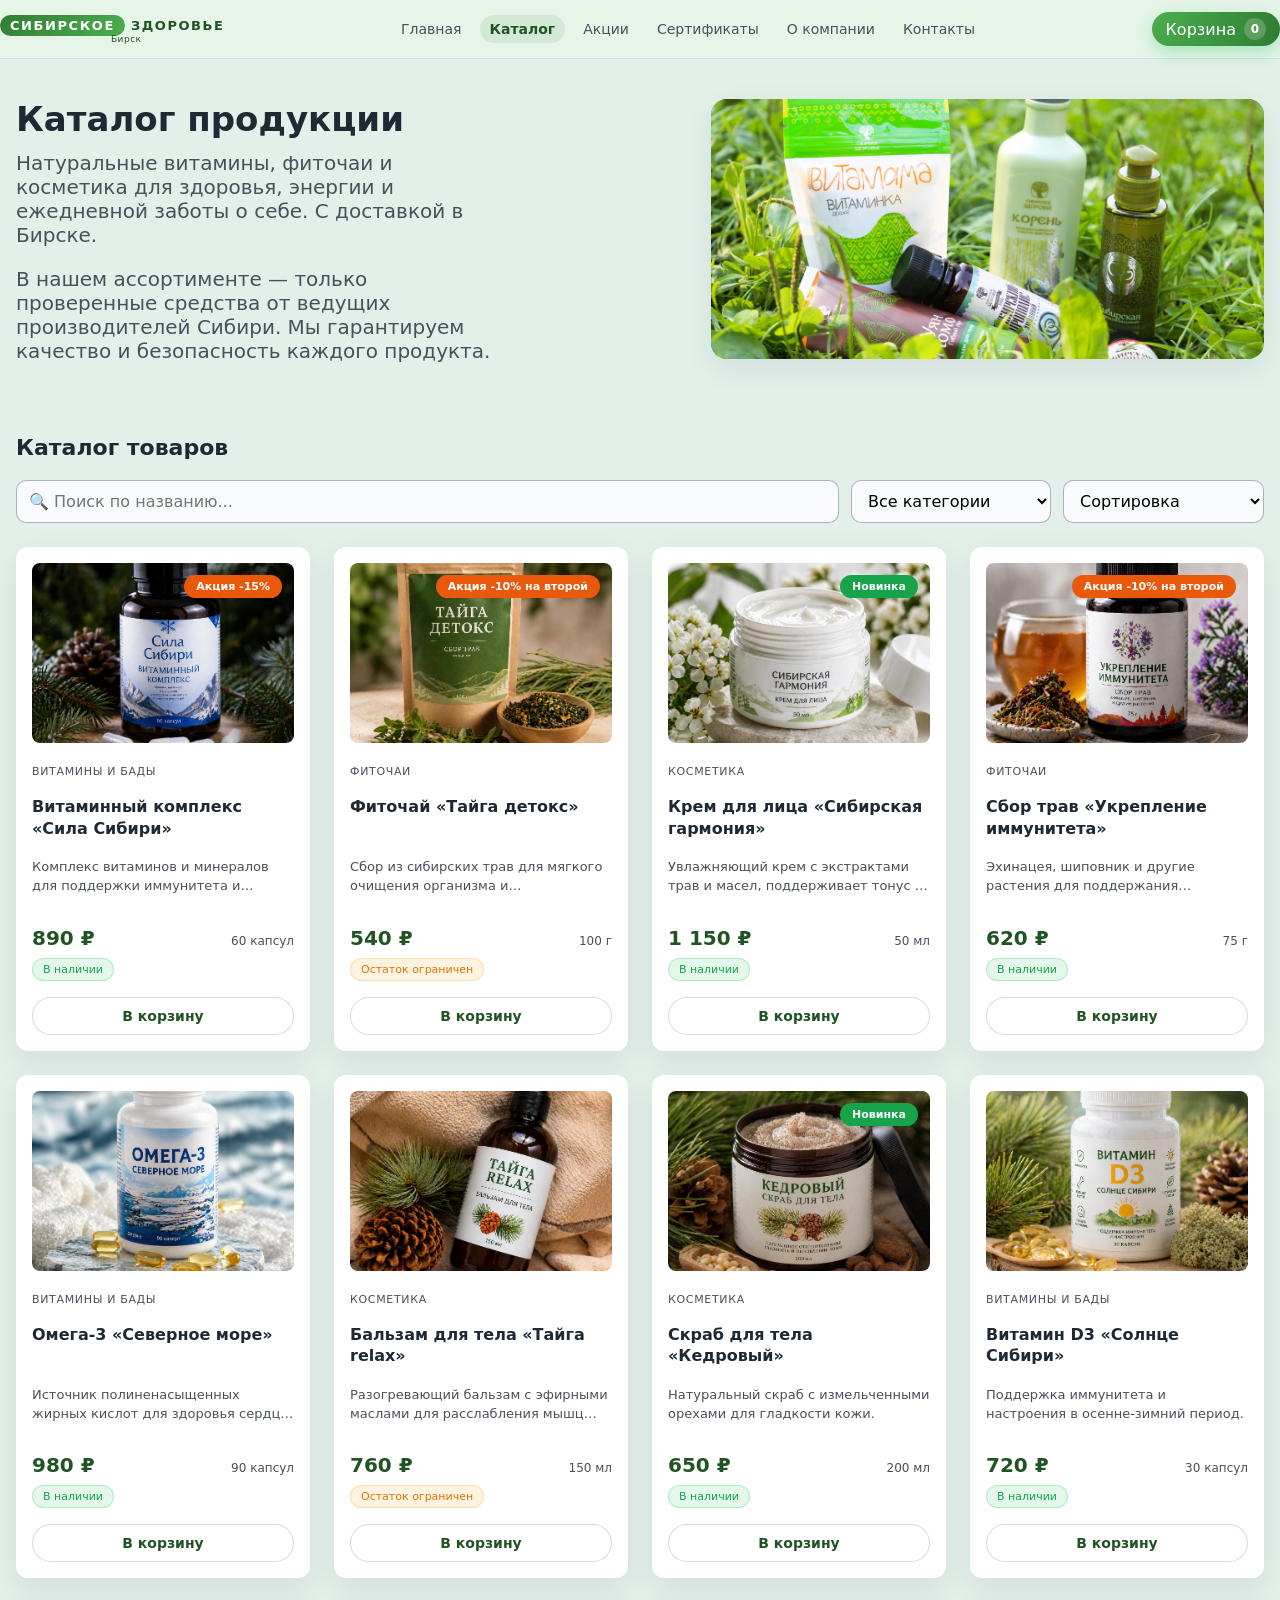
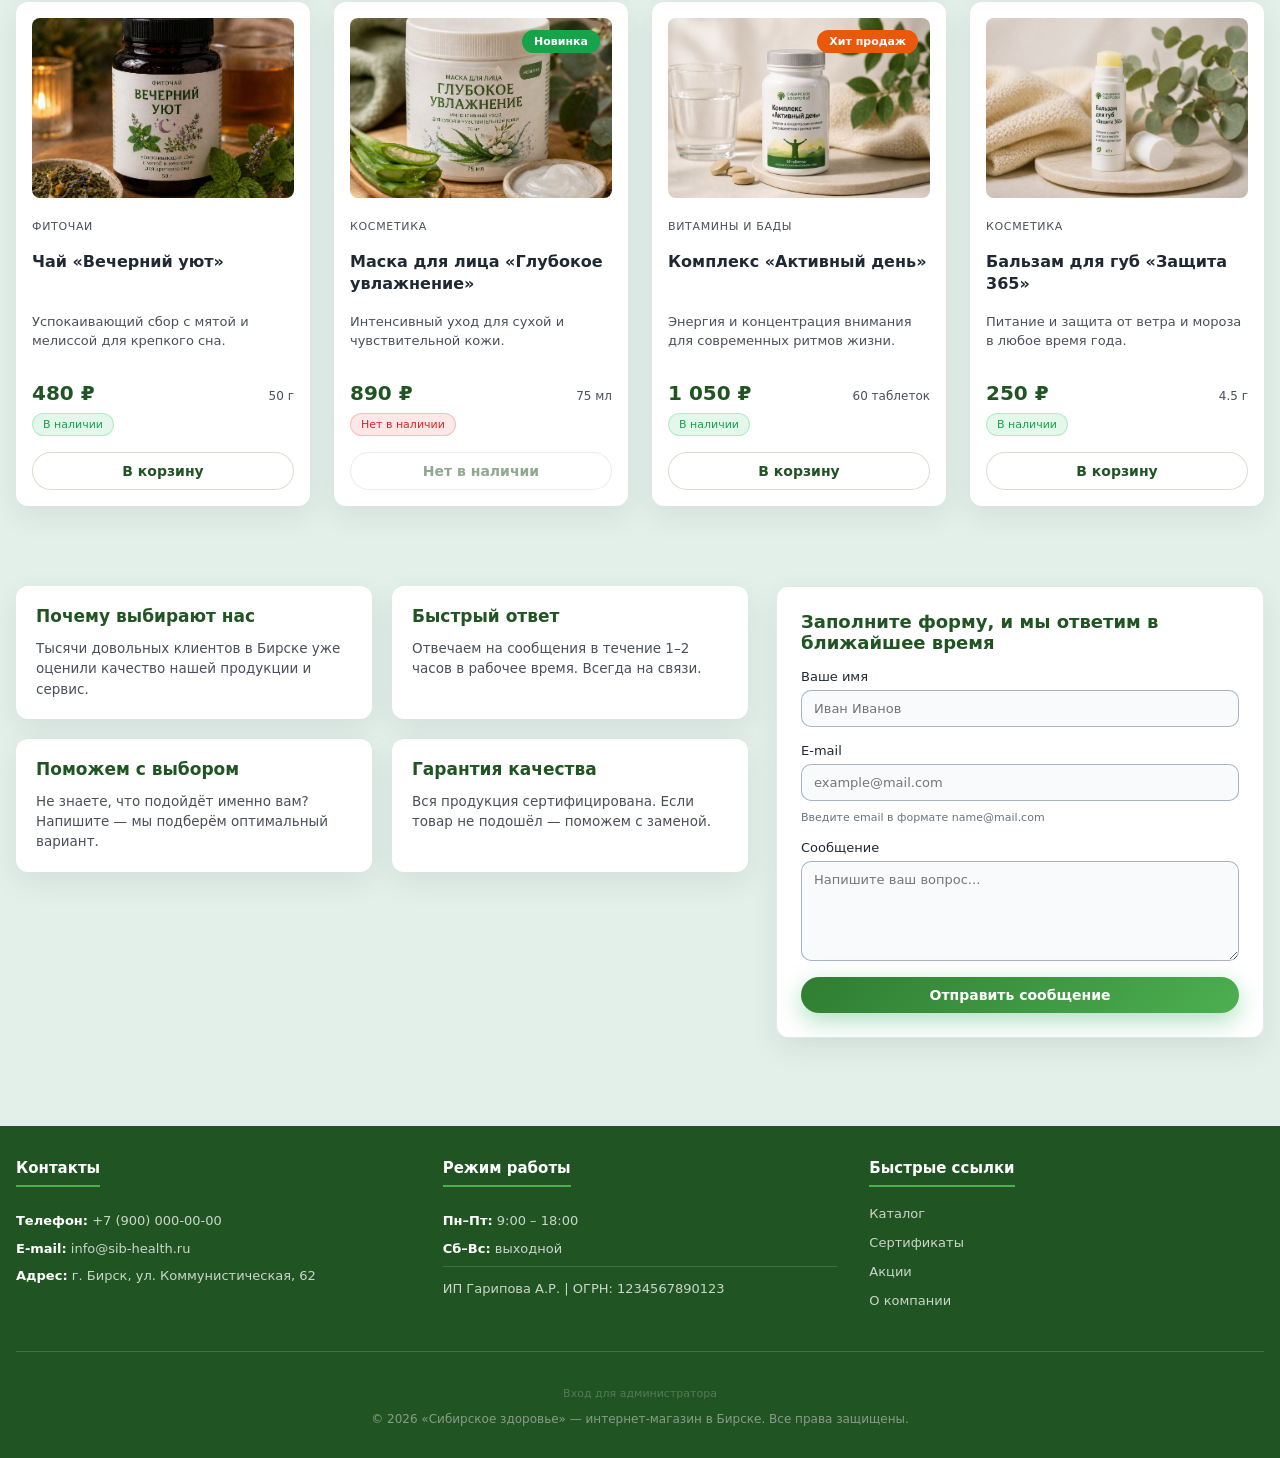
==== commit 51e63b4c: "Update catalog.html" ====
--- a/catalog.html
+++ b/catalog.html
@@ -102,7 +102,7 @@
           </div>
           <div class="feedback__form-wrapper">
             <form class="feedback__form" id="feedbackForm">
-              <h3>Заполните форму, и мы ответим</h3>
+              <h3>Заполните форму, и мы ответим в ближайшее время</h3>
               <label class="form__field">
                 <span>Ваше имя</span>
                 <input type="text" name="name" class="input" placeholder="Иван Иванов" required />
@@ -303,4 +303,4 @@
     });
   </script>
 </body>
-</html>+</html>
